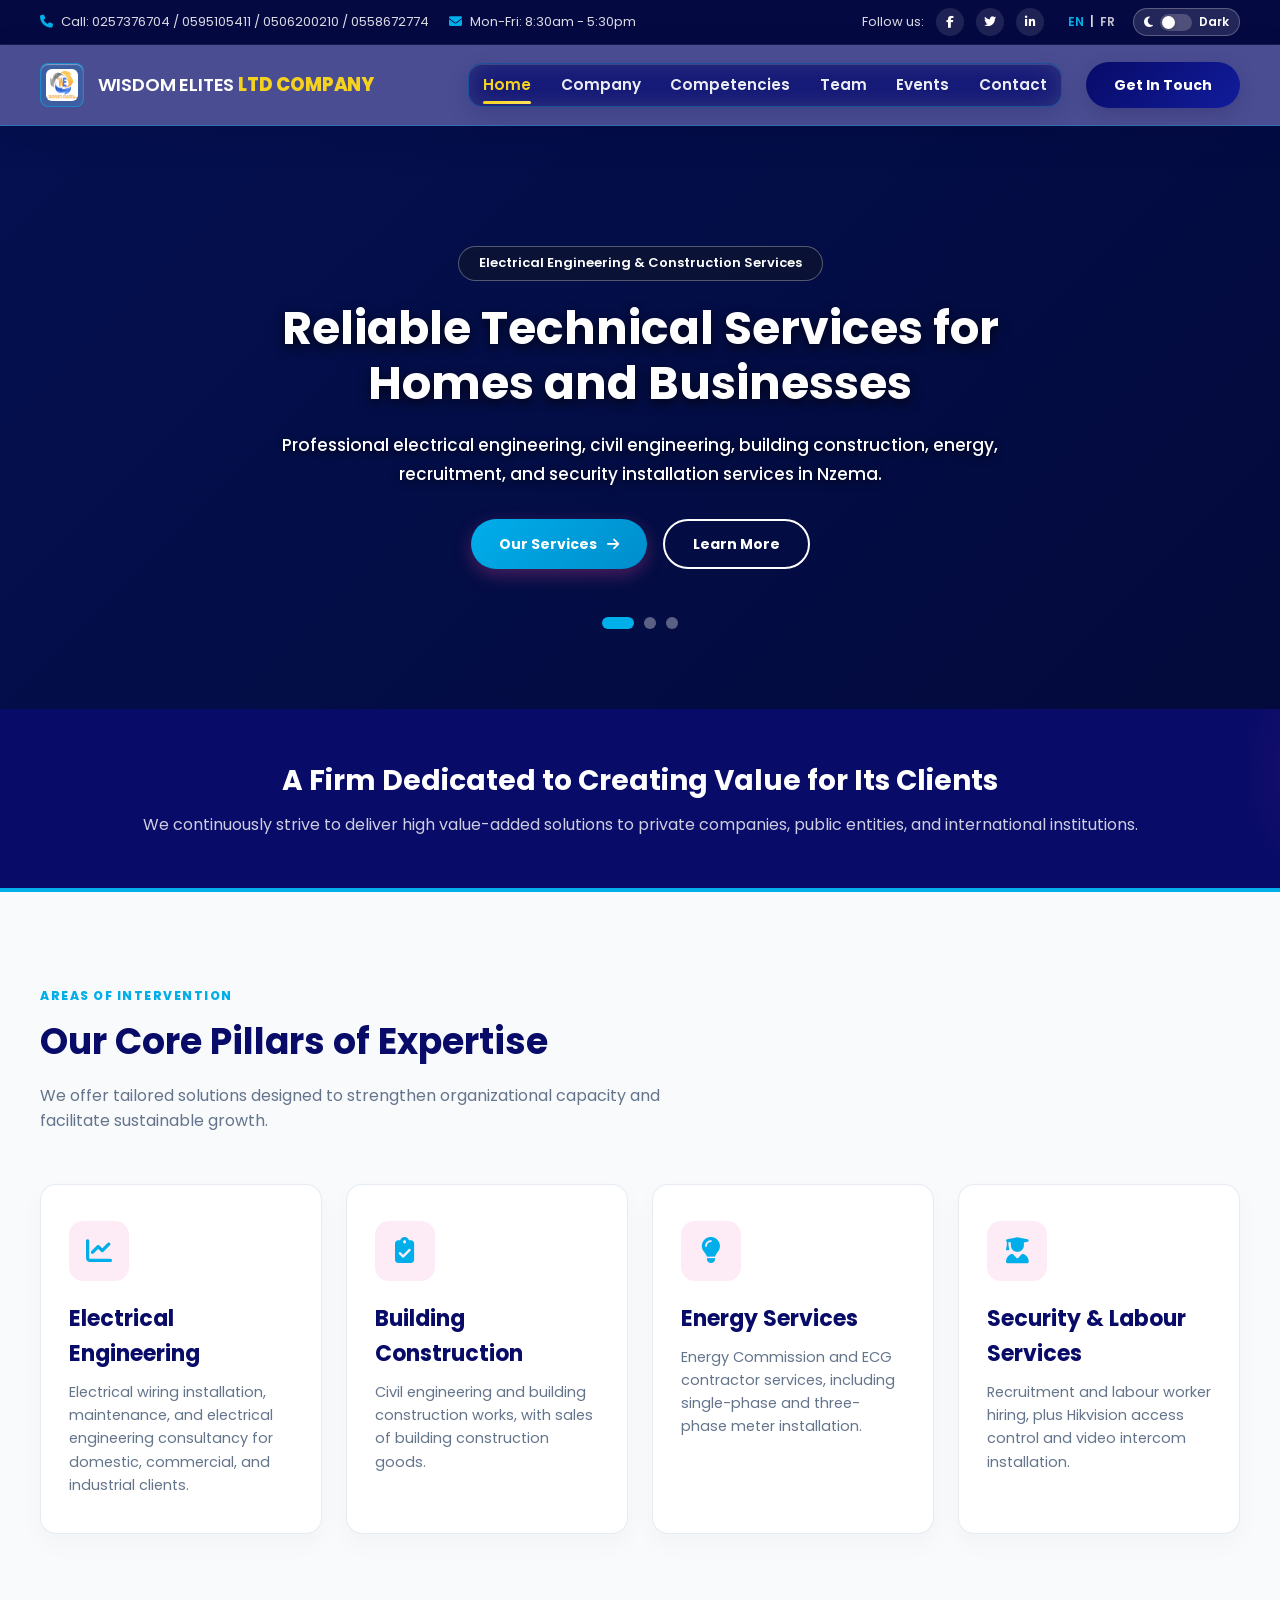
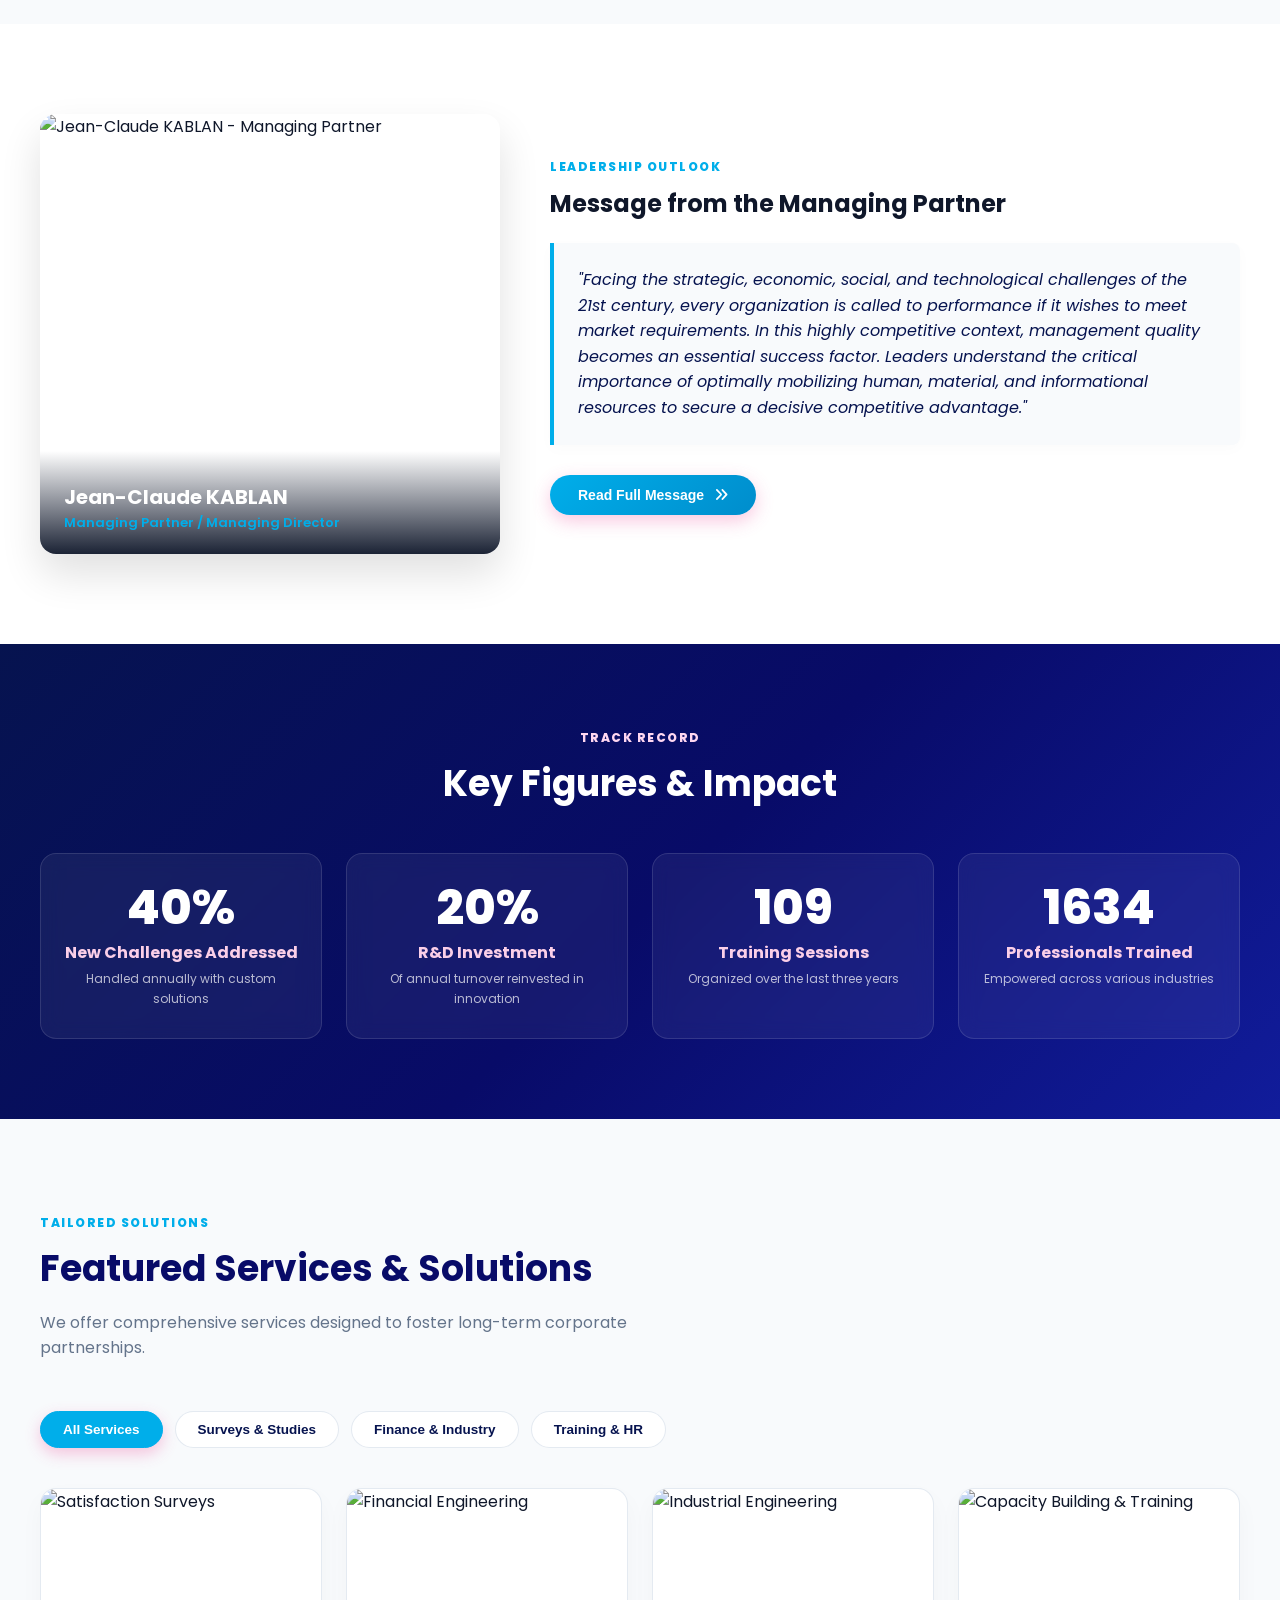
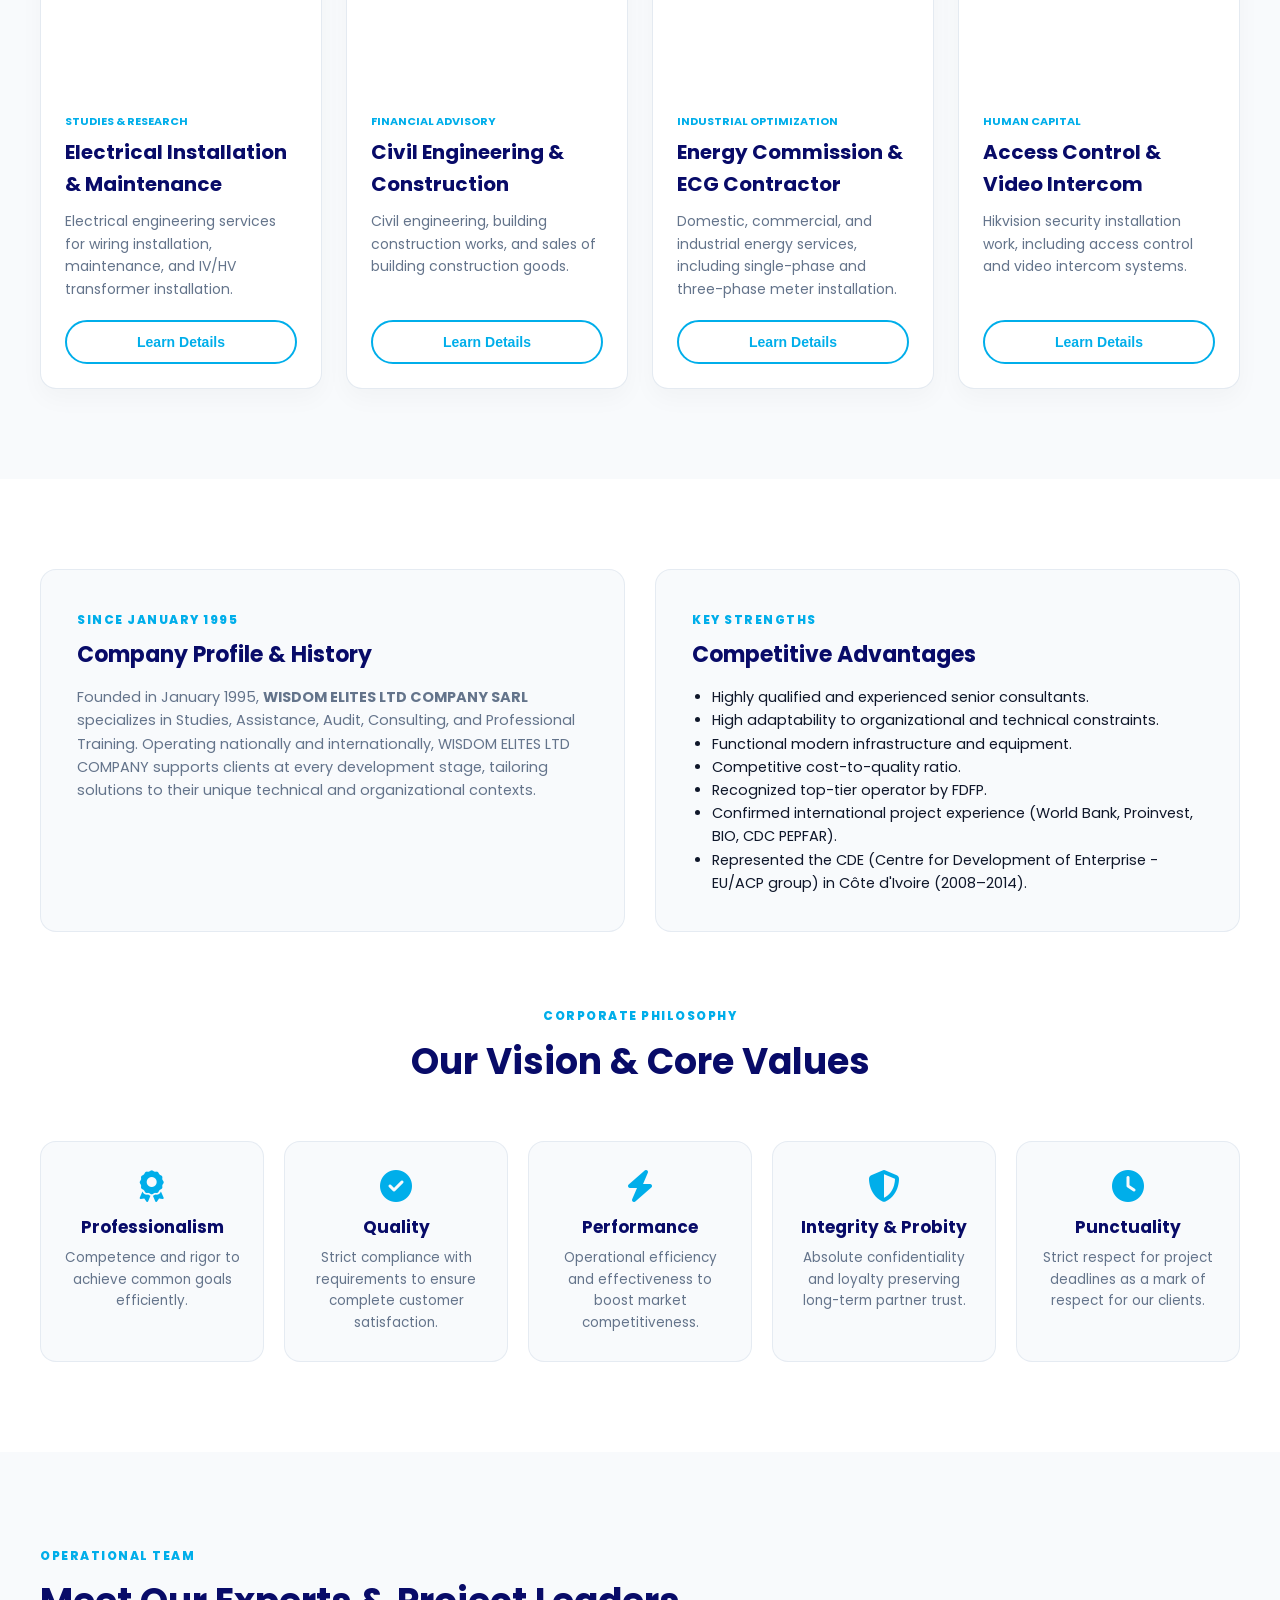
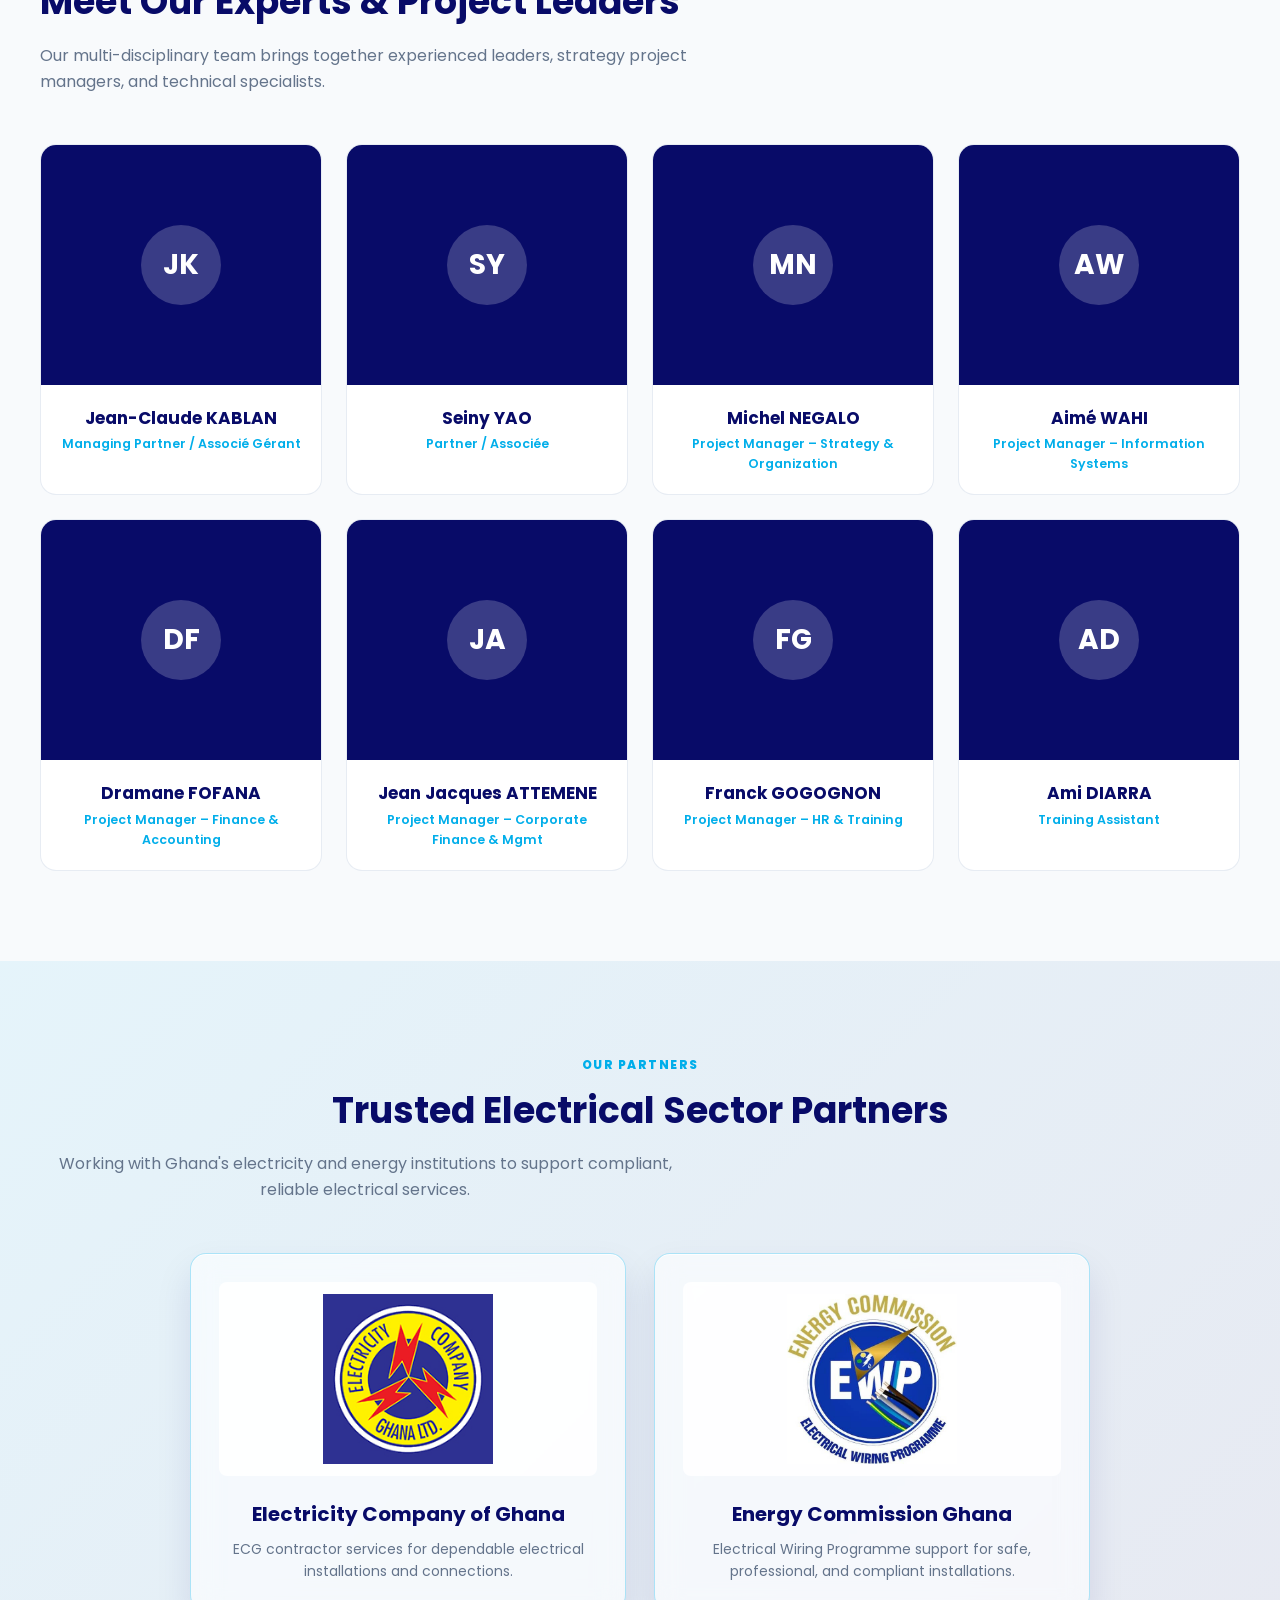
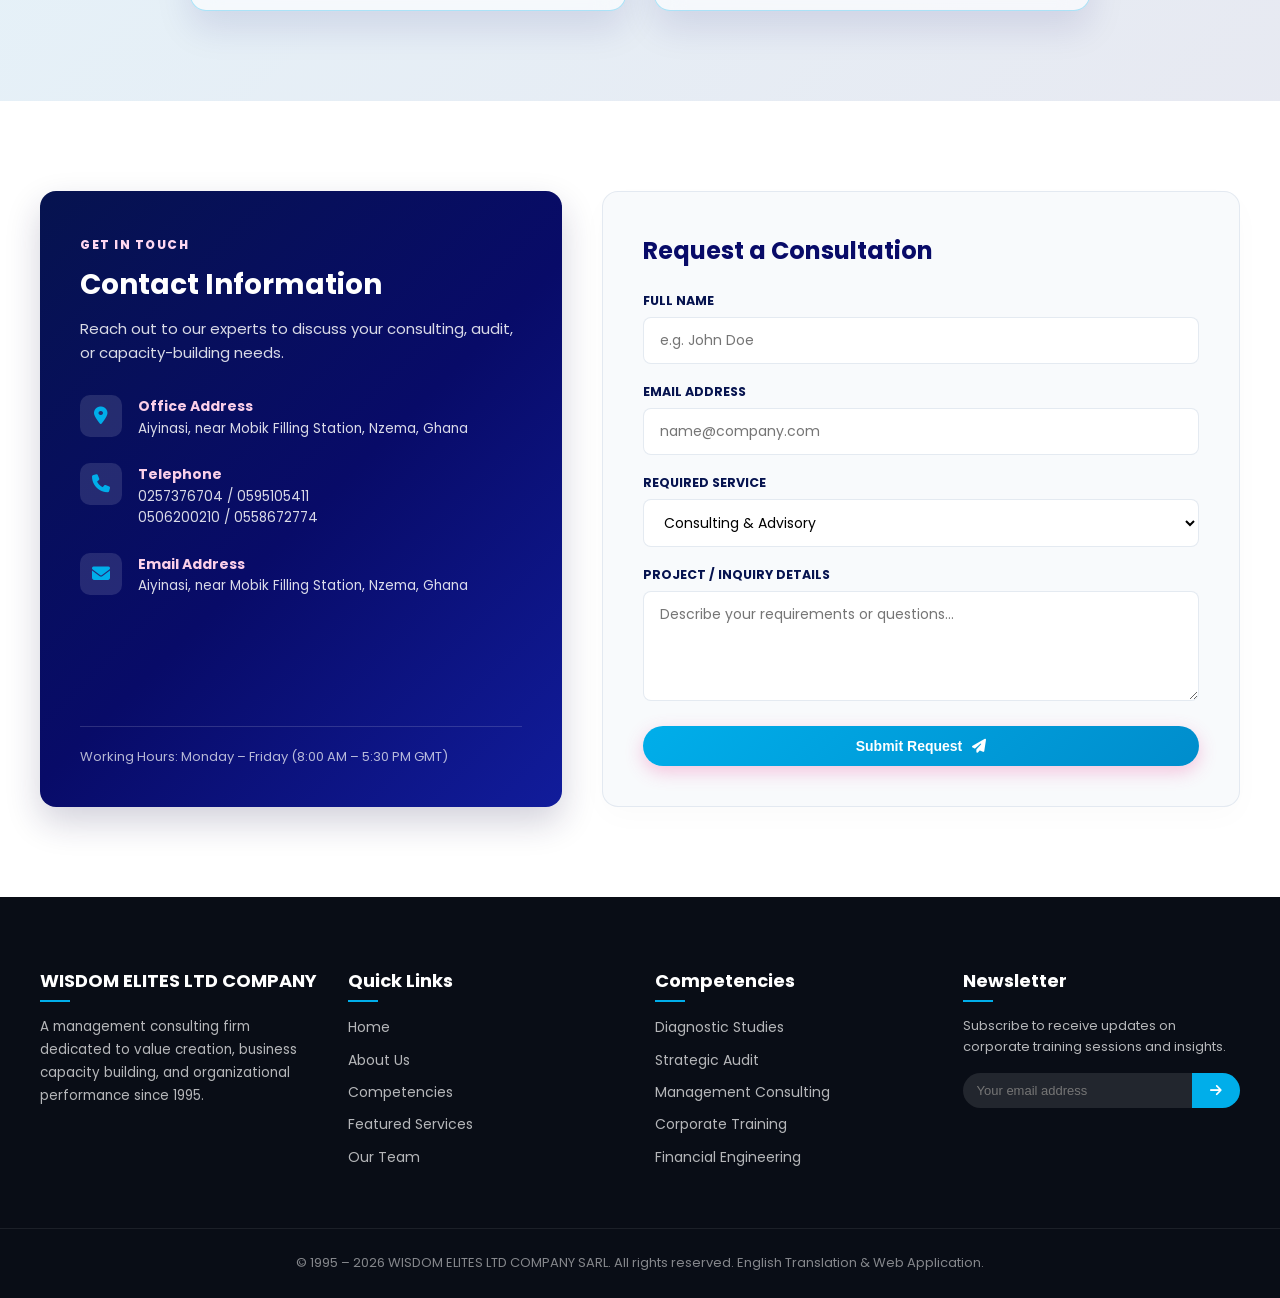
==== index.html @ c377eb65 "Updated website features" ====
﻿<!DOCTYPE html>
<html lang="en">
<head>
  <meta charset="UTF-8">
  <meta name="viewport" content="width=device-width, initial-scale=1.0">
  <title>WISDOM ELITES LTD COMPANY</title>
  <meta name="description" content="WISDOM ELITES LTD COMPANY SARL is a premier consulting, audit, studies, and training firm providing high value-added solutions across West Africa and internationally.">

  <!-- Google Fonts -->
  <link rel="preconnect" href="https://fonts.googleapis.com">
  <link rel="preconnect" href="https://fonts.gstatic.com" crossorigin>
  <link href="https://fonts.googleapis.com/css2?family=Poppins:wght@400;500;600;700;800&family=Rubik:wght@300;400;500;600;700&display=swap" rel="stylesheet">

  <!-- FontAwesome Icons -->
  <link rel="stylesheet" href="https://cdnjs.cloudflare.com/ajax/libs/font-awesome/6.4.0/css/all.min.css">

  <!-- Stylesheet -->
  <link rel="stylesheet" href="styles.css">
  <script>try{if(localStorage.getItem("wisdomTheme")==="light"){document.documentElement.style.background="#f0f4ff";}}catch(e){}</script>
</head>
<body>

  <!-- Top Info Bar -->
  <div class="top-bar">
    <div class="container">
      <div class="top-info">
        <div class="top-info-item">
          <i class="fa-solid fa-phone"></i>
          <span>Call: <a href="tel:+233257376704">0257376704</a> / <a href="tel:+233595105411">0595105411</a> / <a href="tel:+233506200210">0506200210</a> / <a href="tel:+233558672774">0558672774</a></span>
        </div>
        <div class="top-info-item">
          <i class="fa-solid fa-envelope"></i>
          <span>Mon-Fri: 8:30am - 5:30pm</span>
        </div>
      </div>
      <div class="top-social">
        <span>Follow us:</span>
        <a href="#" title="Facebook"><i class="fa-brands fa-facebook-f"></i></a>
        <a href="#" title="Twitter"><i class="fa-brands fa-twitter"></i></a>
        <a href="#" title="LinkedIn"><i class="fa-brands fa-linkedin-in"></i></a>
        <div class="lang-switch" aria-label="Choose website language">
          <button type="button" class="active" data-language="en" aria-pressed="true">EN</button>
          <span aria-hidden="true">|</span>
          <button type="button" data-language="fr" aria-pressed="false">FR</button>
        </div>
        <button class="theme-toggle" id="themeToggle" aria-label="Toggle dark/light mode" title="Toggle Dark / Light Mode">
          <i class="fa-solid fa-moon"></i>
          <span class="toggle-track"><span class="toggle-thumb"></span></span>
          <span class="theme-label">Dark</span>
        </button>
      </div>
    </div>
  </div>

  <!-- Header & Navigation -->
  <header class="header">
    <div class="container navbar">
      <a href="index.html" class="logo" aria-label="WISDOM ELITES LTD COMPANY home">
        <div class="logo-badge">
          <img src="image/Logo.jpeg" alt="WISDOM ELITES LTD COMPANY logo" class="logo-image">
        </div>
        <span class="logo-text">WISDOM ELITES <strong>LTD COMPANY</strong></span>
      </a>

      <nav id="navMenu" class="nav-menu nav visible-lg visible-md visible-sm hidden-xs">
        <div class="menu-header-menu-container">
          <ul id="menu-header-menu" class="menu rt-mega-menu-transition-default">
            <li id="menu-item-10756" class="menu-item menu-item-type-post_type menu-item-object-page menu-item-home current-menu-item page_item page-item-293 current_page_item menu-flyout rt-mega-menu-hover item-10756"><a class="nav-link" href="index.html">Home</a></li>
            <li id="menu-item-10768" class="menu-item menu-item-type-post_type menu-item-object-page menu-item-has-children menu-flyout rt-mega-menu-hover item-10768"><a class="nav-link" href="company.html">Company</a>
              <ul class="rt-sub-menu">
                <li id="menu-item-10769" class="menu-item menu-item-type-post_type menu-item-object-page rt-mega-menu-hover item-10769"><a class="nav-link" href="company.html">Overview</a></li>
                <li id="menu-item-10767" class="menu-item menu-item-type-post_type menu-item-object-page rt-mega-menu-hover item-10767"><a class="nav-link" href="managing-partner.html">Managing Partner Message</a></li>
              </ul>
            </li>
            <li id="menu-item-10770" class="menu-item menu-item-type-post_type menu-item-object-page menu-item-has-children menu-flyout rt-mega-menu-hover item-10770"><a class="nav-link" href="advisory-support.html">Competencies</a>
              <ul class="rt-sub-menu">
                <li id="menu-item-10760" class="menu-item menu-item-type-post_type menu-item-object-page rt-mega-menu-hover item-10760"><a class="nav-link" href="advisory-support.html">Advisory & Support</a></li>
                <li id="menu-item-10763" class="menu-item menu-item-type-post_type menu-item-object-page rt-mega-menu-hover item-10763"><a class="nav-link" href="studies.html">Studies</a></li>
                <li id="menu-item-10764" class="menu-item menu-item-type-post_type menu-item-object-page rt-mega-menu-hover item-10764"><a class="nav-link" href="training.html">Training</a></li>
                <li id="menu-item-10759" class="menu-item menu-item-type-post_type menu-item-object-page rt-mega-menu-hover item-10759"><a class="nav-link" href="audit.html">Audit</a></li>
              </ul>
            </li>
            <li id="menu-item-10762" class="menu-item menu-item-type-post_type menu-item-object-page menu-item-has-children menu-flyout rt-mega-menu-hover item-10762"><a class="nav-link" href="team.html">Team</a>
              <ul class="rt-sub-menu">
                <li id="menu-item-11100" class="menu-item menu-item-type-post_type menu-item-object-page rt-mega-menu-hover item-11100"><a class="nav-link" href="team.html">Our Team</a></li>
                <li id="menu-item-11776" class="menu-item menu-item-type-post_type menu-item-object-page rt-mega-menu-hover item-11776"><a class="nav-link" href="contact.html">Join Our Team</a></li>
                <li id="menu-item-11766" class="menu-item menu-item-type-post_type menu-item-object-awsm_job_openings rt-mega-menu-hover item-11766"><a class="nav-link" href="open-application.html">Open Application</a></li>
              </ul>
            </li>
            <li id="menu-item-11018" class="menu-item menu-item-type-post_type menu-item-object-page menu-flyout rt-mega-menu-hover item-11018"><a class="nav-link" href="events.html">Events</a></li>
            <li id="menu-item-10761" class="menu-item menu-item-type-post_type menu-item-object-page menu-item-has-children menu-flyout rt-mega-menu-hover item-10761"><a class="nav-link" href="contact.html">Contact</a>
              <ul class="rt-sub-menu">
                <li id="menu-item-12257" class="menu-item menu-item-type-post_type menu-item-object-page rt-mega-menu-hover item-12257"><a class="nav-link" href="technical-support.html">Technical Support</a></li>
              </ul>
            </li>
          </ul>
        </div>
      </nav>

      <a href="#contact" class="btn btn-secondary visible-desktop">Get In Touch</a>

      <div class="mobile-toggle" id="mobileToggle">
        <i class="fa-solid fa-bars"></i>
      </div>
    </div>
  </header>

 <!-- Hero Section -->
<section class="hero" id="home">
  <div class="hero-bg-overlay"></div>
  <div class="container hero-slider">

    <!-- Slide 1 -->
    <div class="hero-slide active">
      <div class="hero-slide-bg">
        <img src="https://images.unsplash.com/photo-1486406146926-c627a92ad1ab?auto=format&fit=crop&w=1920&q=80" alt="Consulting Slide 1">
      </div>
      <div class="hero-content">
        <span class="hero-subtitle">Electrical Engineering & Construction Services</span>
        <h1 class="hero-title">Reliable Technical Services for Homes and Businesses</h1>
        <p class="hero-description">Professional electrical engineering, civil engineering, building construction, energy, recruitment, and security installation services in Nzema.</p>
        <div class="hero-btns">
          <a href="#services" class="btn">Our Services <i class="fa-solid fa-arrow-right"></i></a>
          <a href="#about" class="btn btn-outline" style="border-color:#fff; color:#fff;">Learn More</a>
        </div>
      </div>
    </div>

    <!-- Slide 2 -->
    <div class="hero-slide">
      <div class="hero-slide-bg">
        <img src="https://images.unsplash.com/photo-1522071820081-009f0129c71c?auto=format&fit=crop&w=1920&q=80" alt="Consulting Slide 2">
      </div>
      <div class="hero-content">
        <span class="hero-subtitle">Value Creation Partner</span>
        <h1 class="hero-title">Empowering Businesses & Organizations</h1>
        <p class="hero-description">We provide strategic decision data, capacity building, and financial engineering designed for long-term growth and success.</p>
        <div class="hero-btns">
          <a href="#competencies" class="btn">Core Competencies <i class="fa-solid fa-arrow-right"></i></a>
          <a href="#partner-word" class="btn btn-secondary">Managing Partner Message</a>
        </div>
      </div>
    </div>

    <!-- Slide 3 -->
    <div class="hero-slide">
      <div class="hero-slide-bg">
        <img src="https://images.unsplash.com/photo-1454165804606-c3d57bc86b40?auto=format&fit=crop&w=1920&q=80" alt="Consulting Slide 3">
      </div>
      <div class="hero-content">
        <span class="hero-subtitle">Proven National & International Track Record</span>
        <h1 class="hero-title">Trusted Institutional & Corporate Partner</h1>
        <p class="hero-description">Approved by FDFP and chosen by major global institutions including World Bank, Proinvest, BIO, and CDC PEPFAR.</p>
        <div class="hero-btns">
          <a href="#contact" class="btn">Consult With Us <i class="fa-solid fa-arrow-right"></i></a>
          <a href="#about" class="btn btn-outline" style="border-color:#fff; color:#fff;">Company Profile</a>
        </div>
      </div>
    </div>

    <!-- Dots -->
    <div class="hero-dots">
      <div class="dot active"></div>
      <div class="dot"></div>
      <div class="dot"></div>
    </div>
  </div>
</section>

  <!-- Value Banner Section -->
  <section class="value-banner text-center">
    <div class="container">
      <h2>A Firm Dedicated to Creating Value for Its Clients</h2>
      <p>We continuously strive to deliver high value-added solutions to private companies, public entities, and international institutions.</p>
    </div>
  </section>

  <!-- Core Pillars / Competencies -->
  <section class="pillars" id="competencies">
    <div class="container">
      <div class="section-title-wrap">
        <span class="section-tag">Areas of Intervention</span>
        <h2 class="section-title">Our Core Pillars of Expertise</h2>
        <p class="section-desc">We offer tailored solutions designed to strengthen organizational capacity and facilitate sustainable growth.</p>
      </div>

      <div class="pillars-grid">
        <!-- Pillar 1 -->
        <div class="pillar-card">
          <div class="pillar-icon">
            <i class="fa-solid fa-chart-line"></i>
          </div>
          <h3 class="pillar-title">Electrical Engineering</h3>
            <p class="pillar-text">Electrical wiring installation, maintenance, and electrical engineering consultancy for domestic, commercial, and industrial clients.</p>
        </div>

        <!-- Pillar 2 -->
        <div class="pillar-card">
          <div class="pillar-icon">
            <i class="fa-solid fa-clipboard-check"></i>
          </div>
          <h3 class="pillar-title">Building Construction</h3>
            <p class="pillar-text">Civil engineering and building construction works, with sales of building construction goods.</p>
        </div>

        <!-- Pillar 3 -->
        <div class="pillar-card">
          <div class="pillar-icon">
            <i class="fa-solid fa-lightbulb"></i>
          </div>
          <h3 class="pillar-title">Energy Services</h3>
            <p class="pillar-text">Energy Commission and ECG contractor services, including single-phase and three-phase meter installation.</p>
        </div>

        <!-- Pillar 4 -->
        <div class="pillar-card">
          <div class="pillar-icon">
            <i class="fa-solid fa-user-graduate"></i>
          </div>
          <h3 class="pillar-title">Security & Labour Services</h3>
            <p class="pillar-text">Recruitment and labour worker hiring, plus Hikvision access control and video intercom installation.</p>
        </div>
      </div>
    </div>
  </section>

  <!-- Managing Partner Message Section -->
  <section class="partner-section" id="partner-word">
    <div class="container">
      <div class="partner-wrapper">
        <div class="partner-img-box">
          <img src="https://cabinetelites.com/wp-content/uploads/2019/10/kablan-jean-claude-1.jpg" alt="Jean-Claude KABLAN - Managing Partner">
          <div class="partner-badge">
            <h4>Jean-Claude KABLAN</h4>
            <p>Managing Partner / Managing Director</p>
          </div>
        </div>
        <div class="partner-content">
          <span class="section-tag">Leadership Outlook</span>
          <h2>Message from the Managing Partner</h2>
          <blockquote class="partner-quote">
            "Facing the strategic, economic, social, and technological challenges of the 21st century, every organization is called to performance if it wishes to meet market requirements. In this highly competitive context, management quality becomes an essential success factor. Leaders understand the critical importance of optimally mobilizing human, material, and informational resources to secure a decisive competitive advantage."
          </blockquote>
          <button class="btn" onclick="openModal('Managing Partner Message', `<p>Facing the strategic, economic, social, and technological challenges of the 21st century, every organization is called to performance if it wishes to meet market requirements.<br><br>In this highly competitive context, management quality becomes an essential success factor. Leaders understand the critical importance of optimally mobilizing human, material, and informational resources to secure a decisive competitive advantage for their organizations.<br><br>Since January 1995, <strong>WISDOM ELITES LTD COMPANY SARL</strong> has been committed to standing alongside companies, institutions, and development partners to provide tailored consulting, audit, financial engineering, and training solutions that foster sustainable progress.</p>`)">Read Full Message <i class="fa-solid fa-angles-right"></i></button>
        </div>
      </div>
    </div>
  </section>

  <!-- Key Figures Section -->
  <section class="stats-section">
    <div class="container">
      <div class="section-title-wrap text-center" style="margin-bottom: 40px;">
        <span class="section-tag" style="color: #ffd7f1;">Track Record</span>
        <h2 style="color:#fff;" class="section-title">Key Figures & Impact</h2>
      </div>

      <div class="stats-grid">
        <div class="stat-item">
          <div class="stat-number" data-target="40" data-suffix="%">0%</div>
          <div class="stat-title">New Challenges Addressed</div>
          <div class="stat-sub">Handled annually with custom solutions</div>
        </div>
        <div class="stat-item">
          <div class="stat-number" data-target="20" data-suffix="%">0%</div>
          <div class="stat-title">R&D Investment</div>
          <div class="stat-sub">Of annual turnover reinvested in innovation</div>
        </div>
        <div class="stat-item">
          <div class="stat-number" data-target="109">0</div>
          <div class="stat-title">Training Sessions</div>
          <div class="stat-sub">Organized over the last three years</div>
        </div>
        <div class="stat-item">
          <div class="stat-number" data-target="1634">0</div>
          <div class="stat-title">Professionals Trained</div>
          <div class="stat-sub">Empowered across various industries</div>
        </div>
      </div>
    </div>
  </section>

  <!-- Services Gallery Section -->
  <section class="services-section" id="services">
    <div class="container">
      <div class="section-title-wrap">
        <span class="section-tag">Tailored Solutions</span>
        <h2 class="section-title">Featured Services & Solutions</h2>
        <p class="section-desc">We offer comprehensive services designed to foster long-term corporate partnerships.</p>
      </div>

      <!-- Filter Buttons -->
      <div class="filter-tabs">
        <button class="filter-btn active" data-filter="all">All Services</button>
        <button class="filter-btn" data-filter="surveys">Surveys & Studies</button>
        <button class="filter-btn" data-filter="finance">Finance & Industry</button>
        <button class="filter-btn" data-filter="training">Training & HR</button>
      </div>

      <!-- Services Grid -->
      <div class="services-grid">
        <!-- Service 1 -->
        <div class="service-card" data-category="surveys">
          <img src="https://cabinetelites.com/wp-content/uploads/2019/05/Customer-Service.jpg" alt="Satisfaction Surveys" class="service-img">
          <div class="service-body">
            <span class="service-tag">Studies & Research</span>
            <h3 class="service-title">Electrical Installation & Maintenance</h3>
              <p class="service-desc">Electrical engineering services for wiring installation, maintenance, and IV/HV transformer installation.</p>
            <button class="btn btn-outline" onclick="openModal('Customer Satisfaction Surveys', '<p>Our satisfaction survey services help businesses evaluate customer experience across touchpoints, pinpoint operational gaps, and execute data-backed client retention strategies.</p>')">Learn Details</button>
          </div>
        </div>

        <!-- Service 2 -->
        <div class="service-card" data-category="finance">
          <img src="https://cabinetelites.com/wp-content/uploads/2019/05/Finance.jpg" alt="Financial Engineering" class="service-img">
          <div class="service-body">
            <span class="service-tag">Financial Advisory</span>
            <h3 class="service-title">Civil Engineering & Construction</h3>
              <p class="service-desc">Civil engineering, building construction works, and sales of building construction goods.</p>
            <button class="btn btn-outline" onclick="openModal('Financial Engineering', '<p>We support growth-stage companies and institutions in structuring financing proposals, assessing ROI, negotiating debt or equity instruments, and securing financial backing from international bodies.</p>')">Learn Details</button>
          </div>
        </div>

        <!-- Service 3 -->
        <div class="service-card" data-category="finance">
          <img src="https://cabinetelites.com/wp-content/uploads/2019/05/industry.jpg" alt="Industrial Engineering" class="service-img">
          <div class="service-body">
            <span class="service-tag">Industrial Optimization</span>
            <h3 class="service-title">Energy Commission & ECG Contractor</h3>
              <p class="service-desc">Domestic, commercial, and industrial energy services, including single-phase and three-phase meter installation.</p>
            <button class="btn btn-outline" onclick="openModal('Industrial Engineering', '<p>Our industrial engineering experts evaluate technical production lines, supply chain logistics, equipment utility, and quality control systems to minimize waste and boost yields.</p>')">Learn Details</button>
          </div>
        </div>

        <!-- Service 4 -->
        <div class="service-card" data-category="training">
          <img src="https://cabinetelites.com/wp-content/uploads/2019/10/formation-1.jpg" alt="Capacity Building & Training" class="service-img">
          <div class="service-body">
            <span class="service-tag">Human Capital</span>
            <h3 class="service-title">Access Control & Video Intercom</h3>
              <p class="service-desc">Hikvision security installation work, including access control and video intercom systems.</p>
            <button class="btn btn-outline" onclick="openModal('Capacity Building & Training', '<p>Recognized by the FDFP (Professional Training Development Fund), we design intra and inter-company training sessions tailored to organizational skill needs.</p>')">Learn Details</button>
          </div>
        </div>
      </div>
    </div>
  </section>

  <!-- About Us & Corporate Project Section -->
  <section class="about-section" id="about">
    <div class="container">
      <div class="about-grid">
        <div class="about-box">
          <span class="section-tag">Since January 1995</span>
          <h3>Company Profile & History</h3>
          <p>Founded in January 1995, <strong>WISDOM ELITES LTD COMPANY SARL</strong> specializes in Studies, Assistance, Audit, Consulting, and Professional Training. Operating nationally and internationally, WISDOM ELITES LTD COMPANY supports clients at every development stage, tailoring solutions to their unique technical and organizational contexts.</p>
        </div>

        <div class="about-box">
          <span class="section-tag">Key Strengths</span>
          <h3>Competitive Advantages</h3>
          <ul style="padding-left: 20px; list-style-type: disc; margin-top: 10px; font-size: 14.5px; color: var(--text-dark);">
            <li>Highly qualified and experienced senior consultants.</li>
            <li>High adaptability to organizational and technical constraints.</li>
            <li>Functional modern infrastructure and equipment.</li>
            <li>Competitive cost-to-quality ratio.</li>
            <li>Recognized top-tier operator by FDFP.</li>
            <li>Confirmed international project experience (World Bank, Proinvest, BIO, CDC PEPFAR).</li>
            <li>Represented the CDE (Centre for Development of Enterprise - EU/ACP group) in Côte d'Ivoire (2008–2014).</li>
          </ul>
        </div>
      </div>

      <!-- Vision & Values -->
      <div class="section-title-wrap text-center">
        <span class="section-tag">Corporate Philosophy</span>
        <h2 class="section-title">Our Vision & Core Values</h2>
      </div>

      <div class="values-grid">
        <div class="value-item text-center">
          <i class="fa-solid fa-award accent-text" style="font-size:32px; margin-bottom:12px;"></i>
          <h4>Professionalism</h4>
          <p>Competence and rigor to achieve common goals efficiently.</p>
        </div>

        <div class="value-item text-center">
          <i class="fa-solid fa-circle-check accent-text" style="font-size:32px; margin-bottom:12px;"></i>
          <h4>Quality</h4>
          <p>Strict compliance with requirements to ensure complete customer satisfaction.</p>
        </div>

        <div class="value-item text-center">
          <i class="fa-solid fa-bolt accent-text" style="font-size:32px; margin-bottom:12px;"></i>
          <h4>Performance</h4>
          <p>Operational efficiency and effectiveness to boost market competitiveness.</p>
        </div>

        <div class="value-item text-center">
          <i class="fa-solid fa-shield-halved accent-text" style="font-size:32px; margin-bottom:12px;"></i>
          <h4>Integrity & Probity</h4>
          <p>Absolute confidentiality and loyalty preserving long-term partner trust.</p>
        </div>

        <div class="value-item text-center">
          <i class="fa-solid fa-clock accent-text" style="font-size:32px; margin-bottom:12px;"></i>
          <h4>Punctuality</h4>
          <p>Strict respect for project deadlines as a mark of respect for our clients.</p>
        </div>
      </div>
    </div>
  </section>

  <!-- Team Directory Section -->
  <section class="team-section" id="team">
    <div class="container">
      <div class="section-title-wrap">
        <span class="section-tag">Operational Team</span>
        <h2 class="section-title">Meet Our Experts & Project Leaders</h2>
        <p class="section-desc">Our multi-disciplinary team brings together experienced leaders, strategy project managers, and technical specialists.</p>
      </div>

      <div class="team-grid">
        <!-- Jean-Claude KABLAN -->
        <div class="team-card">
          <div class="team-avatar-wrapper">
            <img src="https://cabinetelites.com/wp-content/uploads/2019/09/kablan-jean-claude.jpg" alt="Jean-Claude KABLAN" onerror="this.style.display='none'; this.nextElementSibling.style.display='flex';">
            <div class="team-avatar-fallback" style="display:none;">JK</div>
          </div>
          <div class="team-info">
            <h4 class="team-name">Jean-Claude KABLAN</h4>
            <p class="team-role">Managing Partner / Associé Gérant</p>
          </div>
        </div>

        <!-- Seiny YAO -->
        <div class="team-card">
          <div class="team-avatar-wrapper">
            <img src="https://cabinetelites.com/wp-content/uploads/2019/09/seiny-yao.jpg" alt="Seiny YAO" onerror="this.style.display='none'; this.nextElementSibling.style.display='flex';">
            <div class="team-avatar-fallback" style="display:none;">SY</div>
          </div>
          <div class="team-info">
            <h4 class="team-name">Seiny YAO</h4>
            <p class="team-role">Partner / Associée</p>
          </div>
        </div>

        <!-- Michel NEGALO -->
        <div class="team-card">
          <div class="team-avatar-wrapper">
            <img src="https://cabinetelites.com/wp-content/uploads/2019/09/negalo-michel.jpg" alt="Michel NEGALO" onerror="this.style.display='none'; this.nextElementSibling.style.display='flex';">
            <div class="team-avatar-fallback" style="display:none;">MN</div>
          </div>
          <div class="team-info">
            <h4 class="team-name">Michel NEGALO</h4>
            <p class="team-role">Project Manager – Strategy & Organization</p>
          </div>
        </div>

        <!-- Aimé WAHI -->
        <div class="team-card">
          <div class="team-avatar-wrapper">
            <img src="https://cabinetelites.com/wp-content/uploads/2019/09/wahi-aime.jpg" alt="Aimé WAHI" onerror="this.style.display='none'; this.nextElementSibling.style.display='flex';">
            <div class="team-avatar-fallback" style="display:none;">AW</div>
          </div>
          <div class="team-info">
            <h4 class="team-name">Aimé WAHI</h4>
            <p class="team-role">Project Manager – Information Systems</p>
          </div>
        </div>

        <!-- Dramane FOFANA -->
        <div class="team-card">
          <div class="team-avatar-wrapper">
            <img src="https://cabinetelites.com/wp-content/uploads/2019/09/fofana-dramane.jpg" alt="Dramane FOFANA" onerror="this.style.display='none'; this.nextElementSibling.style.display='flex';">
            <div class="team-avatar-fallback" style="display:none;">DF</div>
          </div>
          <div class="team-info">
            <h4 class="team-name">Dramane FOFANA</h4>
            <p class="team-role">Project Manager – Finance & Accounting</p>
          </div>
        </div>

        <!-- Jean Jacques ATTEMENE -->
        <div class="team-card">
          <div class="team-avatar-wrapper">
            <img src="https://cabinetelites.com/wp-content/uploads/2019/09/zattri-jean-jacques.jpg" alt="Jean Jacques ATTEMENE" onerror="this.style.display='none'; this.nextElementSibling.style.display='flex';">
            <div class="team-avatar-fallback" style="display:none;">JA</div>
          </div>
          <div class="team-info">
            <h4 class="team-name">Jean Jacques ATTEMENE</h4>
            <p class="team-role">Project Manager – Corporate Finance & Mgmt</p>
          </div>
        </div>

        <!-- Franck GOGOGNON -->
        <div class="team-card">
          <div class="team-avatar-wrapper">
            <img src="https://cabinetelites.com/wp-content/uploads/2020/11/gogognon-franck-noir.jpg" alt="Franck GOGOGNON" onerror="this.style.display='none'; this.nextElementSibling.style.display='flex';">
            <div class="team-avatar-fallback" style="display:none;">FG</div>
          </div>
          <div class="team-info">
            <h4 class="team-name">Franck GOGOGNON</h4>
            <p class="team-role">Project Manager – HR & Training</p>
          </div>
        </div>

        <!-- Ami DIARRA -->
        <div class="team-card">
          <div class="team-avatar-wrapper">
            <img src="https://cabinetelites.com/wp-content/uploads/2019/09/diarra-ami.jpg" alt="Ami DIARRA" onerror="this.style.display='none'; this.nextElementSibling.style.display='flex';">
            <div class="team-avatar-fallback" style="display:none;">AD</div>
          </div>
          <div class="team-info">
            <h4 class="team-name">Ami DIARRA</h4>
            <p class="team-role">Training Assistant</p>
          </div>
        </div>
      </div>
    </div>
  </section>

  <!-- Partners Section -->
  <section class="partners-section" id="partners">
    <div class="container">
      <div class="section-title-wrap text-center">
        <span class="section-tag">Our Partners</span>
        <h2 class="section-title">Trusted Electrical Sector Partners</h2>
        <p class="section-desc">Working with Ghana's electricity and energy institutions to support compliant, reliable electrical services.</p>
      </div>

      <div class="partners-grid">
        <div class="partner-logo-card">
          <div class="partner-logo-frame">
            <img src="image/ECG.png" alt="Electricity Company of Ghana logo">
          </div>
          <h3>Electricity Company of Ghana</h3>
          <p>ECG contractor services for dependable electrical installations and connections.</p>
        </div>

        <div class="partner-logo-card">
          <div class="partner-logo-frame">
            <img src="image/ECOMMISSION.jpeg" alt="Energy Commission Ghana Electrical Wiring Programme logo">
          </div>
          <h3>Energy Commission Ghana</h3>
          <p>Electrical Wiring Programme support for safe, professional, and compliant installations.</p>
        </div>
      </div>
    </div>
  </section>

  <!-- Contact & Request Consultation Section -->
  <section class="contact-section" id="contact">
    <div class="container">
      <div class="contact-wrapper">
        <!-- Info Card -->
        <div class="contact-info-card">
          <div>
            <span class="section-tag" style="color:#ffd7f1;">Get In Touch</span>
            <h3>Contact Information</h3>
            <p style="color:rgba(255,255,255,0.85); font-size:15px;">Reach out to our experts to discuss your consulting, audit, or capacity-building needs.</p>

            <div class="contact-info-list">
              <div class="contact-item">
                <div class="contact-item-icon">
                  <i class="fa-solid fa-location-dot"></i>
                </div>
                <div class="contact-item-text">
                  <h5>Office Address</h5>
                  <p>Aiyinasi, near Mobik Filling Station, Nzema, Ghana</p>
                </div>
              </div>

              <div class="contact-item">
                <div class="contact-item-icon">
                  <i class="fa-solid fa-phone"></i>
                </div>
                <div class="contact-item-text">
                  <h5>Telephone</h5>
                  <p><a href="tel:+233257376704">0257376704</a> / <a href="tel:+233595105411">0595105411</a><br><a href="tel:+233506200210">0506200210</a> / <a href="tel:+233558672774">0558672774</a></p>
                </div>
              </div>

              <div class="contact-item">
                <div class="contact-item-icon">
                  <i class="fa-solid fa-envelope"></i>
                </div>
                <div class="contact-item-text">
                  <h5>Email Address</h5>
                  <p>Aiyinasi, near Mobik Filling Station, Nzema, Ghana</p>
                </div>
              </div>
            </div>
          </div>

          <div style="border-top:1px solid rgba(255,255,255,0.15); padding-top:20px;">
            <p style="font-size:13px; color:rgba(255,255,255,0.7);">Working Hours: Monday – Friday (8:00 AM – 5:30 PM GMT)</p>
          </div>
        </div>

        <!-- Form Card -->
        <div class="contact-form-card">
          <h3>Request a Consultation</h3>
          <form id="contactForm">
            <div class="form-group">
              <label for="fullName">Full Name</label>
              <input type="text" id="fullName" class="form-control" placeholder="e.g. John Doe" required>
            </div>

            <div class="form-group">
              <label for="emailAddr">Email Address</label>
              <input type="email" id="emailAddr" class="form-control" placeholder="name@company.com" required>
            </div>

            <div class="form-group">
              <label for="serviceType">Required Service</label>
              <select id="serviceType" class="form-control">
                <option value="consulting">Consulting & Advisory</option>
                <option value="audit">Organizational Audit</option>
                <option value="studies">Diagnostic Studies & Surveys</option>
                <option value="training">Training & Human Resources</option>
                <option value="engineering">Financial & Industrial Engineering</option>
              </select>
            </div>

            <div class="form-group">
              <label for="msgContent">Project / Inquiry Details</label>
              <textarea id="msgContent" class="form-control" placeholder="Describe your requirements or questions..." required></textarea>
            </div>

            <button type="submit" class="btn" style="width:100%;">Submit Request <i class="fa-solid fa-paper-plane"></i></button>
          </form>
        </div>
      </div>
    </div>
  </section>

  <!-- Footer -->
  <footer class="footer">
    <div class="container">
      <div class="footer-grid">
        <div class="footer-col">
          <h4>WISDOM ELITES LTD COMPANY</h4>
          <p style="font-size:13.5px; line-height:1.7;">A management consulting firm dedicated to value creation, business capacity building, and organizational performance since 1995.</p>
        </div>

        <div class="footer-col">
          <h4>Quick Links</h4>
          <ul class="footer-links">
            <li><a href="index.html">Home</a></li>
            <li><a href="company.html">About Us</a></li>
            <li><a href="advisory-support.html">Competencies</a></li>
            <li><a href="studies.html">Featured Services</a></li>
            <li><a href="team.html">Our Team</a></li>
          </ul>
        </div>

        <div class="footer-col">
          <h4>Competencies</h4>
          <ul class="footer-links">
            <li><a href="studies.html">Diagnostic Studies</a></li>
            <li><a href="audit.html">Strategic Audit</a></li>
            <li><a href="advisory-support.html">Management Consulting</a></li>
            <li><a href="training.html">Corporate Training</a></li>
            <li><a href="advisory-support.html">Financial Engineering</a></li>
          </ul>
        </div>

        <div class="footer-col">
          <h4>Newsletter</h4>
          <p style="font-size:13px;">Subscribe to receive updates on corporate training sessions and insights.</p>
          <form id="newsletterForm" class="newsletter-box">
            <input type="email" placeholder="Your email address" required>
            <button type="submit"><i class="fa-solid fa-arrow-right"></i></button>
          </form>
        </div>
      </div>
    </div>

    <div class="footer-bottom">
      <div class="container">
        <p>© 1995 – 2026 WISDOM ELITES LTD COMPANY SARL. All rights reserved. English Translation & Web Application.</p>
      </div>
    </div>
  </footer>

  <!-- Modal Popup Component -->
  <div class="modal-overlay" id="modalOverlay">
    <div class="modal-card">
      <div class="modal-close" id="modalClose">&times;</div>
      <h3 id="modalTitle" style="color:var(--primary); margin-bottom:15px;">Modal Title</h3>
      <div id="modalBody" style="font-size:15px; line-height:1.7; color:var(--text-dark);">
        Modal content goes here...
      </div>
    </div>
  </div>

  <!-- Toast Notification -->
  <div class="toast" id="toast">Notification Message</div>

  <!-- JavaScript -->
  <script src="script.js"></script>
</body>
</html>
---- styles.css ----
/* ==========================================================================
   WISDOM ELITES LTD COMPANY - Modern Animated Stylesheet (styles.css)
   ========================================================================== */

/* --------------------------------------------------------------------------
   1. Root Variables & Reset
   -------------------------------------------------------------------------- */
:root {
  --primary: #080b68;       /* Flyer navy */
  --primary-light: #111c9b; /* Flyer royal blue */
  --secondary: #06134f;     /* Deep flyer blue */
  --accent-pink: #00aeea;   /* Flyer cyan */
  --accent-magenta: #008dcc;/* Flyer bright blue */
  --accent-purple: #111c9b; /* Flyer royal blue compatibility */
  --accent-yellow: #f5d21f; /* Flyer yellow */
  --accent-gold: #ffe45c;
  --white: #ffffff;
  --font-main: 'Poppins', 'Rubik', sans-serif;
  
  --bg-gradient: linear-gradient(135deg, #06134f 0%, #080b68 52%, #111c9b 100%);
  --bg-light: #f8fafc;
  --bg-white: #ffffff;
  
  --text-dark: #0f172a;
  --text-muted: #64748b;
  --text-light: #f8fafc;

  --radius-sm: 8px;
  --radius-md: 16px;
  --radius-full: 9999px;
  
  --transition: all 0.35s cubic-bezier(0.16, 1, 0.3, 1);
}

/* --------------------------------------------------------------------------
   Light Mode Overrides
   -------------------------------------------------------------------------- */
body.light-mode {
  --bg-light: #f0f4ff;
  --bg-white: #ffffff;
  --text-dark: #0f172a;
  --text-muted: #475569;
  --text-light: #0f172a;
  background-color: #f0f4ff;
  color: #0f172a;
}

body.light-mode .top-bar {
  background: #dde5ff;
  color: #0f172a;
  border-bottom-color: rgba(8, 11, 104, 0.15);
}

body.light-mode .top-bar a { color: #080b68; }
body.light-mode .top-info-item i { color: var(--primary); }

body.light-mode .top-social a {
  background: rgba(8, 11, 104, 0.1);
  color: #080b68;
}
body.light-mode .top-social a:hover {
  background: var(--primary);
  color: #fff;
}

body.light-mode .header {
  background: rgba(255, 255, 255, 0.88);
  border-bottom-color: rgba(8, 11, 104, 0.2);
  box-shadow: 0 8px 24px rgba(8, 11, 104, 0.12);
}

body.light-mode .logo-text { color: var(--primary); }
body.light-mode .logo-badge {
  background: rgba(8, 11, 104, 0.1);
  border-color: rgba(8, 11, 104, 0.3);
}

body.light-mode .nav-menu {
  background: rgba(240, 244, 255, 0.9);
  border-color: rgba(8, 11, 104, 0.2);
}

body.light-mode #navMenu a,
body.light-mode .nav-menu .menu a,
body.light-mode .nav-link {
  color: #0f172a;
}

body.light-mode #navMenu a:hover,
body.light-mode #navMenu a.active,
body.light-mode .nav-menu .menu a:hover,
body.light-mode .nav-menu .menu .current-menu-item > a,
body.light-mode .nav-link:hover,
body.light-mode .nav-link.active {
  color: var(--primary);
}

body.light-mode #navMenu .rt-sub-menu,
body.light-mode #nav-menu .rt-sub-menu {
  background: rgba(240, 244, 255, 0.97);
  border-color: rgba(8, 11, 104, 0.2);
}

body.light-mode .rt-sub-menu a { color: #0f172a; }
body.light-mode .rt-sub-menu a:hover {
  color: var(--primary);
  background: rgba(8, 11, 104, 0.08);
}

body.light-mode .mobile-toggle {
  color: var(--primary);
  border-color: rgba(8, 11, 104, 0.3);
  background: rgba(240, 244, 255, 0.7);
}

body.light-mode .section-bg,
body.light-mode section:not(.hero):not(.stats-section):not(.cta-section):not(.partners-section) {
  background-color: #f0f4ff;
}

body.light-mode .card,
body.light-mode .service-card,
body.light-mode .team-card,
body.light-mode .event-card,
body.light-mode .contact-card,
body.light-mode .about-card,
body.light-mode .value-card,
body.light-mode .advantage-card,
body.light-mode .audit-card,
body.light-mode .partner-logo-card {
  background: #ffffff;
  border-color: rgba(8, 11, 104, 0.1);
  color: #0f172a;
}

body.light-mode .section-label { color: var(--primary); }
body.light-mode .section-title { color: #0f172a; }
body.light-mode .text-muted,
body.light-mode p { color: #475569; }

body.light-mode .footer {
  background: #0a0f5e;
  color: rgba(255, 255, 255, 0.85);
}

/* --------------------------------------------------------------------------
   Theme Toggle Button
   -------------------------------------------------------------------------- */
.theme-toggle {
  display: flex;
  align-items: center;
  gap: 7px;
  background: rgba(255, 255, 255, 0.12);
  border: 1px solid rgba(255, 255, 255, 0.25);
  border-radius: 30px;
  padding: 4px 10px;
  cursor: pointer;
  color: #fff;
  font-size: 12px;
  font-weight: 600;
  font-family: var(--font-main);
  transition: var(--transition);
  white-space: nowrap;
  margin-left: 4px;
}

.theme-toggle:hover {
  background: rgba(255, 255, 255, 0.22);
  transform: translateY(-2px);
}

.theme-toggle .toggle-track {
  width: 32px;
  height: 17px;
  background: rgba(255, 255, 255, 0.2);
  border-radius: 30px;
  position: relative;
  transition: background 0.3s ease;
  flex-shrink: 0;
}

.theme-toggle .toggle-thumb {
  width: 13px;
  height: 13px;
  background: #fff;
  border-radius: 50%;
  position: absolute;
  top: 2px;
  left: 2px;
  transition: left 0.3s ease;
  box-shadow: 0 1px 4px rgba(0,0,0,0.25);
}

.theme-toggle.is-light .toggle-track {
  background: var(--accent-yellow);
}

.theme-toggle.is-light .toggle-thumb {
  left: 17px;
}

body.light-mode .theme-toggle {
  background: rgba(8, 11, 104, 0.1);
  border-color: rgba(8, 11, 104, 0.25);
  color: #0f172a;
}

body.light-mode .theme-toggle .toggle-thumb {
  background: #080b68;
}

/* --------------------------------------------------------------------------
   Active Nav Link Highlight (current page)
   -------------------------------------------------------------------------- */
.nav-link.page-active {
  color: var(--accent-yellow) !important;
}

.nav-link.page-active::after {
  width: 100% !important;
}

body.light-mode .nav-link.page-active {
  color: var(--primary) !important;
}

* {
  margin: 0;
  padding: 0;
  box-sizing: border-box;
}

html {
  scroll-behavior: smooth;
  font-family: 'Poppins', 'Rubik', sans-serif;
  color: var(--text-dark);
  background-color: var(--bg-light);
}

body {
  line-height: 1.6;
  overflow-x: hidden;
}

a {
  text-decoration: none;
  color: inherit;
  transition: var(--transition);
}

ul {
  list-style: none;
}

img {
  max-width: 100%;
  height: auto;
  display: block;
}

.container {
  width: 100%;
  max-width: 1240px;
  margin: 0 auto;
  padding: 0 20px;
}

.text-center { text-align: center; }
.accent-text { color: var(--accent-pink); }

/* --------------------------------------------------------------------------
   2. Keyframe Animations
   -------------------------------------------------------------------------- */
@keyframes fadeIn {
  from { opacity: 0; transform: translateY(12px); }
  to { opacity: 1; transform: translateY(0); }
}

@keyframes slideInUp {
  from { opacity: 0; transform: translateY(30px); }
  to { opacity: 1; transform: translateY(0); }
}

@keyframes floatAnim {
  0% { transform: translateY(0px); }
  50% { transform: translateY(-8px); }
  100% { transform: translateY(0px); }
}

@keyframes pulseGlow {
  0% { box-shadow: 0 0 0 0 rgba(236, 72, 153, 0.4); }
  70% { box-shadow: 0 0 0 15px rgba(236, 72, 153, 0); }
  100% { box-shadow: 0 0 0 0 rgba(236, 72, 153, 0); }
}

@keyframes gradientShift {
  0% { background-position: 0% 50%; }
  50% { background-position: 100% 50%; }
  100% { background-position: 0% 50%; }
}

/* --------------------------------------------------------------------------
   3. Top Info Bar
   -------------------------------------------------------------------------- */
.top-bar {
  background: #050942;
  color: rgba(255, 255, 255, 0.85);
  font-size: 13px;
  padding: 8px 0;
  border-bottom: 1px solid rgba(255, 255, 255, 0.08);
}

.top-bar .container {
  display: flex;
  justify-content: space-between;
  align-items: center;
  flex-wrap: wrap;
  gap: 12px;
}

.top-info {
  display: flex;
  align-items: center;
  gap: 20px;
}

.top-info-item {
  display: flex;
  align-items: center;
  gap: 8px;
}

.top-info-item i { 
  color: var(--accent-pink); 
  transition: transform 0.3s ease;
}

.top-info-item:hover i {
  transform: scale(1.2);
}

.top-social {
  display: flex;
  align-items: center;
  gap: 12px;
}

.top-social a {
  width: 28px;
  height: 28px;
  border-radius: 50%;
  background: rgba(255, 255, 255, 0.1);
  display: flex;
  align-items: center;
  justify-content: center;
  font-size: 12px;
  color: #fff;
  transition: var(--transition);
}

.top-social a:hover {
  background: var(--accent-pink);
  transform: translateY(-3px) rotate(8deg);
  box-shadow: 0 4px 12px rgba(236, 72, 153, 0.4);
}

.lang-switch {
  margin-left: 10px;
  font-weight: 600;
  font-size: 12px;
  display: flex;
  align-items: center;
  gap: 4px;
  color: rgba(255, 255, 255, 0.85);
}

.lang-switch span {
  cursor: pointer;
  transition: var(--transition);
}

.lang-switch button {
  background: none;
  border: none;
  cursor: pointer;
  font-weight: 600;
  font-size: 12px;
  font-family: var(--font-main);
  color: rgba(255, 255, 255, 0.75);
  padding: 0 2px;
  transition: var(--transition);
}

.lang-switch span.active,
.lang-switch span:hover,
.lang-switch button.active,
.lang-switch button:hover {
  color: var(--accent-pink);
}

body.light-mode .lang-switch { color: #0f172a; }
body.light-mode .lang-switch button { color: #475569; }
body.light-mode .lang-switch button.active,
body.light-mode .lang-switch button:hover { color: var(--primary); }
body.light-mode .lang-switch span { color: #475569; }

/* --------------------------------------------------------------------------
   4. Header & Navigation
   -------------------------------------------------------------------------- */
.header {
  position: sticky;
  top: 0;
  z-index: 1000;
  background: rgba(8, 11, 104, 0.72);
  border-bottom: 1px solid rgba(0, 174, 234, 0.35);
  box-shadow: 0 12px 30px rgba(5, 9, 66, 0.28);
  -webkit-backdrop-filter: blur(18px) saturate(140%);
  backdrop-filter: blur(18px) saturate(140%);
  transition: var(--transition);
}

.navbar {
  display: flex;
  justify-content: space-between;
  align-items: center;
  gap: 24px;
  min-height: 80px;
  width: 100%;
}

.logo {
  display: flex;
  align-items: center;
  gap: 0.85rem;
  text-decoration: none;
  min-width: 0;
  line-height: 1;
  flex-shrink: 0;
}

.logo-badge {
  width: 44px;
  height: 44px;
  border-radius: var(--radius-sm);
  background: rgba(0, 174, 234, 0.18);
  border: 1px solid rgba(0, 174, 234, 0.55);
  display: flex;
  align-items: center;
  justify-content: center;
  box-shadow: inset 0 1px 1px rgba(255, 255, 255, 0.4);
  transition: transform 0.3s ease, background 0.3s ease;
}

.logo:hover .logo-badge {
  transform: scale(1.06) rotate(-3deg);
  background: rgba(255, 215, 0, 0.25);
  border-color: var(--accent-yellow);
}

.logo-image {
  width: 32px;
  height: 32px;
  border-radius: 6px;
  object-fit: cover;
  display: block;
}

.logo-text {
  font-family: var(--font-main);
  font-size: 1.15rem;
  color: var(--white);
  font-weight: 600;
  letter-spacing: -0.01em;
  text-transform: none;
  white-space: nowrap;
}

.logo-text strong {
  color: var(--accent-yellow);
  font-weight: 800;
}

.nav-menu {
  display: flex;
  align-items: center;
  justify-content: flex-end;
  margin-left: auto;
  flex: 0 1 auto;
  padding: 8px 14px;
  border: 1px solid rgba(0, 174, 234, 0.3);
  border-radius: 14px;
  background: rgba(5, 9, 66, 0.26);
  box-shadow: inset 0 1px 0 rgba(255, 255, 255, 0.12), 0 8px 22px rgba(5, 9, 66, 0.16);
  -webkit-backdrop-filter: blur(14px) saturate(135%);
  backdrop-filter: blur(14px) saturate(135%);
}

.menu-header-menu-container {
  position: relative;
  width: auto;
}

#navMenu ul,
#nav-menu ul,
.nav-menu .menu {
  display: flex;
  align-items: center;
  gap: 1.85rem;
  list-style: none;
  margin: 0;
  padding: 0;
  flex-wrap: nowrap;
}

#navMenu li,
#nav-menu li,
.nav-menu .menu > li {
  position: relative;
  margin: 0;
}

#navMenu a,
.nav-menu .menu a,
.nav-link {
  color: rgba(255, 255, 255, 0.92);
  font-weight: 600;
  font-size: 0.95rem;
  text-decoration: none;
  position: relative;
  padding: 0.4rem 0;
  transition: color 0.25s ease;
  white-space: nowrap;
}

.nav-link::after,
#navMenu a::after,
.nav-menu .menu a::after {
  content: '';
  position: absolute;
  bottom: -2px;
  left: 0;
  width: 0;
  height: 2.5px;
  background: linear-gradient(90deg, var(--accent-yellow), var(--accent-gold));
  border-radius: 2px;
  transition: width 0.3s cubic-bezier(0.16, 1, 0.3, 1);
}

#navMenu a:hover,
#navMenu a.active,
.nav-menu .menu a:hover,
.nav-menu .menu .current-menu-item > a,
.nav-link:hover,
.nav-link.active {
  color: var(--accent-yellow);
}

#navMenu a:hover::after,
#navMenu a.active::after,
.nav-menu .menu a:hover::after,
.nav-menu .menu .current-menu-item > a::after,
.nav-link:hover::after,
.nav-link.active::after {
  width: 100%;
}

.mobile-nav-header {
  display: none;
}

@media (max-width: 768px) {
  .logo {
    gap: 0.65rem;
  }

  .logo-badge {
    width: 38px;
    height: 38px;
  }

  .logo-image {
    width: 28px;
    height: 28px;
  }

  .logo-text {
    font-size: 0.9rem;
  }
}

.nav-menu .menu-item-has-children > a::after {
  content: '▼';
  font-size: 10px;
  margin-left: 8px;
  display: inline-block;
  transform: translateY(1px);
}

#navMenu .rt-sub-menu,
#nav-menu .rt-sub-menu {
  position: absolute;
  top: 100%;
  left: 0;
  min-width: 220px;
  background: rgba(8, 11, 104, 0.9);
  border-radius: 14px;
  border: 1px solid rgba(0, 174, 234, 0.42);
  box-shadow: 0 18px 40px rgba(5, 9, 66, 0.3);
  -webkit-backdrop-filter: blur(18px) saturate(140%);
  backdrop-filter: blur(18px) saturate(140%);
  padding: 10px 0;
  display: none;
  flex-direction: column;
  gap: 0;
  z-index: 1000;
}

.menu-item-has-children:hover > .rt-sub-menu {
  display: flex;
}

.rt-sub-menu li {
  margin: 0;
}

.rt-sub-menu a {
  display: block;
  padding: 10px 18px;
  color: rgba(255, 255, 255, 0.92);
  white-space: nowrap;
}

.rt-sub-menu a:hover {
  color: var(--accent-yellow);
  background: rgba(0, 174, 234, 0.16);
}

/* Interactive Buttons */
.btn {
  display: inline-flex;
  align-items: center;
  justify-content: center;
  gap: 10px;
  padding: 12px 28px;
  border-radius: var(--radius-full);
  font-weight: 700;
  font-size: 14px;
  border: none;
  cursor: pointer;
  background: linear-gradient(135deg, var(--accent-pink) 0%, var(--accent-magenta) 100%);
  color: #ffffff;
  box-shadow: 0 6px 18px rgba(236, 72, 153, 0.3);
  transition: var(--transition);
  position: relative;
  overflow: hidden;
  flex-shrink: 0;
}

.btn::before {
  content: '';
  position: absolute;
  top: 0;
  left: -100%;
  width: 100%;
  height: 100%;
  background: linear-gradient(90deg, transparent, rgba(255,255,255,0.25), transparent);
  transition: left 0.6s ease;
}

.btn:hover::before {
  left: 100%;
}

.btn:hover {
  transform: translateY(-3px);
  box-shadow: 0 12px 24px rgba(236, 72, 153, 0.45);
}

.btn i {
  transition: transform 0.3s ease;
}

.btn:hover i {
  transform: translateX(4px);
}

.btn-secondary {
  background: linear-gradient(135deg, var(--primary) 0%, var(--primary-light) 100%);
  box-shadow: 0 6px 18px rgba(30, 27, 75, 0.25);
}

.btn-secondary:hover {
  box-shadow: 0 12px 24px rgba(30, 27, 75, 0.4);
}

.btn-outline {
  background: transparent;
  border: 2px solid var(--accent-pink);
  color: var(--accent-pink);
  box-shadow: none;
}

.btn-outline:hover {
  background: var(--accent-pink);
  color: #fff;
}

.mobile-toggle {
  display: none;
  font-size: 22px;
  color: var(--accent-yellow);
  width: 44px;
  height: 44px;
  align-items: center;
  justify-content: center;
  border: 1px solid rgba(0, 174, 234, 0.45);
  border-radius: 12px;
  background: rgba(5, 9, 66, 0.36);
  -webkit-backdrop-filter: blur(14px);
  backdrop-filter: blur(14px);
  cursor: pointer;
  transition: transform 0.3s ease;
}

.mobile-toggle:hover {
  transform: scale(1.1);
}

/* --------------------------------------------------------------------------
   5. Hero Section & Animated Slider (with Blurred Backgrounds)
   -------------------------------------------------------------------------- */
.hero {
  position: relative;
  background: var(--primary);
  color: #fff;
  padding: 120px 0 140px;
  min-height: 560px;
  display: flex;
  align-items: center;
  justify-content: center;
  overflow: hidden; /* Prevents blurred image edges from overflowing */
  text-align: center;
}

/* Global Overlay to darken the blurred image for high contrast */
.hero-bg-overlay {
  position: absolute;
  top: 0;
  left: 0;
  width: 100%;
  height: 100%;
  /* Darker background gradient (65% to 70% opacity) */
  background: linear-gradient(135deg, rgba(0, 20, 60, 0.55) 0%, rgba(0, 10, 30, 0.6) 100%);
  z-index: 2;
  pointer-events: none;
}

.hero-slider {
  position: relative;
  width: 100%;
  z-index: 3; /* Keeps text content crisp and on top */
}

.hero-slide {
  display: none;
  opacity: 0;
  transform: translateY(20px);
  transition: opacity 0.8s ease-in-out, transform 0.8s ease-in-out;
}

.hero-slide.active {
  display: block;
  opacity: 1;
  transform: translateY(0);
}

/* Background image styling with Blur */
.hero-slide-bg {
  position: absolute;
  top: 50%;
  left: 50%;
  width: 100vw;
  height: 100vh;
  transform: translate(-50%, -50%);
  z-index: 1;
  overflow: hidden;
}

.hero-slide-bg img {
  width: 100%;
  height: 100%;
  object-fit: cover;
  object-position: center;
  /* Blurred effect + slight scale up to hide soft white edges from the blur filter */
  filter: blur(8px);
  transform: scale(1.1);
  transition: transform 6s ease-out, filter 0.8s ease;
}

.hero-slide.active .hero-slide-bg img {
  transform: scale(1.15); /* Subtle smooth zoom while blurred */
}

/* Slide Content Animations */
.hero-slide.active .hero-title {
  animation: slideInUp 0.6s cubic-bezier(0.16, 1, 0.3, 1) forwards;
}

.hero-slide.active .hero-description {
  animation: slideInUp 0.8s cubic-bezier(0.16, 1, 0.3, 1) forwards;
}

.hero-slide.active .hero-btns {
  animation: slideInUp 1s cubic-bezier(0.16, 1, 0.3, 1) forwards;
}

.hero-content {
  max-width: 760px;
  margin: 0 auto;
  position: relative;
  z-index: 4;
}

.hero-subtitle {
  display: inline-block;
  /* Darker transparent background */
  background: rgba(15, 23, 42, 0.6); 
  backdrop-filter: blur(10px);
  -webkit-backdrop-filter: blur(10px);
  border: 1px solid rgba(255, 255, 255, 0.3);
  padding: 6px 20px;
  border-radius: var(--radius-full);
  font-size: 13px;
  font-weight: 600;
  color: #ffffff; /* Changed from light pink to pure white for better visibility */
  margin-bottom: 20px;
  animation: floatAnim 4s ease-in-out infinite;
}

.hero-title {
  font-size: 46px;
  line-height: 1.2;
  margin-bottom: 20px;
  /* Dark drop shadow for contrast */
  text-shadow: 0 4px 12px rgba(0, 0, 0, 0.7); 
}

.hero-description {
  font-size: 17px;
  color: #ffffff; /* Pure white text */
  margin-bottom: 30px;
  line-height: 1.7;
  /* Dark drop shadow for contrast */
  text-shadow: 0 2px 8px rgba(0, 0, 0, 0.8); 
  font-weight: 500; /* Slightly bolder for improved readability */
}

.hero-btns {
  display: flex;
  justify-content: center;
  gap: 16px;
  flex-wrap: wrap;
}

.hero-dots {
  position: absolute;
  bottom: -60px;
  left: 50%;
  transform: translateX(-50%);
  display: flex;
  gap: 10px;
  z-index: 4;
}

.dot {
  width: 12px;
  height: 12px;
  border-radius: 50%;
  background: rgba(255, 255, 255, 0.35);
  cursor: pointer;
  transition: var(--transition);
}

.dot:hover {
  background: rgba(255, 255, 255, 0.7);
}

.dot.active {
  width: 32px;
  border-radius: 10px;
  background: var(--accent-pink);
}

/* --------------------------------------------------------------------------
   6. Value Banner
   -------------------------------------------------------------------------- */
.value-banner {
  background: var(--primary);
  color: #fff;
  padding: 50px 0;
  border-bottom: 4px solid var(--accent-pink);
  position: relative;
  overflow: hidden;
}

.value-banner::after {
  content: '';
  position: absolute;
  top: -50%;
  right: -20%;
  width: 300px;
  height: 300px;
  border-radius: 50%;
  background: radial-gradient(circle, rgba(236,72,153,0.15) 0%, transparent 70%);
  pointer-events: none;
}

.value-banner h2 {
  font-size: 28px;
  margin-bottom: 8px;
}

.value-banner p {
  color: rgba(255, 255, 255, 0.8);
  font-size: 16px;
}

.section-title-wrap {
  margin-bottom: 50px;
}

.section-tag {
  display: inline-block;
  color: var(--accent-pink);
  font-size: 12px;
  font-weight: 800;
  text-transform: uppercase;
  letter-spacing: 1.5px;
  margin-bottom: 8px;
}

.section-title {
  font-size: 36px;
  color: var(--primary);
  margin-bottom: 12px;
}

.section-desc {
  color: var(--text-muted);
  font-size: 16px;
  max-width: 650px;
}

/* --------------------------------------------------------------------------
   7. Core Pillars / Competencies
   -------------------------------------------------------------------------- */
.pillars {
  padding: 90px 0;
}

.pillars-grid {
  display: grid;
  grid-template-columns: repeat(auto-fit, minmax(250px, 1fr));
  gap: 24px;
}

.pillar-card {
  background: var(--bg-white);
  border-radius: var(--radius-md);
  padding: 36px 28px;
  border: 1px solid rgba(226, 232, 240, 0.8);
  box-shadow: 0 10px 25px rgba(0, 0, 0, 0.03);
  transition: var(--transition);
  position: relative;
  overflow: hidden;
}

.pillar-card::before {
  content: '';
  position: absolute;
  top: 0;
  left: 0;
  width: 100%;
  height: 4px;
  background: linear-gradient(90deg, var(--accent-pink), var(--accent-purple));
  opacity: 0;
  transition: opacity 0.3s ease;
}

.pillar-card:hover {
  transform: translateY(-8px);
  box-shadow: 0 20px 40px rgba(30, 27, 75, 0.12);
  border-color: rgba(236, 72, 153, 0.3);
}

.pillar-card:hover::before {
  opacity: 1;
}

.pillar-icon {
  width: 60px;
  height: 60px;
  border-radius: 14px;
  background: rgba(236, 72, 153, 0.1);
  color: var(--accent-pink);
  display: flex;
  align-items: center;
  justify-content: center;
  font-size: 26px;
  margin-bottom: 20px;
  transition: var(--transition);
}

.pillar-card:hover .pillar-icon {
  background: var(--accent-pink);
  color: #fff;
  transform: scale(1.1) rotate(-5deg);
}

.pillar-title {
  font-size: 22px;
  color: var(--primary);
  margin-bottom: 10px;
}

.pillar-text {
  color: var(--text-muted);
  font-size: 14.5px;
}

/* --------------------------------------------------------------------------
   8. Managing Partner Message
   -------------------------------------------------------------------------- */
.partner-section {
  padding: 90px 0;
  background: var(--bg-white);
}

.partner-wrapper {
  display: grid;
  grid-template-columns: 0.8fr 1.2fr;
  gap: 50px;
  align-items: center;
}

.partner-img-box {
  position: relative;
  border-radius: var(--radius-md);
  overflow: hidden;
  box-shadow: 0 20px 40px rgba(0,0,0,0.12);
  transition: var(--transition);
}

.partner-img-box:hover {
  transform: scale(1.02);
  box-shadow: 0 25px 50px rgba(0,0,0,0.18);
}

.partner-img-box img {
  width: 100%;
  height: 440px;
  object-fit: cover;
  transition: transform 0.6s ease;
}

.partner-img-box:hover img {
  transform: scale(1.05);
}

.partner-badge {
  position: absolute;
  bottom: 0;
  left: 0;
  width: 100%;
  background: linear-gradient(to top, rgba(15, 23, 42, 0.95), transparent);
  padding: 30px 24px 20px;
  color: #fff;
}

.partner-badge h4 {
  font-size: 20px;
}

.partner-badge p {
  font-size: 13px;
  color: var(--accent-pink);
  font-weight: 600;
}

.partner-quote {
  font-size: 16px;
  font-style: italic;
  color: var(--secondary);
  background: var(--bg-light);
  padding: 24px;
  border-left: 4px solid var(--accent-pink);
  border-radius: 0 var(--radius-sm) var(--radius-sm) 0;
  margin: 20px 0 30px;
  box-shadow: 0 4px 15px rgba(0,0,0,0.02);
}

/* --------------------------------------------------------------------------
   9. Key Figures Section (Stats)
   -------------------------------------------------------------------------- */
.stats-section {
  background: var(--bg-gradient);
  color: #fff;
  padding: 80px 0;
}

.stats-grid {
  display: grid;
  grid-template-columns: repeat(auto-fit, minmax(200px, 1fr));
  gap: 24px;
}

.stat-item {
  background: rgba(255, 255, 255, 0.06);
  backdrop-filter: blur(10px);
  border: 1px solid rgba(255, 255, 255, 0.12);
  padding: 30px 20px;
  border-radius: var(--radius-md);
  text-align: center;
  transition: var(--transition);
}

.stat-item:hover {
  transform: translateY(-6px);
  background: rgba(255, 255, 255, 0.12);
  border-color: rgba(236, 72, 153, 0.4);
}

.stat-number {
  font-size: 48px;
  font-weight: 800;
  color: #fff;
  line-height: 1;
  margin-bottom: 8px;
}

.stat-title {
  font-size: 16px;
  font-weight: 700;
  color: #fbcfe8;
}

.stat-sub {
  font-size: 12px;
  color: rgba(255, 255, 255, 0.7);
  margin-top: 4px;
}

/* --------------------------------------------------------------------------
   10. Services Gallery Section
   -------------------------------------------------------------------------- */
.services-section {
  padding: 90px 0;
}

.filter-tabs {
  display: flex;
  gap: 12px;
  flex-wrap: wrap;
  margin-bottom: 40px;
}

.filter-btn {
  padding: 10px 22px;
  border-radius: var(--radius-full);
  background: var(--bg-white);
  border: 1px solid rgba(226, 232, 240, 0.9);
  color: var(--secondary);
  font-weight: 600;
  font-size: 13.5px;
  cursor: pointer;
  transition: var(--transition);
}

.filter-btn.active,
.filter-btn:hover {
  background: var(--accent-pink);
  color: #fff;
  border-color: var(--accent-pink);
  box-shadow: 0 6px 15px rgba(236, 72, 153, 0.3);
}

.services-grid {
  display: grid;
  grid-template-columns: repeat(auto-fit, minmax(280px, 1fr));
  gap: 24px;
}

.service-card {
  background: var(--bg-white);
  border-radius: var(--radius-md);
  overflow: hidden;
  border: 1px solid rgba(226, 232, 240, 0.9);
  box-shadow: 0 10px 25px rgba(0, 0, 0, 0.03);
  display: flex;
  flex-direction: column;
  transition: var(--transition);
}

.service-card:hover {
  transform: translateY(-8px);
  box-shadow: 0 20px 40px rgba(0, 0, 0, 0.08);
}

.service-img {
  height: 200px;
  width: 100%;
  object-fit: cover;
  transition: transform 0.5s ease;
}

.service-card:hover .service-img {
  transform: scale(1.06);
}

.service-body {
  padding: 24px;
  display: flex;
  flex-direction: column;
  flex-grow: 1;
}

.service-tag {
  font-size: 11px;
  font-weight: 700;
  text-transform: uppercase;
  color: var(--accent-pink);
  margin-bottom: 6px;
}

.service-title {
  font-size: 20px;
  color: var(--primary);
  margin-bottom: 10px;
}

.service-desc {
  font-size: 14px;
  color: var(--text-muted);
  margin-bottom: 20px;
  flex-grow: 1;
}

/* --------------------------------------------------------------------------
   11. About Us & Values Grid
   -------------------------------------------------------------------------- */
.about-section {
  padding: 90px 0;
  background: var(--bg-white);
}

.about-grid {
  display: grid;
  grid-template-columns: repeat(auto-fit, minmax(320px, 1fr));
  gap: 30px;
  margin-bottom: 70px;
}

.about-box {
  background: var(--bg-light);
  padding: 36px;
  border-radius: var(--radius-md);
  border: 1px solid rgba(226, 232, 240, 0.8);
  transition: var(--transition);
}

.about-box:hover {
  transform: translateY(-4px);
  box-shadow: 0 15px 30px rgba(0,0,0,0.04);
}

.about-box h3 {
  font-size: 22px;
  color: var(--primary);
  margin-bottom: 14px;
}

.about-box p {
  color: var(--text-muted);
  font-size: 14.5px;
}

.values-grid {
  display: grid;
  grid-template-columns: repeat(auto-fit, minmax(200px, 1fr));
  gap: 20px;
  margin-top: 40px;
}

.value-item {
  background: var(--bg-light);
  padding: 28px 20px;
  border-radius: var(--radius-md);
  border: 1px solid rgba(226, 232, 240, 0.8);
  transition: var(--transition);
}

.value-item:hover {
  transform: translateY(-6px);
  background: #fff;
  border-color: rgba(236, 72, 153, 0.3);
  box-shadow: 0 12px 24px rgba(0,0,0,0.05);
}

.value-item i {
  transition: transform 0.3s ease;
}

.value-item:hover i {
  transform: scale(1.2);
}

.value-item h4 {
  font-size: 17px;
  color: var(--primary);
  margin-bottom: 6px;
}

.value-item p {
  font-size: 13.5px;
  color: var(--text-muted);
}

/* --------------------------------------------------------------------------
   12. Team Section
   -------------------------------------------------------------------------- */
.team-section {
  padding: 90px 0;
}

.team-grid {
  display: grid;
  grid-template-columns: repeat(auto-fill, minmax(240px, 1fr));
  gap: 24px;
}

.team-card {
  background: var(--bg-white);
  border-radius: var(--radius-md);
  overflow: hidden;
  border: 1px solid rgba(226, 232, 240, 0.8);
  transition: var(--transition);
  text-align: center;
}

.team-card:hover {
  transform: translateY(-8px);
  box-shadow: 0 20px 35px rgba(0, 0, 0, 0.08);
}

.team-avatar-wrapper {
  height: 240px;
  background: var(--primary);
  display: flex;
  align-items: center;
  justify-content: center;
  overflow: hidden;
}

.team-avatar-wrapper img {
  width: 100%;
  height: 100%;
  object-fit: cover;
  transition: transform 0.5s ease;
}

.team-card:hover .team-avatar-wrapper img {
  transform: scale(1.08);
}

.team-avatar-fallback {
  width: 80px;
  height: 80px;
  border-radius: 50%;
  background: rgba(255, 255, 255, 0.2);
  color: #fff;
  display: flex;
  align-items: center;
  justify-content: center;
  font-size: 28px;
  font-weight: 700;
}

.team-info {
  padding: 20px 14px;
}

.team-name {
  font-size: 17px;
  color: var(--primary);
  margin-bottom: 2px;
}

.team-role {
  font-size: 12.5px;
  color: var(--accent-pink);
  font-weight: 600;
}

/* --------------------------------------------------------------------------
   13. Partners Section
   -------------------------------------------------------------------------- */
.partners-section {
  padding: 90px 0;
  background: linear-gradient(135deg, rgba(0, 174, 234, 0.08), rgba(8, 11, 104, 0.07));
}

.partners-grid {
  display: grid;
  grid-template-columns: repeat(2, minmax(0, 1fr));
  gap: 28px;
  max-width: 900px;
  margin: 0 auto;
}

.partner-logo-card {
  padding: 28px;
  text-align: center;
  border: 1px solid rgba(0, 174, 234, 0.3);
  border-radius: var(--radius-md);
  background: rgba(255, 255, 255, 0.62);
  box-shadow: 0 18px 36px rgba(8, 11, 104, 0.1), inset 0 1px 0 rgba(255, 255, 255, 0.8);
  -webkit-backdrop-filter: blur(14px) saturate(125%);
  backdrop-filter: blur(14px) saturate(125%);
  transition: var(--transition);
}

.partner-logo-card:hover {
  transform: translateY(-6px);
  border-color: var(--accent-pink);
  box-shadow: 0 22px 42px rgba(8, 11, 104, 0.16), 0 0 0 3px rgba(0, 174, 234, 0.08);
}

.partner-logo-frame {
  min-height: 190px;
  display: flex;
  align-items: center;
  justify-content: center;
  margin-bottom: 22px;
  padding: 12px;
  border-radius: var(--radius-sm);
  background: rgba(255, 255, 255, 0.86);
}

.partner-logo-frame img {
  width: min(100%, 190px);
  height: 170px;
  object-fit: contain;
}

.partner-logo-card h3 {
  color: var(--primary);
  font-size: 20px;
  margin-bottom: 8px;
}

.partner-logo-card p {
  color: var(--text-muted);
  font-size: 14px;
}

/* --------------------------------------------------------------------------
   14. Contact Section
   -------------------------------------------------------------------------- */
.contact-section {
  padding: 90px 0;
  background: var(--bg-white);
}

.contact-wrapper {
  display: grid;
  grid-template-columns: 0.9fr 1.1fr;
  gap: 40px;
}

.contact-info-card {
  background: var(--bg-gradient);
  color: #fff;
  border-radius: var(--radius-md);
  padding: 40px;
  display: flex;
  flex-direction: column;
  justify-content: space-between;
  box-shadow: 0 15px 35px rgba(30,27,75,0.2);
}

.contact-info-card h3 {
  font-size: 28px;
  margin-bottom: 10px;
}

.contact-info-list {
  display: flex;
  flex-direction: column;
  gap: 24px;
  margin: 30px 0;
}

.contact-item {
  display: flex;
  gap: 16px;
  align-items: flex-start;
}

.contact-item-icon {
  width: 42px;
  height: 42px;
  border-radius: 10px;
  background: rgba(255, 255, 255, 0.12);
  color: var(--accent-pink);
  display: flex;
  align-items: center;
  justify-content: center;
  font-size: 18px;
  flex-shrink: 0;
  transition: var(--transition);
}

.contact-item:hover .contact-item-icon {
  background: var(--accent-pink);
  color: #fff;
  transform: scale(1.1);
}

.contact-item-text h5 {
  color: #fbcfe8;
  font-size: 14px;
}

.contact-item-text p {
  font-size: 13.5px;
  color: rgba(255, 255, 255, 0.85);
}

.contact-form-card {
  background: var(--bg-light);
  border-radius: var(--radius-md);
  padding: 40px;
  border: 1px solid rgba(226, 232, 240, 0.9);
  box-shadow: 0 10px 30px rgba(0,0,0,0.02);
}

.contact-form-card h3 {
  font-size: 24px;
  color: var(--primary);
  margin-bottom: 20px;
}

.form-group {
  margin-bottom: 18px;
}

.form-group label {
  display: block;
  font-size: 12.5px;
  font-weight: 700;
  text-transform: uppercase;
  margin-bottom: 6px;
  color: var(--secondary);
}

.form-control {
  width: 100%;
  padding: 12px 16px;
  border-radius: var(--radius-sm);
  border: 1px solid rgba(226, 232, 240, 0.9);
  font-family: inherit;
  font-size: 14px;
  background: #fff;
  transition: var(--transition);
}

.form-control:focus {
  outline: none;
  border-color: var(--accent-pink);
  box-shadow: 0 0 0 4px rgba(236, 72, 153, 0.15);
}

textarea.form-control {
  min-height: 110px;
  resize: vertical;
}

/* --------------------------------------------------------------------------
   14. Footer
   -------------------------------------------------------------------------- */
.footer {
  background: #090d16;
  color: rgba(255, 255, 255, 0.7);
  padding-top: 70px;
}

.footer-grid {
  display: grid;
  grid-template-columns: repeat(auto-fit, minmax(200px, 1fr));
  gap: 30px;
  margin-bottom: 50px;
}

.footer-col h4 {
  color: #fff;
  font-size: 18px;
  margin-bottom: 20px;
  position: relative;
  display: inline-block;
}

.footer-col h4::after {
  content: '';
  position: absolute;
  bottom: -6px;
  left: 0;
  width: 30px;
  height: 2px;
  background: var(--accent-pink);
}

.footer-links li {
  margin-bottom: 10px;
  font-size: 14px;
}

.footer-links a {
  transition: var(--transition);
}

.footer-links a:hover {
  color: var(--accent-pink);
  padding-left: 5px;
}

.newsletter-box {
  display: flex;
  margin-top: 15px;
}

.newsletter-box input {
  padding: 10px 14px;
  border-radius: var(--radius-full) 0 0 var(--radius-full);
  border: none;
  font-size: 13px;
  flex-grow: 1;
  outline: none;
  background: rgba(255, 255, 255, 0.1);
  color: #fff;
}

.newsletter-box button {
  background: var(--accent-pink);
  color: #fff;
  border: none;
  padding: 0 18px;
  border-radius: 0 var(--radius-full) var(--radius-full) 0;
  cursor: pointer;
  transition: var(--transition);
}

.newsletter-box button:hover {
  background: var(--accent-magenta);
}

.footer-bottom {
  border-top: 1px solid rgba(255, 255, 255, 0.08);
  padding: 24px 0;
  text-align: center;
  font-size: 13px;
  color: rgba(255, 255, 255, 0.5);
}

/* --------------------------------------------------------------------------
   15. Modal Popup & Toast Notifications
   -------------------------------------------------------------------------- */
.modal-overlay {
  position: fixed;
  top: 0;
  left: 0;
  width: 100%;
  height: 100%;
  background: rgba(15, 23, 42, 0.75);
  backdrop-filter: blur(6px);
  -webkit-backdrop-filter: blur(6px);
  z-index: 2000;
  display: flex;
  align-items: center;
  justify-content: center;
  opacity: 0;
  pointer-events: none;
  transition: var(--transition);
  padding: 20px;
}

.modal-overlay.active {
  opacity: 1;
  pointer-events: auto;
}

.modal-card {
  background: #fff;
  border-radius: var(--radius-md);
  max-width: 600px;
  width: 100%;
  padding: 36px;
  position: relative;
  box-shadow: 0 25px 50px rgba(0,0,0,0.25);
  transform: translateY(30px) scale(0.95);
  transition: var(--transition);
}

.modal-overlay.active .modal-card {
  transform: translateY(0) scale(1);
}

.modal-close {
  position: absolute;
  top: 16px;
  right: 20px;
  font-size: 24px;
  color: var(--text-muted);
  cursor: pointer;
  transition: var(--transition);
}

.modal-close:hover {
  color: var(--accent-pink);
  transform: rotate(90deg);
}

.toast {
  position: fixed;
  bottom: 30px;
  right: 30px;
  background: var(--primary);
  color: #fff;
  padding: 14px 24px;
  border-radius: var(--radius-sm);
  box-shadow: 0 15px 30px rgba(0,0,0,0.2);
  border-left: 4px solid var(--accent-pink);
  z-index: 3000;
  transform: translateY(100px);
  opacity: 0;
  transition: var(--transition);
}

.toast.show {
  transform: translateY(0);
  opacity: 1;
  animation: pulseGlow 2s infinite;
}

/* --------------------------------------------------------------------------
   16. Responsive Styles
   -------------------------------------------------------------------------- */
@media (max-width: 992px) {
  .partner-wrapper,
  .contact-wrapper {
    grid-template-columns: 1fr;
  }

  .nav-menu {
    position: fixed;
    top: 88px;
    left: 16px;
    width: calc(100% - 32px);
    height: calc(100vh - 80px);
    max-height: calc(100vh - 104px);
    background: rgba(8, 11, 104, 0.9);
    flex-direction: column;
    align-items: stretch;
    padding: 24px 20px 30px;
    border: 1px solid rgba(0, 174, 234, 0.42);
    border-radius: 18px;
    box-shadow: 0 22px 55px rgba(5, 9, 66, 0.42);
    -webkit-backdrop-filter: blur(22px) saturate(145%);
    backdrop-filter: blur(22px) saturate(145%);
    transition: var(--transition);
    overflow-y: auto;
    opacity: 0;
    visibility: hidden;
  }

  .nav-menu.active {
    left: 16px;
    opacity: 1;
    visibility: visible;
  }

  .nav-menu .menu {
    flex-direction: column;
    gap: 0;
  }

  .nav-menu .menu > li {
    width: 100%;
  }

  .nav-menu .menu a {
    width: 100%;
    padding: 14px 0;
    border-bottom: 1px solid rgba(0, 174, 234, 0.22);
  }

  .nav-menu .menu-item-has-children > a::after {
    content: '▸';
    float: right;
    transform: translateY(2px);
    transition: transform 0.3s ease;
  }

  .menu-item-has-children.open > a::after {
    transform: translateY(2px) rotate(90deg);
  }

  #navMenu .rt-sub-menu,
  #nav-menu .rt-sub-menu {
    position: static;
    background: transparent;
    border: none;
    box-shadow: none;
    padding: 0;
    display: block;
    flex-direction: column;
    gap: 0;
    max-height: 0;
    overflow: hidden;
    transition: max-height 0.3s ease;
  }

  .menu-item-has-children:hover > .rt-sub-menu,
  .menu-item-has-children.open > .rt-sub-menu {
    max-height: 1000px;
  }

  .rt-sub-menu a {
    padding-left: 24px;
    border-bottom: 1px solid rgba(0, 174, 234, 0.16);
    background: rgba(5, 9, 66, 0.28);
  }

  .visible-desktop {
    display: none;
  }

  .mobile-toggle {
    display: flex;
  }
}

@media (max-width: 576px) {
  .hero-title { font-size: 32px; }
  .section-title { font-size: 28px; }
  .top-info { flex-direction: column; gap: 4px; align-items: flex-start; }

  .partners-section {
    padding: 64px 0;
  }

  .partners-grid {
    grid-template-columns: 1fr;
    gap: 20px;
  }

  .partner-logo-card {
    padding: 22px 18px;
  }

  .partner-logo-frame {
    min-height: 165px;
  }

  .partner-logo-frame img {
    height: 145px;
  }
}
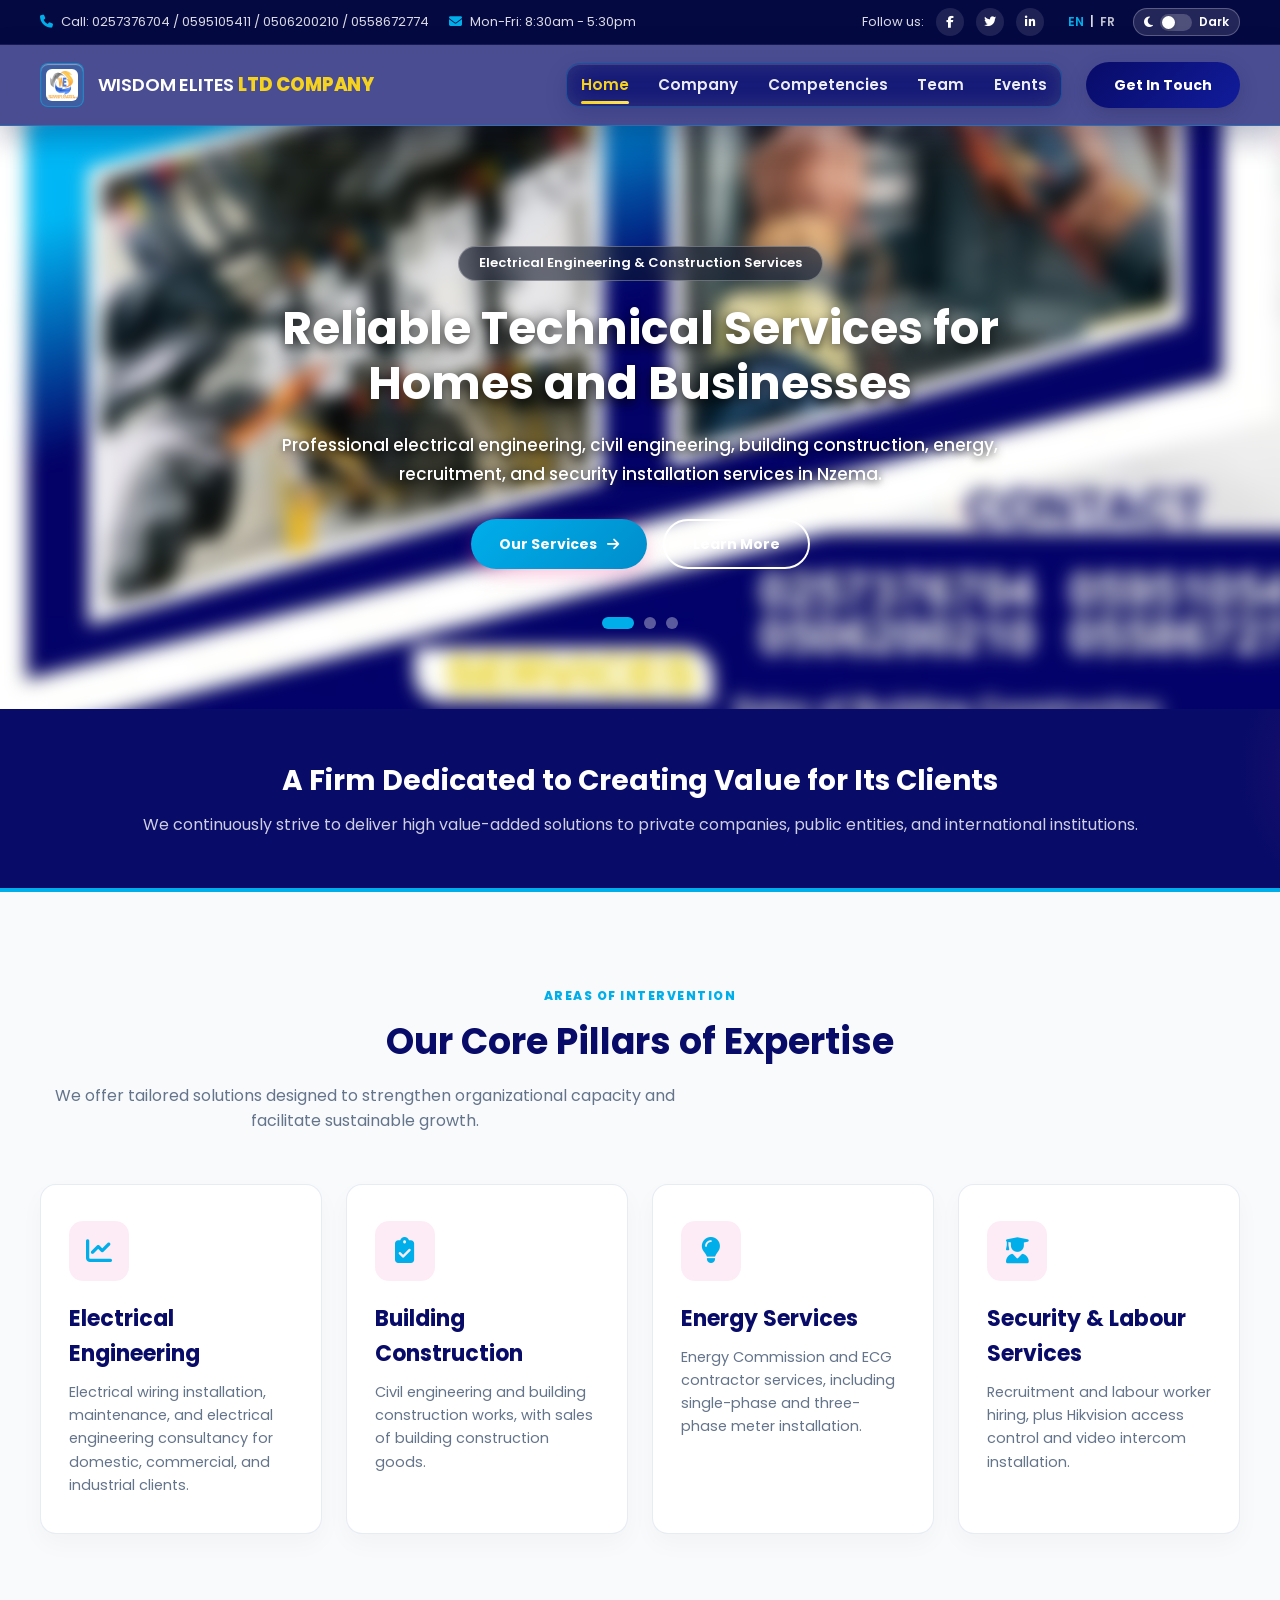
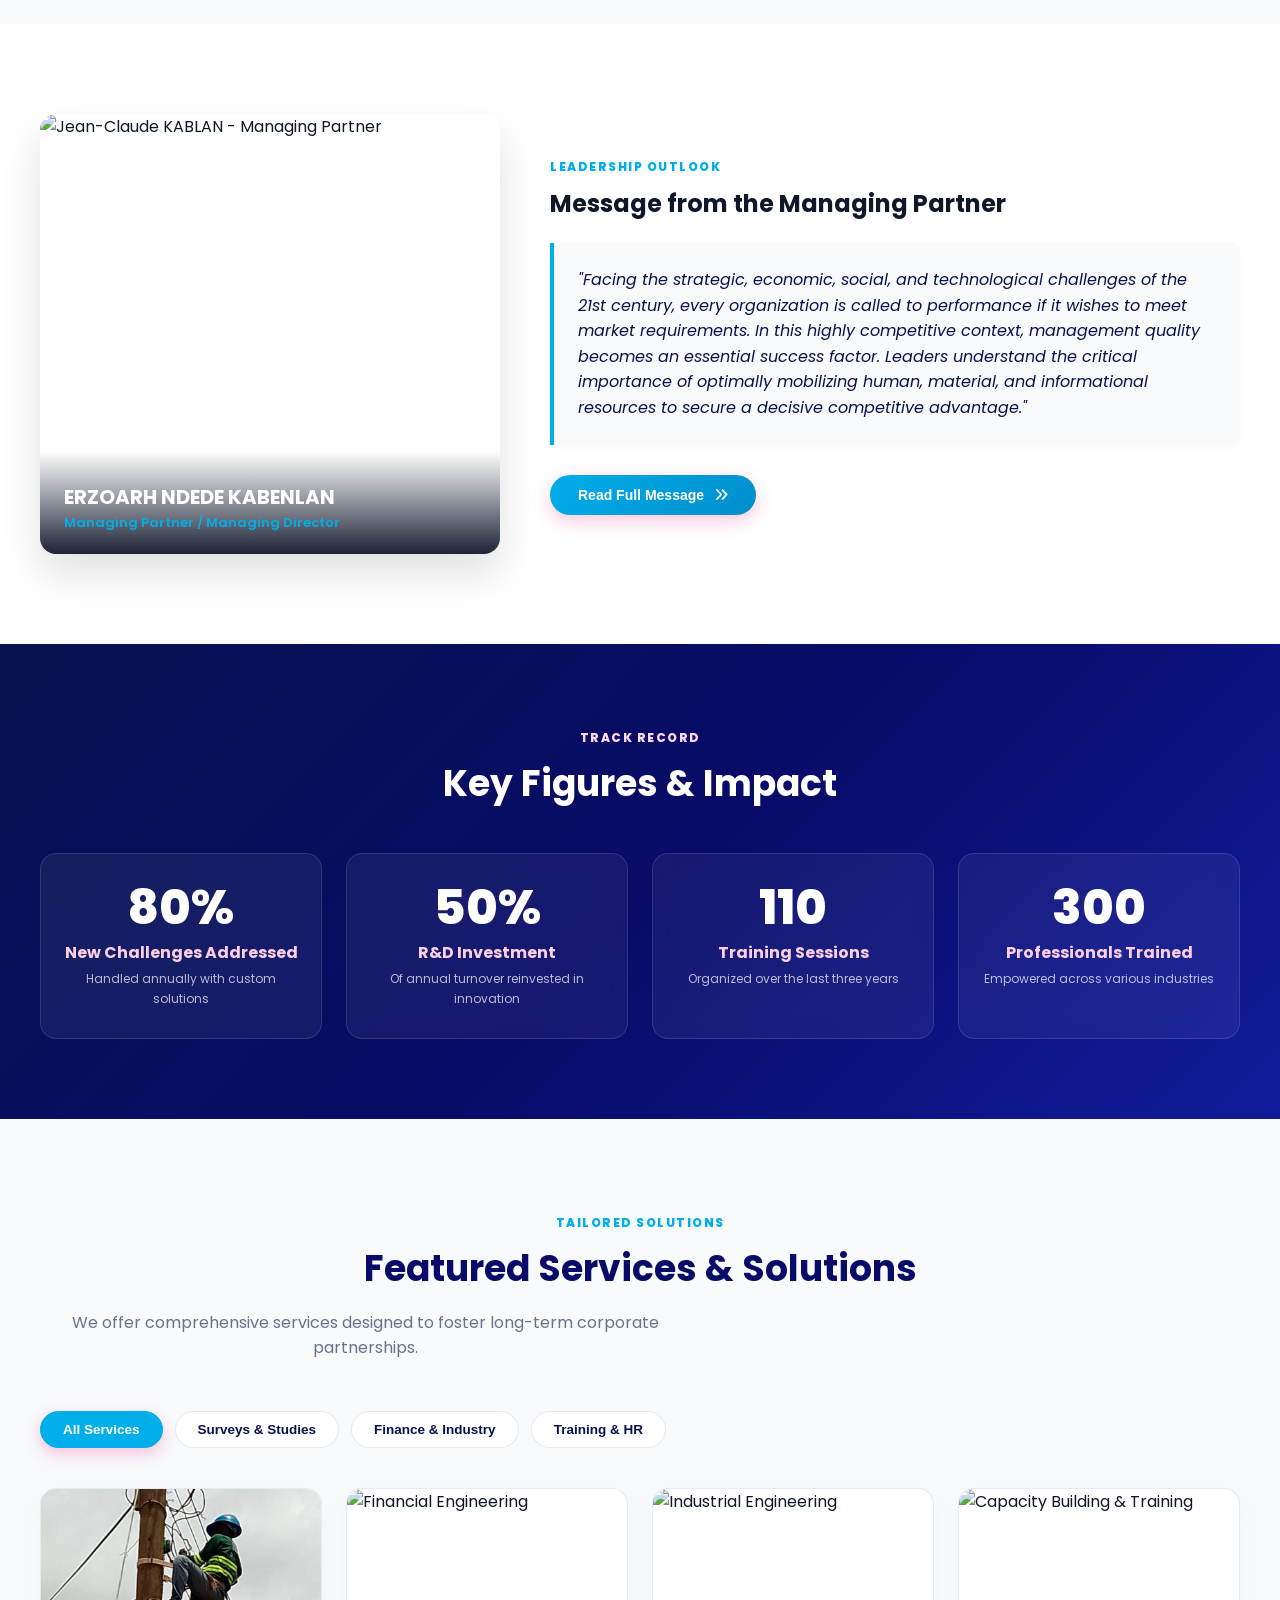
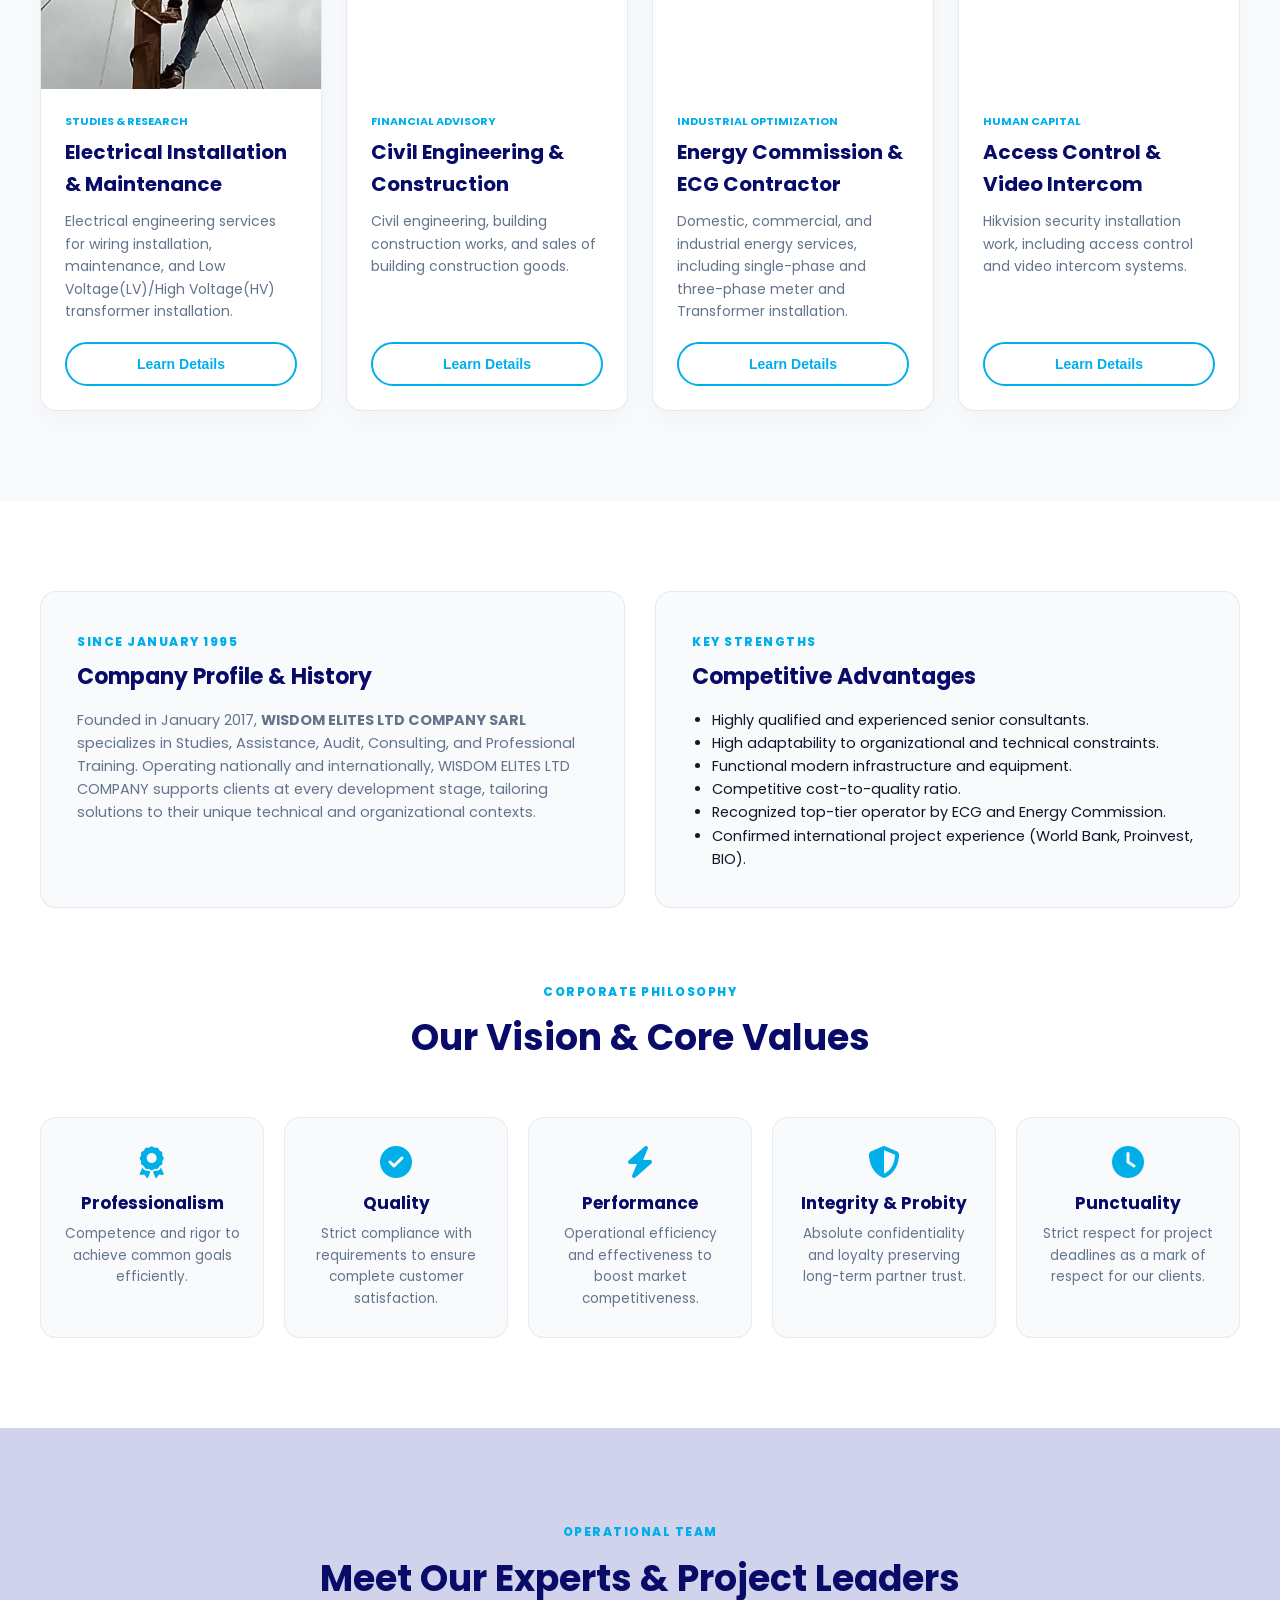
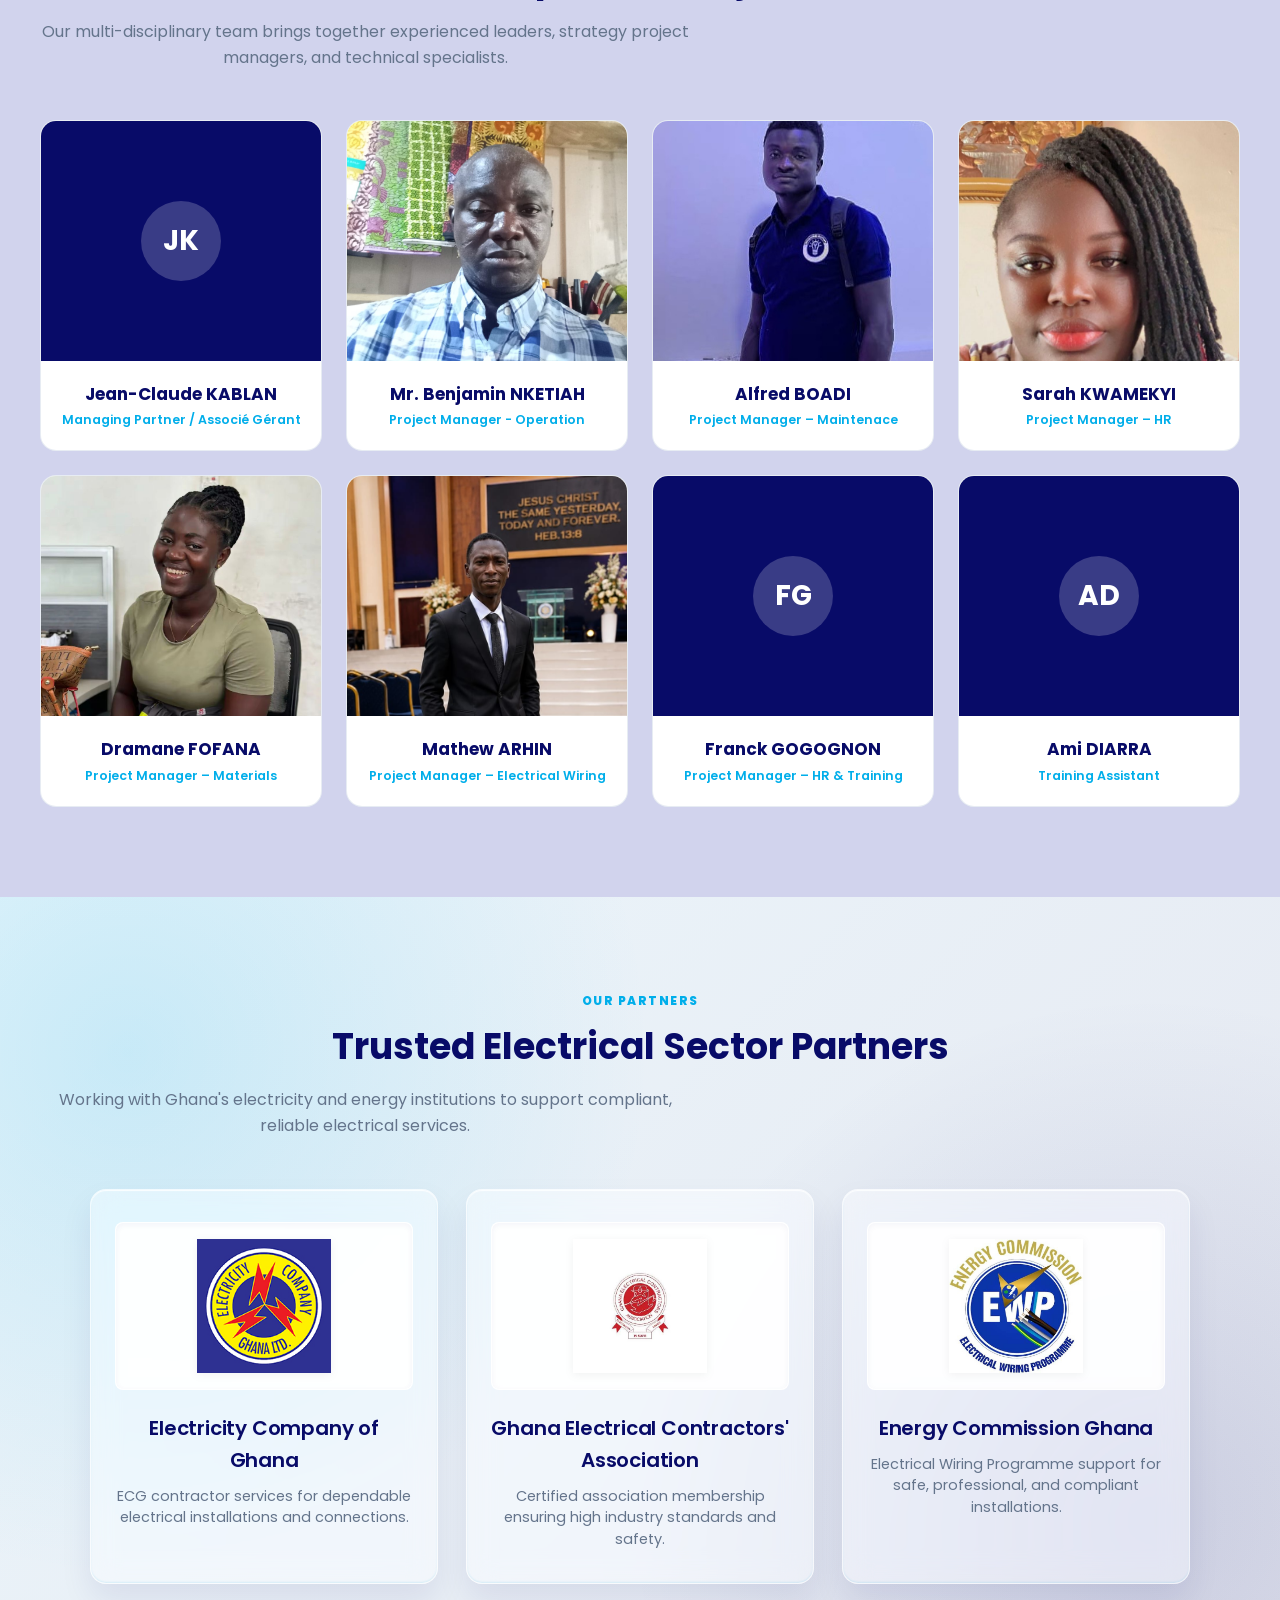
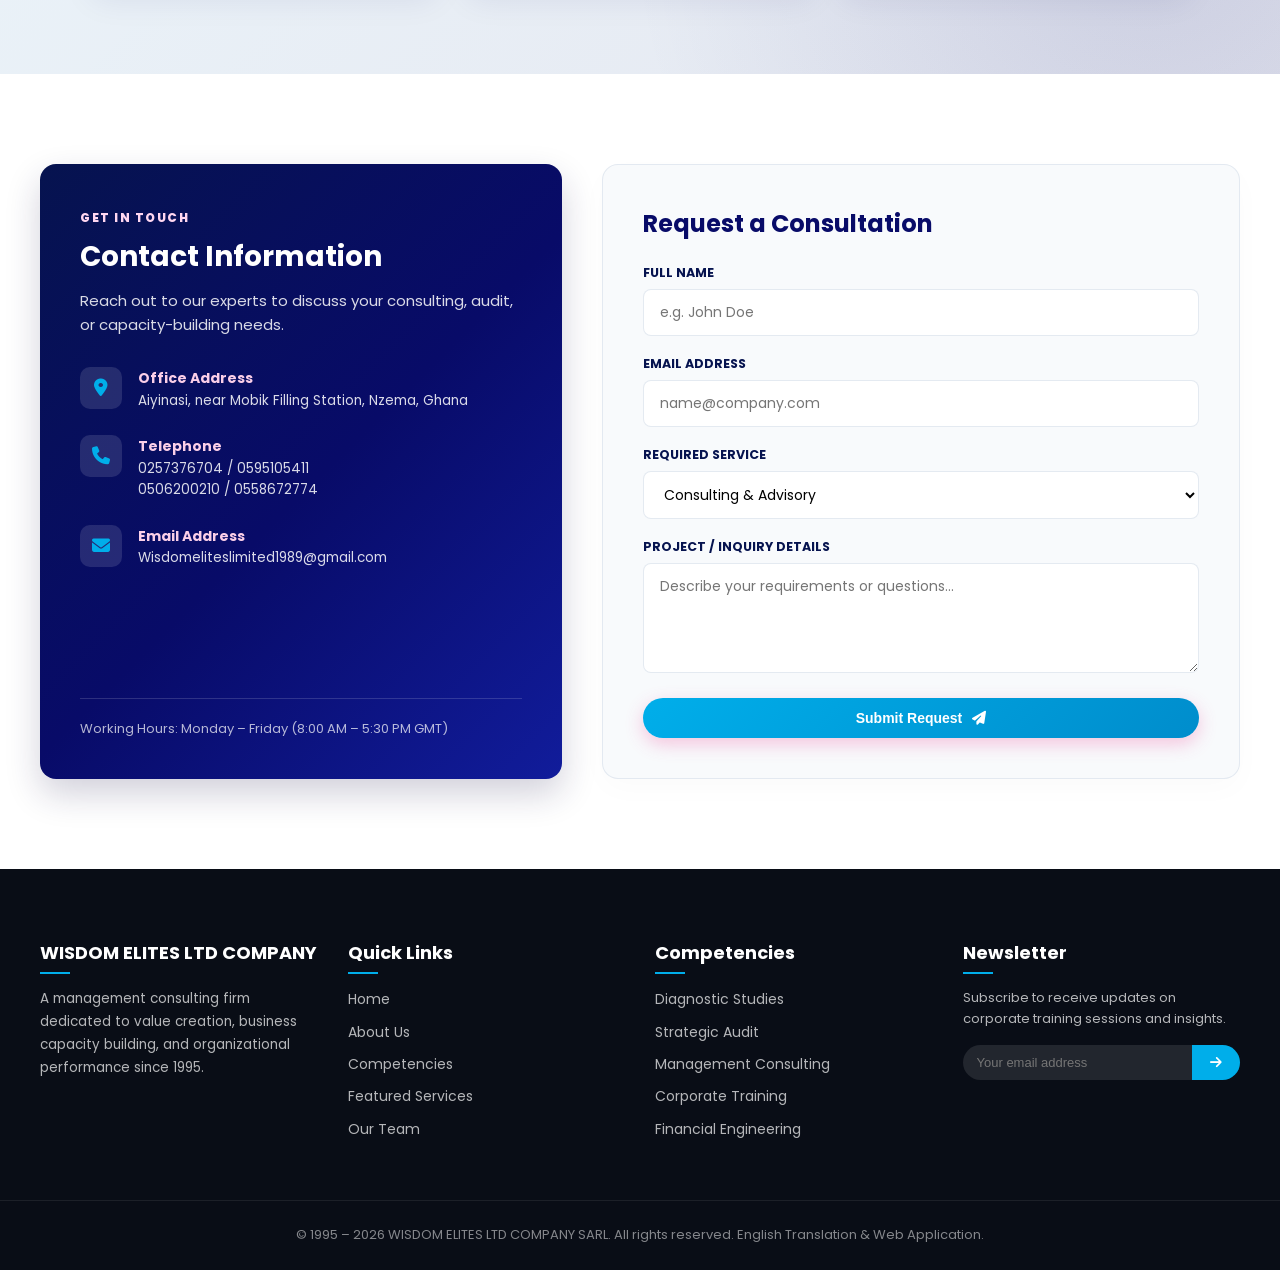
==== commit c65c75f8: "Updated website features" ====
--- a/index.html
+++ b/index.html
@@ -88,7 +88,6 @@
               </ul>
             </li>
             <li id="menu-item-11018" class="menu-item menu-item-type-post_type menu-item-object-page menu-flyout rt-mega-menu-hover item-11018"><a class="nav-link" href="events.html">Events</a></li>
-            <li id="menu-item-10761" class="menu-item menu-item-type-post_type menu-item-object-page menu-item-has-children menu-flyout rt-mega-menu-hover item-10761"><a class="nav-link" href="contact.html">Contact</a>
               <ul class="rt-sub-menu">
                 <li id="menu-item-12257" class="menu-item menu-item-type-post_type menu-item-object-page rt-mega-menu-hover item-12257"><a class="nav-link" href="technical-support.html">Technical Support</a></li>
               </ul>
@@ -113,7 +112,7 @@
     <!-- Slide 1 -->
     <div class="hero-slide active">
       <div class="hero-slide-bg">
-        <img src="https://images.unsplash.com/photo-1486406146926-c627a92ad1ab?auto=format&fit=crop&w=1920&q=80" alt="Consulting Slide 1">
+        <img src="image/Wisdom LTD.jpeg" alt="Consulting Slide 1">
       </div>
       <div class="hero-content">
         <span class="hero-subtitle">Electrical Engineering & Construction Services</span>
@@ -129,7 +128,7 @@
     <!-- Slide 2 -->
     <div class="hero-slide">
       <div class="hero-slide-bg">
-        <img src="https://images.unsplash.com/photo-1522071820081-009f0129c71c?auto=format&fit=crop&w=1920&q=80" alt="Consulting Slide 2">
+        <img src="image/image 1.jpeg" alt="Consulting Slide 2">
       </div>
       <div class="hero-content">
         <span class="hero-subtitle">Value Creation Partner</span>
@@ -145,7 +144,7 @@
     <!-- Slide 3 -->
     <div class="hero-slide">
       <div class="hero-slide-bg">
-        <img src="https://images.unsplash.com/photo-1454165804606-c3d57bc86b40?auto=format&fit=crop&w=1920&q=80" alt="Consulting Slide 3">
+        <img src="image/image 2.jpeg" alt="Consulting Slide 3">
       </div>
       <div class="hero-content">
         <span class="hero-subtitle">Proven National & International Track Record</span>
@@ -231,7 +230,7 @@
         <div class="partner-img-box">
           <img src="https://cabinetelites.com/wp-content/uploads/2019/10/kablan-jean-claude-1.jpg" alt="Jean-Claude KABLAN - Managing Partner">
           <div class="partner-badge">
-            <h4>Jean-Claude KABLAN</h4>
+            <h4>ERZOARH NDEDE KABENLAN</h4>
             <p>Managing Partner / Managing Director</p>
           </div>
         </div>
@@ -239,9 +238,11 @@
           <span class="section-tag">Leadership Outlook</span>
           <h2>Message from the Managing Partner</h2>
           <blockquote class="partner-quote">
-            "Facing the strategic, economic, social, and technological challenges of the 21st century, every organization is called to performance if it wishes to meet market requirements. In this highly competitive context, management quality becomes an essential success factor. Leaders understand the critical importance of optimally mobilizing human, material, and informational resources to secure a decisive competitive advantage."
+            "Facing the strategic, economic, social, and technological challenges of the 21st century, every organization is called to performance if it wishes to meet market requirements. In this highly competitive context, 
+            management quality becomes an essential success factor. Leaders understand the critical importance of optimally mobilizing human, material, and informational resources to secure a decisive competitive advantage."
           </blockquote>
-          <button class="btn" onclick="openModal('Managing Partner Message', `<p>Facing the strategic, economic, social, and technological challenges of the 21st century, every organization is called to performance if it wishes to meet market requirements.<br><br>In this highly competitive context, management quality becomes an essential success factor. Leaders understand the critical importance of optimally mobilizing human, material, and informational resources to secure a decisive competitive advantage for their organizations.<br><br>Since January 1995, <strong>WISDOM ELITES LTD COMPANY SARL</strong> has been committed to standing alongside companies, institutions, and development partners to provide tailored consulting, audit, financial engineering, and training solutions that foster sustainable progress.</p>`)">Read Full Message <i class="fa-solid fa-angles-right"></i></button>
+          <button class="btn" onclick="openModal('Managing Partner Message', `<p>Facing the strategic, economic, social, and technological challenges of the 21st century, every organization is called to performance if it wishes to meet market requirements.<br><br>In this highly competitive context, 
+            management quality becomes an essential success factor. Leaders understand the critical importance of optimally mobilizing human, material, and informational resources to secure a decisive competitive advantage for their organizations.<br><br>Since January 2017, <strong>WISDOM ELITES LTD COMPANY SARL</strong> has been committed to standing alongside companies, institutions, and development partners to provide tailored consulting, audit, financial engineering, and training solutions that foster sustainable progress.</p>`)">Read Full Message <i class="fa-solid fa-angles-right"></i></button>
         </div>
       </div>
     </div>
@@ -257,22 +258,22 @@
 
       <div class="stats-grid">
         <div class="stat-item">
-          <div class="stat-number" data-target="40" data-suffix="%">0%</div>
+          <div class="stat-number" data-target="80" data-suffix="%">0%</div>
           <div class="stat-title">New Challenges Addressed</div>
           <div class="stat-sub">Handled annually with custom solutions</div>
         </div>
         <div class="stat-item">
-          <div class="stat-number" data-target="20" data-suffix="%">0%</div>
+          <div class="stat-number" data-target="50" data-suffix="%">0%</div>
           <div class="stat-title">R&D Investment</div>
           <div class="stat-sub">Of annual turnover reinvested in innovation</div>
         </div>
         <div class="stat-item">
-          <div class="stat-number" data-target="109">0</div>
+          <div class="stat-number" data-target="110">0</div>
           <div class="stat-title">Training Sessions</div>
           <div class="stat-sub">Organized over the last three years</div>
         </div>
         <div class="stat-item">
-          <div class="stat-number" data-target="1634">0</div>
+          <div class="stat-number" data-target="300+">0</div>
           <div class="stat-title">Professionals Trained</div>
           <div class="stat-sub">Empowered across various industries</div>
         </div>
@@ -301,11 +302,11 @@
       <div class="services-grid">
         <!-- Service 1 -->
         <div class="service-card" data-category="surveys">
-          <img src="https://cabinetelites.com/wp-content/uploads/2019/05/Customer-Service.jpg" alt="Satisfaction Surveys" class="service-img">
+          <img src="image/image 2.jpeg" alt="Satisfaction Surveys" class="service-img">
           <div class="service-body">
             <span class="service-tag">Studies & Research</span>
             <h3 class="service-title">Electrical Installation & Maintenance</h3>
-              <p class="service-desc">Electrical engineering services for wiring installation, maintenance, and IV/HV transformer installation.</p>
+              <p class="service-desc">Electrical engineering services for wiring installation, maintenance, and Low Voltage(LV)/High Voltage(HV) transformer installation.</p>
             <button class="btn btn-outline" onclick="openModal('Customer Satisfaction Surveys', '<p>Our satisfaction survey services help businesses evaluate customer experience across touchpoints, pinpoint operational gaps, and execute data-backed client retention strategies.</p>')">Learn Details</button>
           </div>
         </div>
@@ -327,7 +328,7 @@
           <div class="service-body">
             <span class="service-tag">Industrial Optimization</span>
             <h3 class="service-title">Energy Commission & ECG Contractor</h3>
-              <p class="service-desc">Domestic, commercial, and industrial energy services, including single-phase and three-phase meter installation.</p>
+              <p class="service-desc">Domestic, commercial, and industrial energy services, including single-phase and three-phase meter and Transformer installation.</p>
             <button class="btn btn-outline" onclick="openModal('Industrial Engineering', '<p>Our industrial engineering experts evaluate technical production lines, supply chain logistics, equipment utility, and quality control systems to minimize waste and boost yields.</p>')">Learn Details</button>
           </div>
         </div>
@@ -353,7 +354,7 @@
         <div class="about-box">
           <span class="section-tag">Since January 1995</span>
           <h3>Company Profile & History</h3>
-          <p>Founded in January 1995, <strong>WISDOM ELITES LTD COMPANY SARL</strong> specializes in Studies, Assistance, Audit, Consulting, and Professional Training. Operating nationally and internationally, WISDOM ELITES LTD COMPANY supports clients at every development stage, tailoring solutions to their unique technical and organizational contexts.</p>
+          <p>Founded in January 2017, <strong>WISDOM ELITES LTD COMPANY SARL</strong> specializes in Studies, Assistance, Audit, Consulting, and Professional Training. Operating nationally and internationally, WISDOM ELITES LTD COMPANY supports clients at every development stage, tailoring solutions to their unique technical and organizational contexts.</p>
         </div>
 
         <div class="about-box">
@@ -364,9 +365,8 @@
             <li>High adaptability to organizational and technical constraints.</li>
             <li>Functional modern infrastructure and equipment.</li>
             <li>Competitive cost-to-quality ratio.</li>
-            <li>Recognized top-tier operator by FDFP.</li>
-            <li>Confirmed international project experience (World Bank, Proinvest, BIO, CDC PEPFAR).</li>
-            <li>Represented the CDE (Centre for Development of Enterprise - EU/ACP group) in Côte d'Ivoire (2008–2014).</li>
+            <li>Recognized top-tier operator by ECG and Energy Commission.</li>
+            <li>Confirmed international project experience (World Bank, Proinvest, BIO).</li>
           </ul>
         </div>
       </div>
@@ -436,60 +436,60 @@
         <!-- Seiny YAO -->
         <div class="team-card">
           <div class="team-avatar-wrapper">
-            <img src="https://cabinetelites.com/wp-content/uploads/2019/09/seiny-yao.jpg" alt="Seiny YAO" onerror="this.style.display='none'; this.nextElementSibling.style.display='flex';">
+            <img src="image/Benjamin Nketiah.jpeg" alt="Seiny YAO" onerror="this.style.display='none'; this.nextElementSibling.style.display='flex';">
             <div class="team-avatar-fallback" style="display:none;">SY</div>
           </div>
           <div class="team-info">
-            <h4 class="team-name">Seiny YAO</h4>
-            <p class="team-role">Partner / Associée</p>
+            <h4 class="team-name">Mr. Benjamin NKETIAH</h4>
+            <p class="team-role">Project Manager - Operation </p>
           </div>
         </div>
 
         <!-- Michel NEGALO -->
         <div class="team-card">
           <div class="team-avatar-wrapper">
-            <img src="https://cabinetelites.com/wp-content/uploads/2019/09/negalo-michel.jpg" alt="Michel NEGALO" onerror="this.style.display='none'; this.nextElementSibling.style.display='flex';">
+            <img src="image/Alfred BOADI.jpeg" alt="Michel NEGALO" onerror="this.style.display='none'; this.nextElementSibling.style.display='flex';">
             <div class="team-avatar-fallback" style="display:none;">MN</div>
           </div>
           <div class="team-info">
-            <h4 class="team-name">Michel NEGALO</h4>
-            <p class="team-role">Project Manager – Strategy & Organization</p>
+            <h4 class="team-name">Alfred BOADI</h4>
+            <p class="team-role">Project Manager – Maintenace</p>
           </div>
         </div>
 
         <!-- Aimé WAHI -->
         <div class="team-card">
           <div class="team-avatar-wrapper">
-            <img src="https://cabinetelites.com/wp-content/uploads/2019/09/wahi-aime.jpg" alt="Aimé WAHI" onerror="this.style.display='none'; this.nextElementSibling.style.display='flex';">
+            <img src="image/Sarah Kwamekyi.jpeg" alt="Aimé WAHI" onerror="this.style.display='none'; this.nextElementSibling.style.display='flex';">
             <div class="team-avatar-fallback" style="display:none;">AW</div>
           </div>
           <div class="team-info">
-            <h4 class="team-name">Aimé WAHI</h4>
-            <p class="team-role">Project Manager – Information Systems</p>
+            <h4 class="team-name">Sarah KWAMEKYI</h4>
+            <p class="team-role">Project Manager – HR</p>
           </div>
         </div>
 
         <!-- Dramane FOFANA -->
         <div class="team-card">
           <div class="team-avatar-wrapper">
-            <img src="https://cabinetelites.com/wp-content/uploads/2019/09/fofana-dramane.jpg" alt="Dramane FOFANA" onerror="this.style.display='none'; this.nextElementSibling.style.display='flex';">
+            <img src="image/WhatsApp Image 2026-08-29 at 6.35.25 PM.jpeg" alt="Dramane FOFANA" onerror="this.style.display='none'; this.nextElementSibling.style.display='flex';">
             <div class="team-avatar-fallback" style="display:none;">DF</div>
           </div>
           <div class="team-info">
             <h4 class="team-name">Dramane FOFANA</h4>
-            <p class="team-role">Project Manager – Finance & Accounting</p>
+            <p class="team-role">Project Manager – Materials</p>
           </div>
         </div>
 
         <!-- Jean Jacques ATTEMENE -->
         <div class="team-card">
           <div class="team-avatar-wrapper">
-            <img src="https://cabinetelites.com/wp-content/uploads/2019/09/zattri-jean-jacques.jpg" alt="Jean Jacques ATTEMENE" onerror="this.style.display='none'; this.nextElementSibling.style.display='flex';">
+            <img src="image/Mathew Arhin 1.jpg" alt="Jean Jacques ATTEMENE" onerror="this.style.display='none'; this.nextElementSibling.style.display='flex';">
             <div class="team-avatar-fallback" style="display:none;">JA</div>
           </div>
           <div class="team-info">
-            <h4 class="team-name">Jean Jacques ATTEMENE</h4>
-            <p class="team-role">Project Manager – Corporate Finance & Mgmt</p>
+            <h4 class="team-name">Mathew ARHIN</h4>
+            <p class="team-role">Project Manager – Electrical Wiring</p>
           </div>
         </div>
 
@@ -521,33 +521,44 @@
   </section>
 
   <!-- Partners Section -->
-  <section class="partners-section" id="partners">
-    <div class="container">
-      <div class="section-title-wrap text-center">
-        <span class="section-tag">Our Partners</span>
-        <h2 class="section-title">Trusted Electrical Sector Partners</h2>
-        <p class="section-desc">Working with Ghana's electricity and energy institutions to support compliant, reliable electrical services.</p>
-      </div>
-
-      <div class="partners-grid">
-        <div class="partner-logo-card">
-          <div class="partner-logo-frame">
-            <img src="image/ECG.png" alt="Electricity Company of Ghana logo">
-          </div>
-          <h3>Electricity Company of Ghana</h3>
-          <p>ECG contractor services for dependable electrical installations and connections.</p>
-        </div>
-
-        <div class="partner-logo-card">
-          <div class="partner-logo-frame">
-            <img src="image/ECOMMISSION.jpeg" alt="Energy Commission Ghana Electrical Wiring Programme logo">
-          </div>
-          <h3>Energy Commission Ghana</h3>
-          <p>Electrical Wiring Programme support for safe, professional, and compliant installations.</p>
-        </div>
-      </div>
-    </div>
-  </section>
+<section class="partners-section" id="partners">
+  <div class="container">
+    <div class="section-title-wrap text-center">
+      <span class="section-tag">Our Partners</span>
+      <h2 class="section-title">Trusted Electrical Sector Partners</h2>
+      <p class="section-desc">Working with Ghana's electricity and energy institutions to support compliant, reliable electrical services.</p>
+    </div>
+      
+    <div class="partners-grid">
+      <!-- Card 1 -->
+      <div class="partner-logo-card">
+        <div class="partner-logo-frame">
+          <img src="image/ECG.png" alt="Electricity Company of Ghana logo">
+        </div>
+        <h3>Electricity Company of Ghana</h3>
+        <p>ECG contractor services for dependable electrical installations and connections.</p>
+      </div>
+
+      <!-- Card 2 -->
+      <div class="partner-logo-card">
+        <div class="partner-logo-frame">
+          <img src="image/GECA.png" alt="Ghana Electrical Contractors' Association logo">
+        </div>
+        <h3>Ghana Electrical Contractors' Association</h3>
+        <p>Certified association membership ensuring high industry standards and safety.</p>
+      </div>
+
+      <!-- Card 3 -->
+      <div class="partner-logo-card">
+        <div class="partner-logo-frame">
+          <img src="image/ECOMMISSION.jpeg" alt="Energy Commission Ghana Electrical Wiring Programme logo">
+        </div>
+        <h3>Energy Commission Ghana</h3>
+        <p>Electrical Wiring Programme support for safe, professional, and compliant installations.</p>
+      </div>
+    </div>
+  </div>
+</section>
 
   <!-- Contact & Request Consultation Section -->
   <section class="contact-section" id="contact">
@@ -587,7 +598,7 @@
                 </div>
                 <div class="contact-item-text">
                   <h5>Email Address</h5>
-                  <p>Aiyinasi, near Mobik Filling Station, Nzema, Ghana</p>
+                  <p>Wisdomeliteslimited1989@gmail.com</p>
                 </div>
               </div>
             </div>
--- a/styles.css
+++ b/styles.css
@@ -1330,6 +1330,12 @@
    -------------------------------------------------------------------------- */
 .team-section {
   padding: 90px 0;
+  background-color: #d1d3ed;
+}
+
+.section-title-wrap {
+  margin-bottom: 50px;
+  text-align: center;
 }
 
 .team-grid {
@@ -1402,65 +1408,119 @@
 }
 
 /* --------------------------------------------------------------------------
-   13. Partners Section
+   13. Partners Section (Glassmorphism Overhaul)
    -------------------------------------------------------------------------- */
 .partners-section {
+  position: relative;
   padding: 90px 0;
-  background: linear-gradient(135deg, rgba(0, 174, 234, 0.08), rgba(8, 11, 104, 0.07));
+  /* Ambient vibrant background to give the glass blur depth */
+  background: 
+    radial-gradient(circle at 10% 20%, rgba(0, 174, 234, 0.15) 0%, transparent 40%),
+    radial-gradient(circle at 90% 80%, rgba(8, 11, 104, 0.12) 0%, transparent 40%),
+    linear-gradient(135deg, rgba(0, 174, 234, 0.05), rgba(8, 11, 104, 0.08));
+  overflow: hidden;
 }
 
 .partners-grid {
   display: grid;
-  grid-template-columns: repeat(2, minmax(0, 1fr));
+  grid-template-columns: repeat(auto-fit, minmax(280px, 1fr));
   gap: 28px;
-  max-width: 900px;
+  max-width: 1100px;
   margin: 0 auto;
 }
 
+/* Glassmorphic Partner Card */
 .partner-logo-card {
-  padding: 28px;
+  padding: 32px 24px;
   text-align: center;
-  border: 1px solid rgba(0, 174, 234, 0.3);
-  border-radius: var(--radius-md);
-  background: rgba(255, 255, 255, 0.62);
-  box-shadow: 0 18px 36px rgba(8, 11, 104, 0.1), inset 0 1px 0 rgba(255, 255, 255, 0.8);
-  -webkit-backdrop-filter: blur(14px) saturate(125%);
-  backdrop-filter: blur(14px) saturate(125%);
-  transition: var(--transition);
-}
-
+  border-radius: var(--radius-md, 16px);
+  
+  /* Translucent Glass Fill & Border */
+  background: rgba(255, 255, 255, 0.45);
+  border: 1px solid rgba(255, 255, 255, 0.5);
+  
+  /* Multi-layered Specular Shadows for Depth */
+  box-shadow: 
+    0 16px 32px rgba(8, 11, 104, 0.08),
+    inset 0 1px 1px rgba(255, 255, 255, 0.9),
+    inset 0 -1px 2px rgba(0, 174, 234, 0.12);
+  
+  /* Frosted Glass Filters */
+  -webkit-backdrop-filter: blur(14px) saturate(140%);
+  backdrop-filter: blur(14px) saturate(140%);
+  
+  /* GPU Acceleration & Performance */
+  transform: translateZ(0);
+  will-change: transform, box-shadow, background;
+  transition: all 0.35s cubic-bezier(0.16, 1, 0.3, 1);
+}
+
+/* Hover Dynamics */
 .partner-logo-card:hover {
-  transform: translateY(-6px);
-  border-color: var(--accent-pink);
-  box-shadow: 0 22px 42px rgba(8, 11, 104, 0.16), 0 0 0 3px rgba(0, 174, 234, 0.08);
-}
-
+  transform: translateY(-8px) scale(1.01);
+  background: rgba(255, 255, 255, 0.65);
+  border-color: rgba(0, 174, 234, 0.5);
+  box-shadow: 
+    0 24px 48px rgba(8, 11, 104, 0.15),
+    0 0 24px rgba(0, 174, 234, 0.2),
+    inset 0 1px 1px rgba(255, 255, 255, 1);
+}
+
+/* Frosted Inner Frame for Logos */
 .partner-logo-frame {
-  min-height: 190px;
+  width: 100%;
+  aspect-ratio: 16 / 9;
+  min-height: 140px;
   display: flex;
   align-items: center;
   justify-content: center;
   margin-bottom: 22px;
-  padding: 12px;
-  border-radius: var(--radius-sm);
-  background: rgba(255, 255, 255, 0.86);
+  padding: 16px;
+  border-radius: var(--radius-sm, 10px);
+  
+  /* Soft Semi-opaque Glass Fill */
+  background: rgba(255, 255, 255, 0.85);
+  border: 1px solid rgba(255, 255, 255, 0.6);
+  box-shadow: inset 0 2px 6px rgba(8, 11, 104, 0.04);
+  
+  -webkit-backdrop-filter: blur(6px);
+  backdrop-filter: blur(6px);
 }
 
 .partner-logo-frame img {
-  width: min(100%, 190px);
-  height: 170px;
+  max-width: 100%;
+  max-height: 100%;
+  width: auto;
+  height: auto;
   object-fit: contain;
-}
-
+  filter: drop-shadow(0 2px 4px rgba(0, 0, 0, 0.05));
+  transition: transform 0.3s ease;
+}
+
+.partner-logo-card:hover .partner-logo-frame img {
+  transform: scale(1.04);
+}
+
+/* Typography Adjustments */
 .partner-logo-card h3 {
-  color: var(--primary);
+  color: var(--primary, #080b68);
   font-size: 20px;
-  margin-bottom: 8px;
+  font-weight: 600;
+  margin-bottom: 10px;
+  letter-spacing: -0.01em;
 }
 
 .partner-logo-card p {
-  color: var(--text-muted);
-  font-size: 14px;
+  color: var(--text-muted, #556070);
+  font-size: 14.5px;
+  line-height: 1.5;
+}
+
+/* Fallback for Browsers Without Backdrop Support */
+@supports not (backdrop-filter: blur(1px)) {
+  .partner-logo-card {
+    background: rgba(255, 255, 255, 0.95);
+  }
 }
 
 /* --------------------------------------------------------------------------
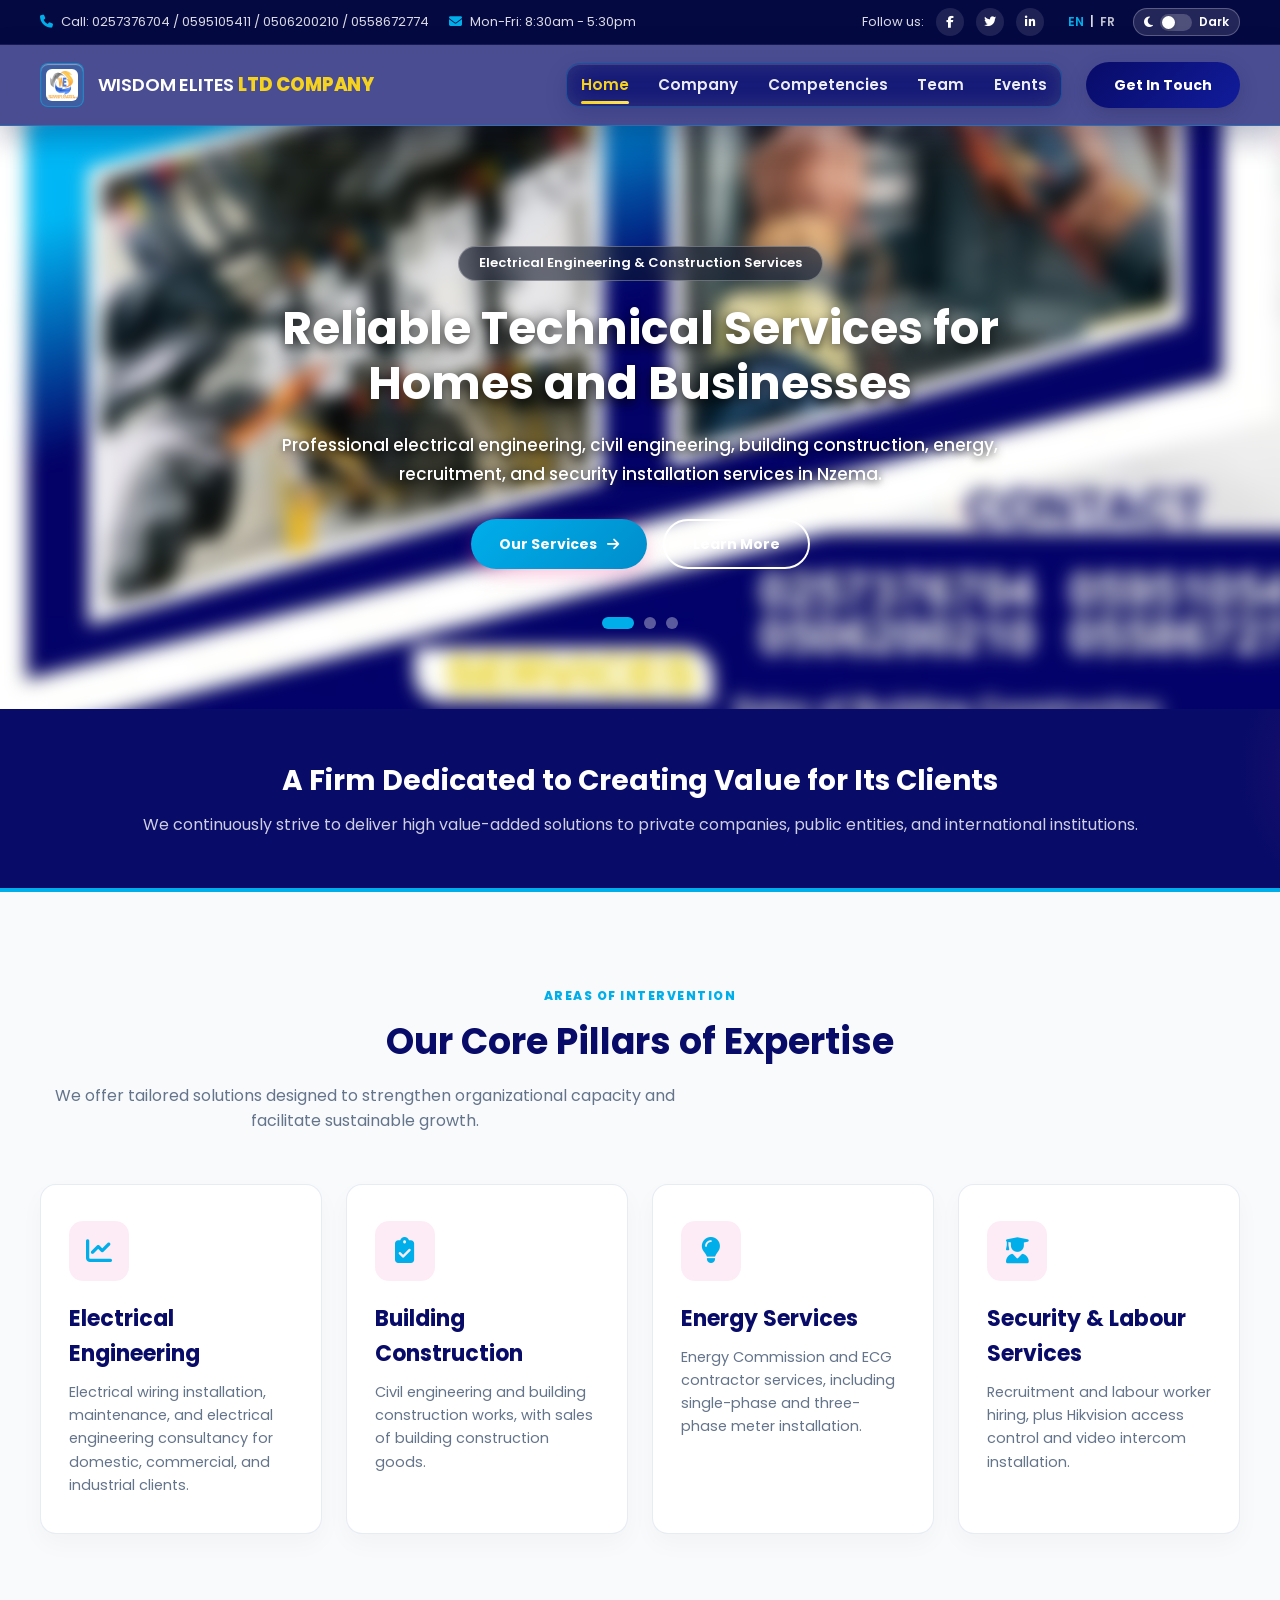
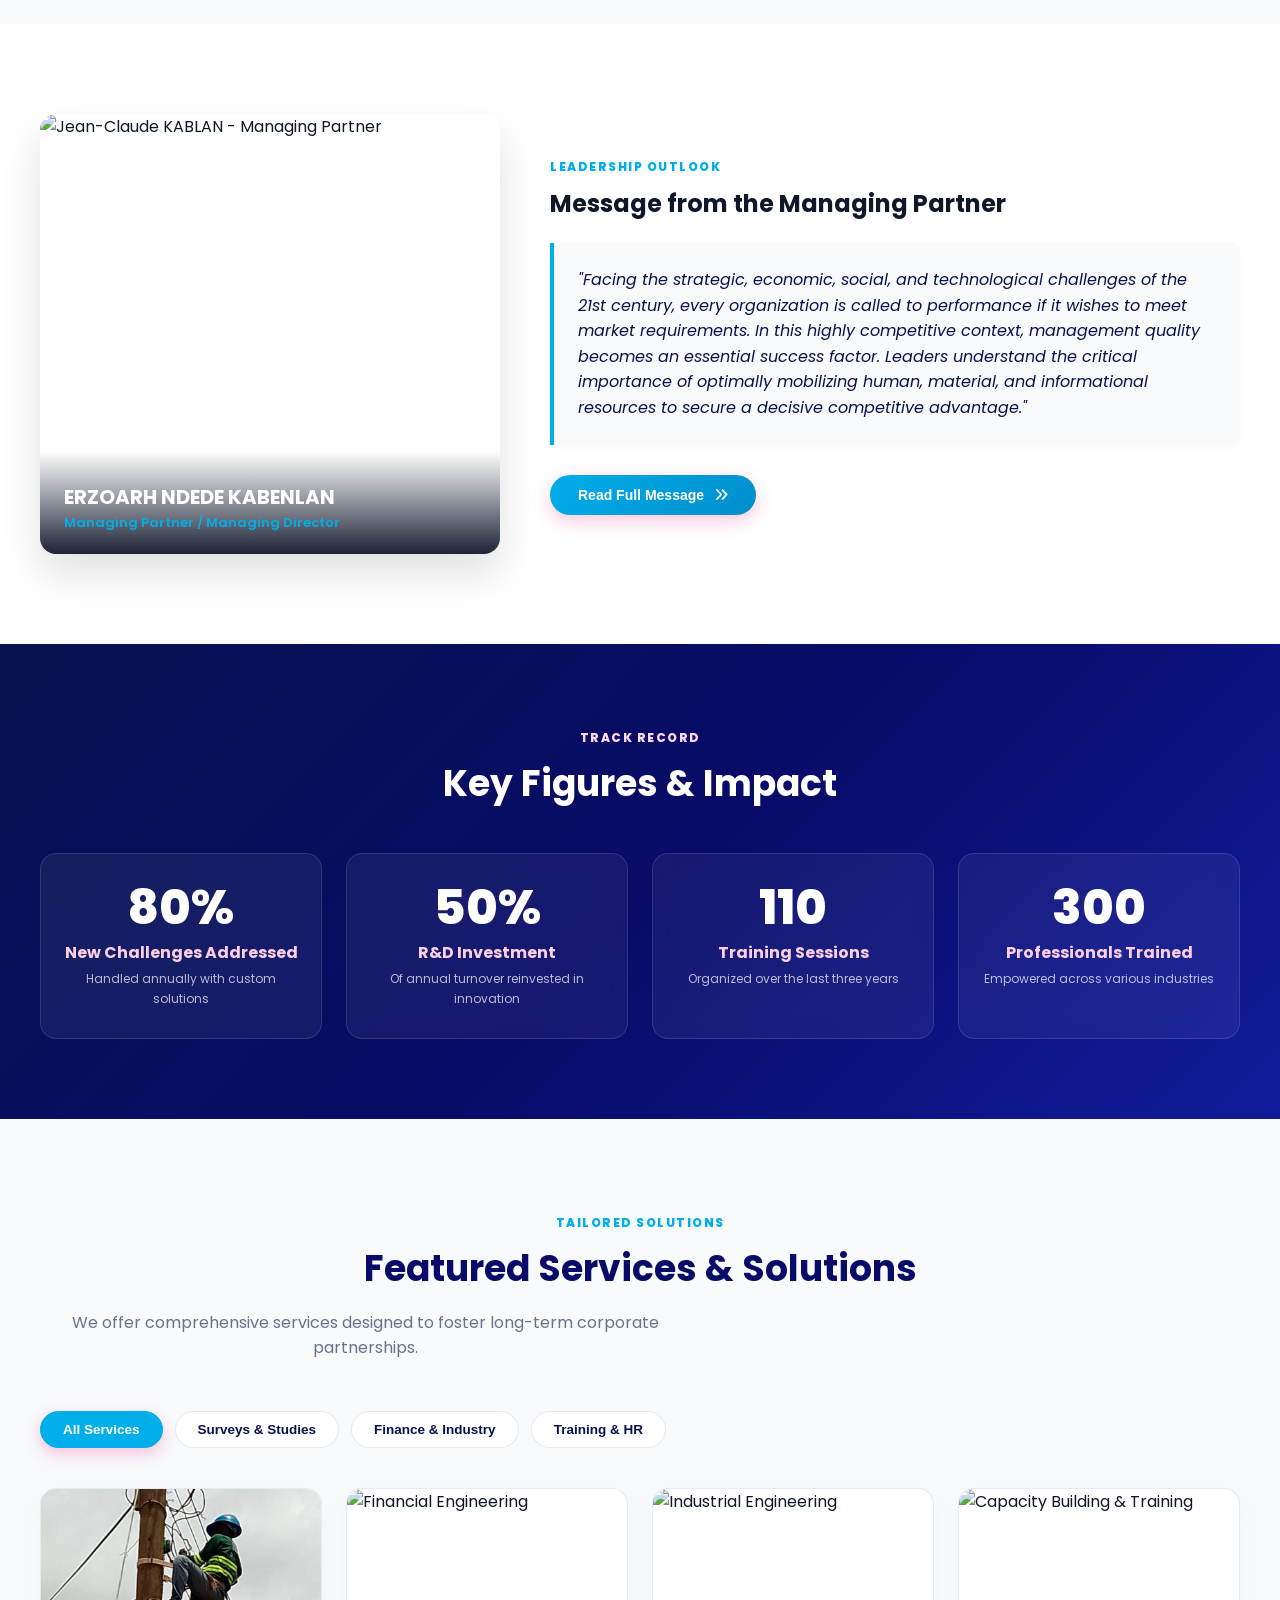
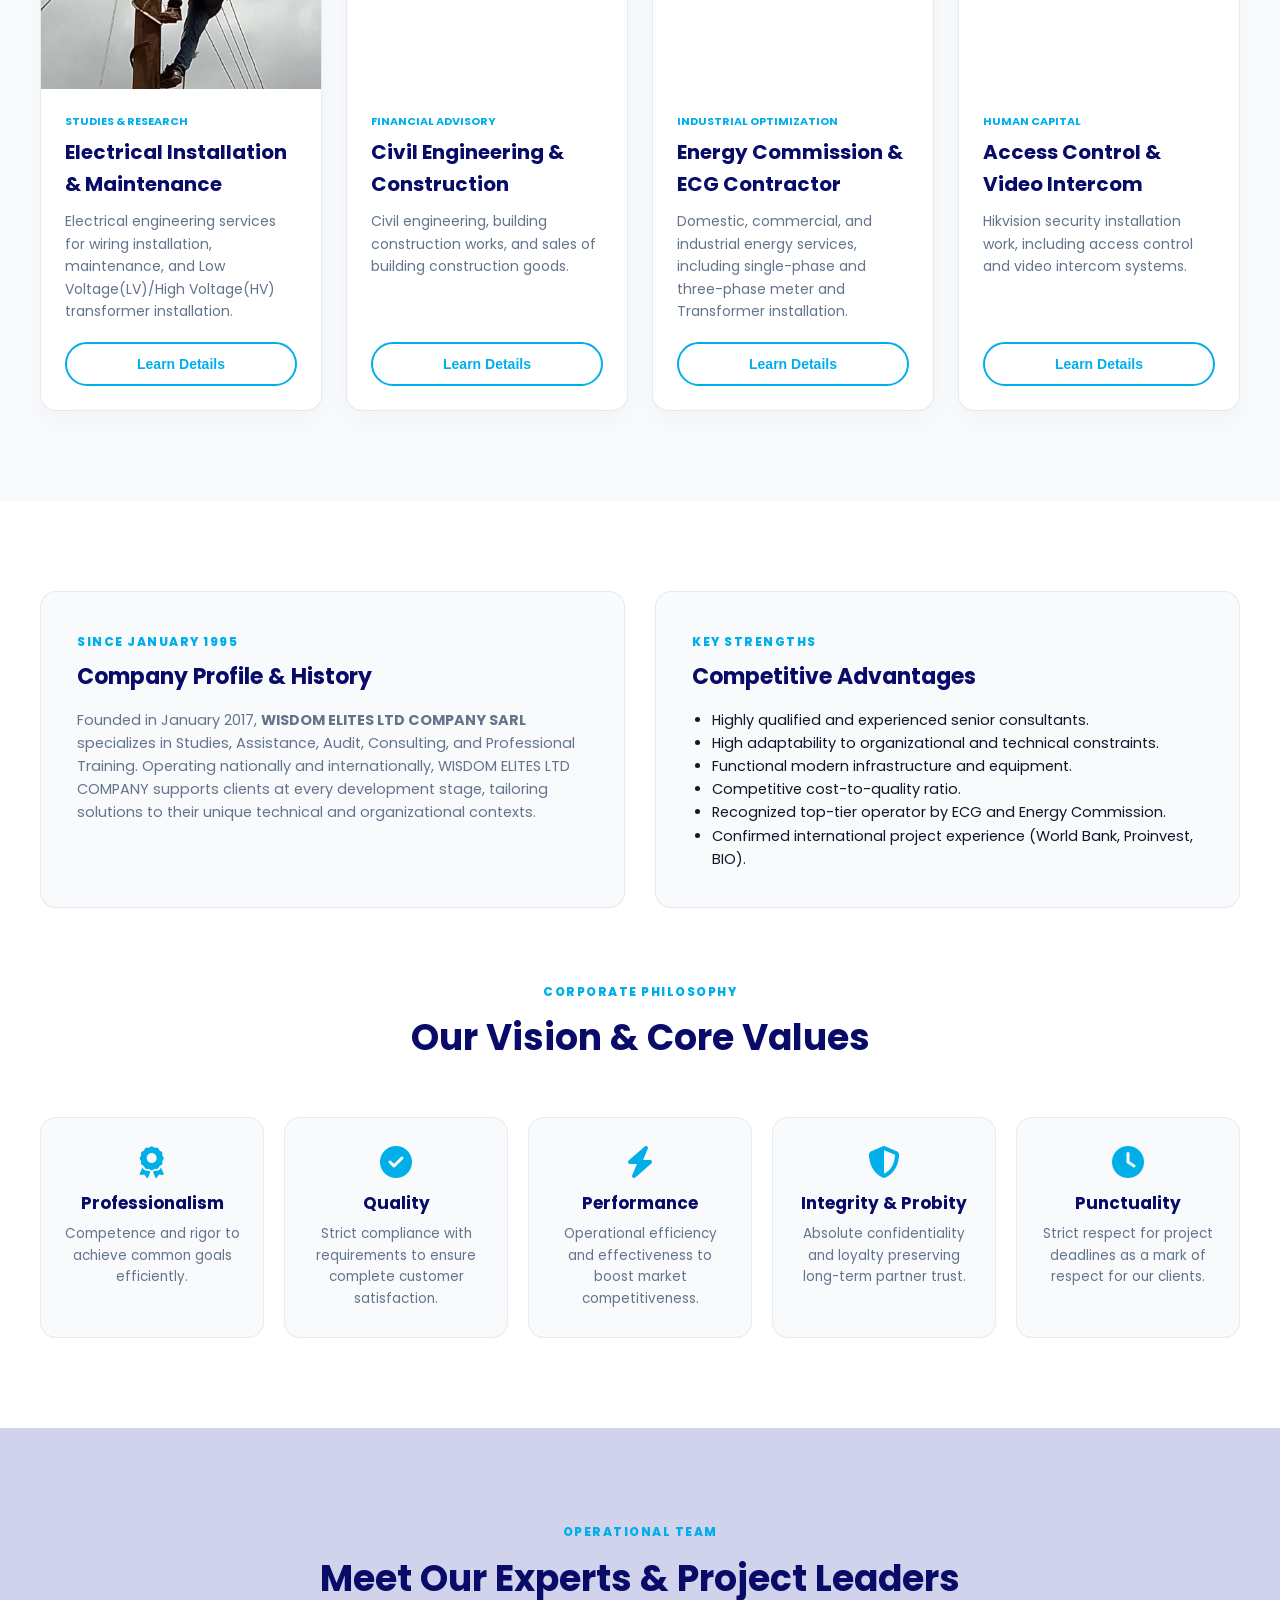
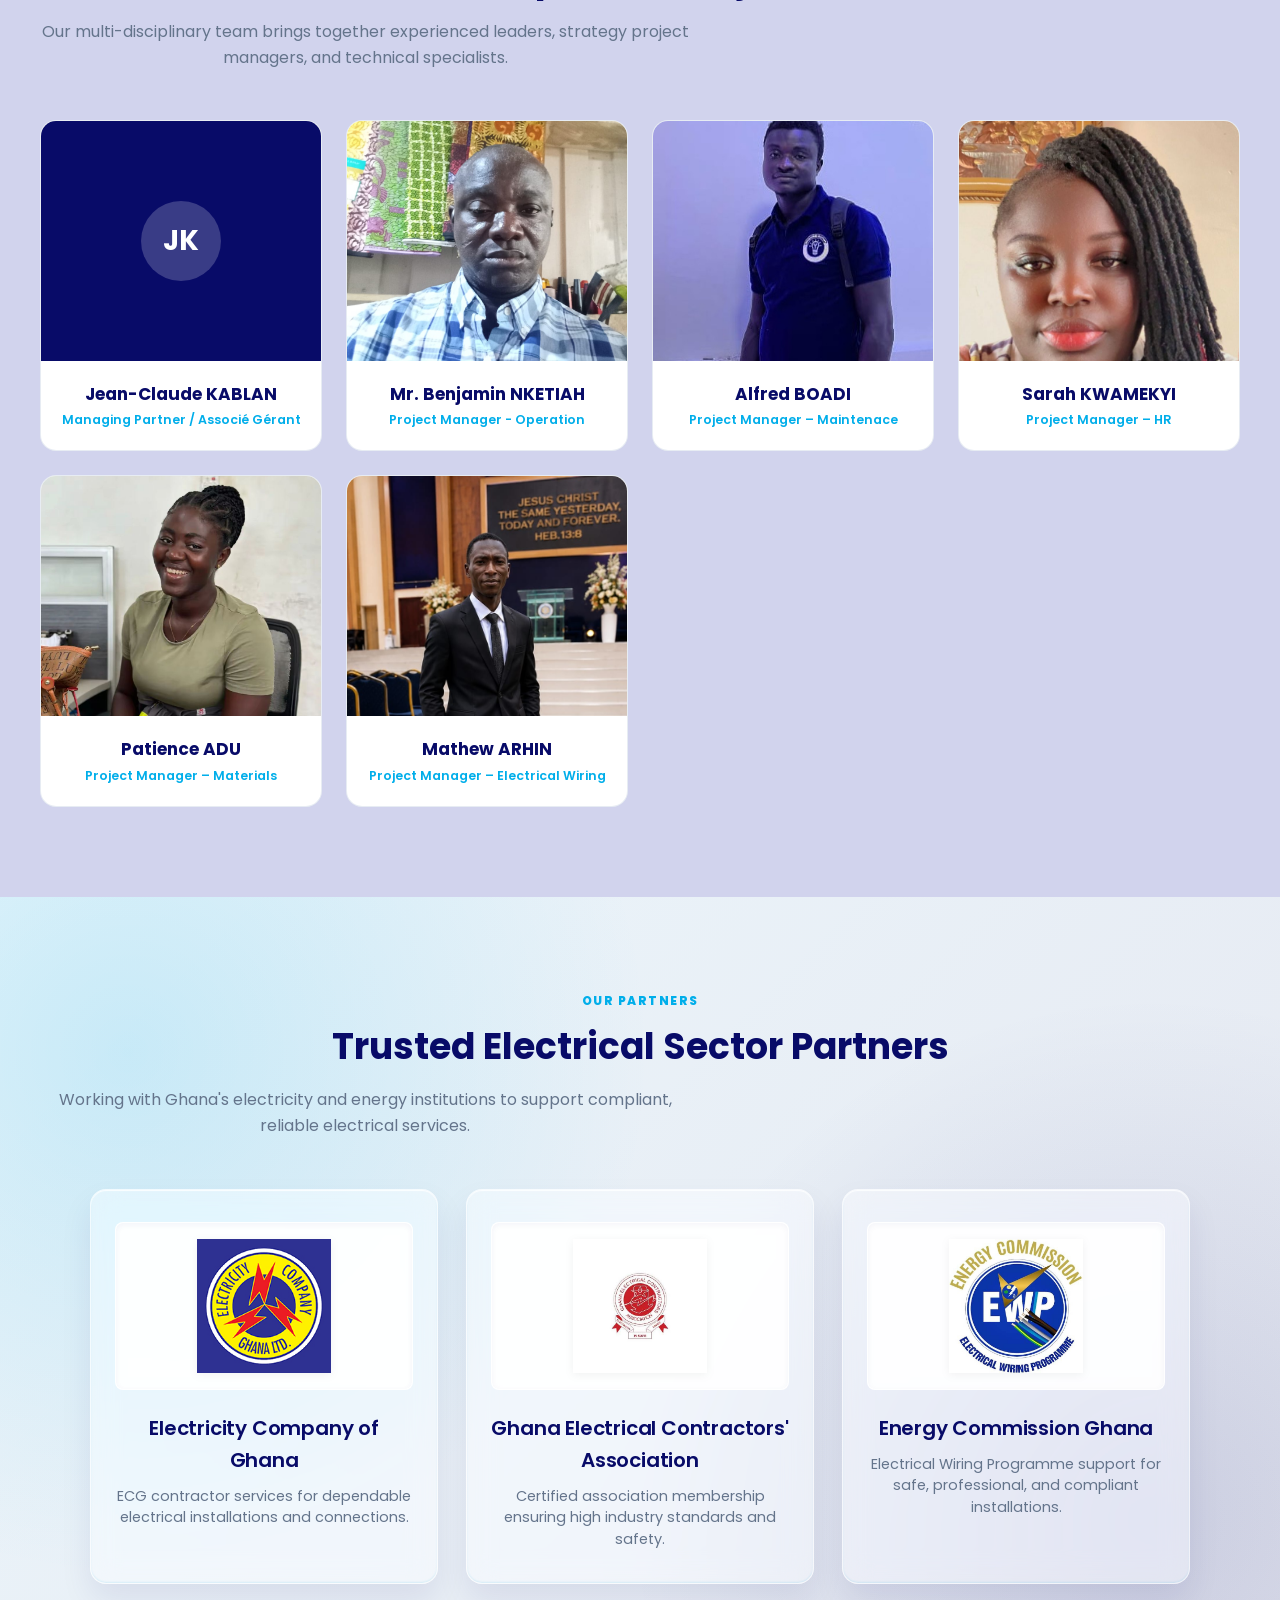
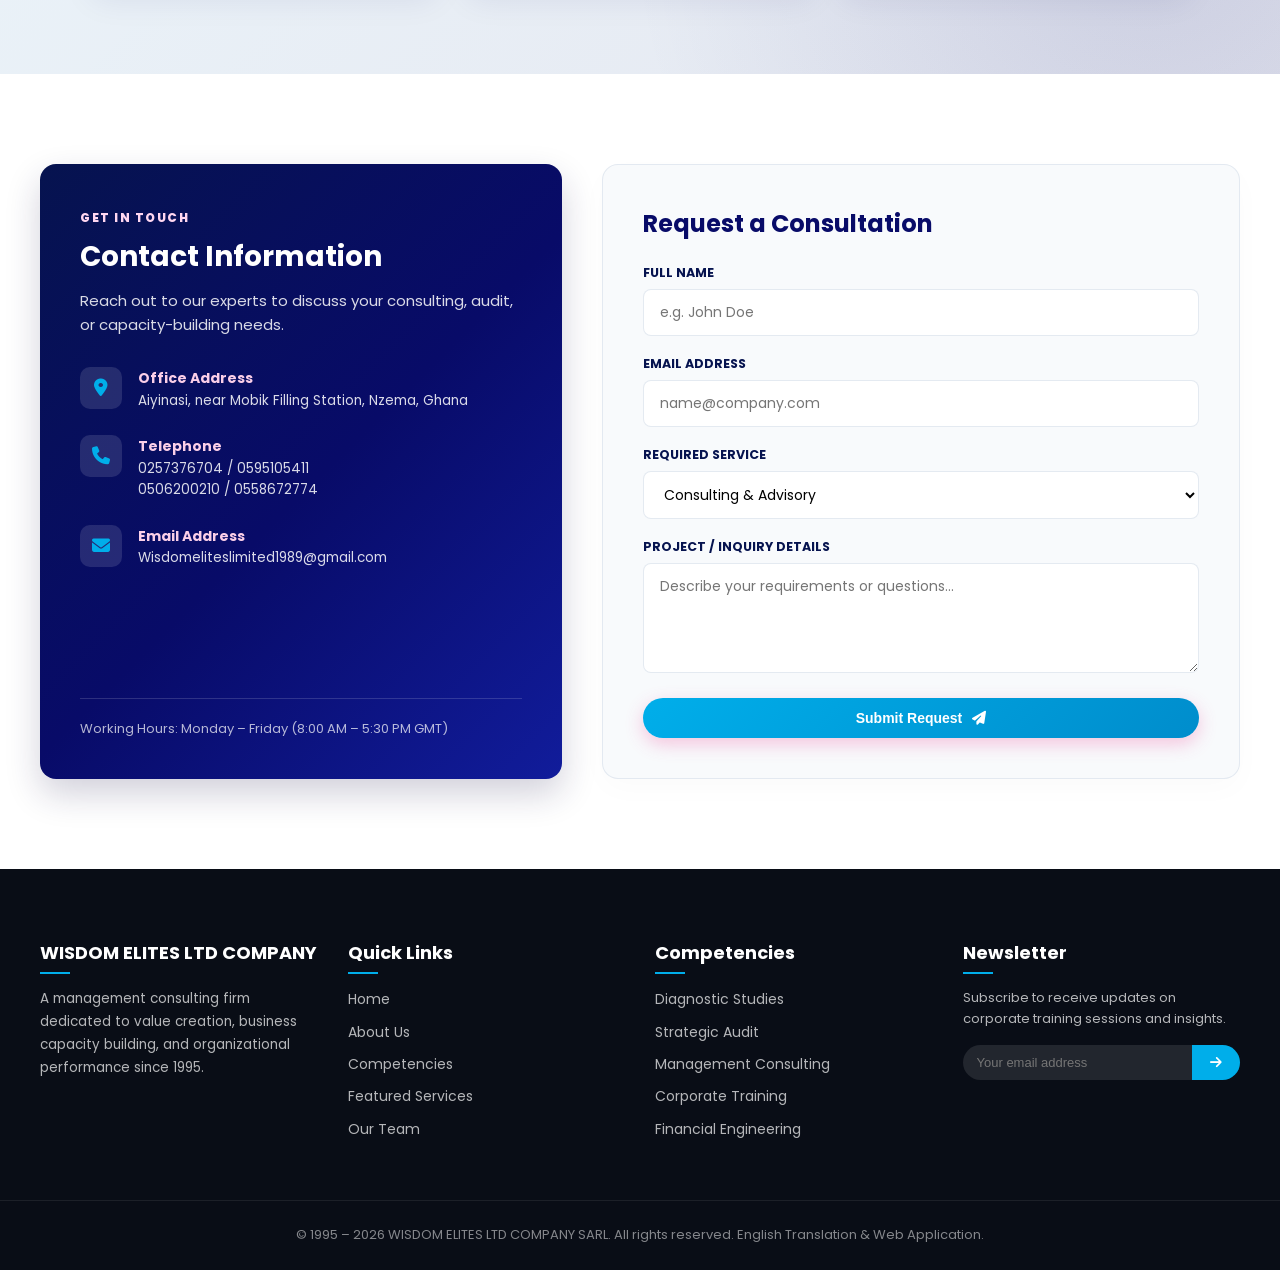
==== commit dd62c278: "updated website features" ====
--- a/index.html
+++ b/index.html
@@ -307,7 +307,7 @@
             <span class="service-tag">Studies & Research</span>
             <h3 class="service-title">Electrical Installation & Maintenance</h3>
               <p class="service-desc">Electrical engineering services for wiring installation, maintenance, and Low Voltage(LV)/High Voltage(HV) transformer installation.</p>
-            <button class="btn btn-outline" onclick="openModal('Customer Satisfaction Surveys', '<p>Our satisfaction survey services help businesses evaluate customer experience across touchpoints, pinpoint operational gaps, and execute data-backed client retention strategies.</p>')">Learn Details</button>
+            <button class="btn btn-outline" onclick="openModal('Electrical Installation & Maintenance', '<p>Our electrical engineering team delivers dependable power installation and maintenance for homes, businesses, and industrial facilities.</p><h4>What we provide</h4><ul><li>Wiring installation for new and existing buildings</li><li>Low Voltage and High Voltage systems</li><li>Transformer installation and maintenance</li><li>Electrical inspection, fault finding, and repairs</li></ul><p>Each project is planned around safety, reliable performance, and the specific demands of your site.</p>')">Learn Details</button>
           </div>
         </div>
 
@@ -318,7 +318,7 @@
             <span class="service-tag">Financial Advisory</span>
             <h3 class="service-title">Civil Engineering & Construction</h3>
               <p class="service-desc">Civil engineering, building construction works, and sales of building construction goods.</p>
-            <button class="btn btn-outline" onclick="openModal('Financial Engineering', '<p>We support growth-stage companies and institutions in structuring financing proposals, assessing ROI, negotiating debt or equity instruments, and securing financial backing from international bodies.</p>')">Learn Details</button>
+            <button class="btn btn-outline" onclick="openModal('Civil Engineering & Construction', '<p>We support building and infrastructure projects from early planning through construction, helping clients deliver practical, durable results.</p><h4>What we provide</h4><ul><li>Civil engineering and building construction works</li><li>Project planning and site coordination</li><li>Construction supervision and quality checks</li><li>Sales of building construction goods</li></ul><p>Our approach combines technical guidance, careful resource planning, and close attention to project timelines.</p>')">Learn Details</button>
           </div>
         </div>
 
@@ -329,7 +329,7 @@
             <span class="service-tag">Industrial Optimization</span>
             <h3 class="service-title">Energy Commission & ECG Contractor</h3>
               <p class="service-desc">Domestic, commercial, and industrial energy services, including single-phase and three-phase meter and Transformer installation.</p>
-            <button class="btn btn-outline" onclick="openModal('Industrial Engineering', '<p>Our industrial engineering experts evaluate technical production lines, supply chain logistics, equipment utility, and quality control systems to minimize waste and boost yields.</p>')">Learn Details</button>
+            <button class="btn btn-outline" onclick="openModal('Energy Commission & ECG Contractor', '<p>We provide compliant electrical and energy services for domestic, commercial, and industrial customers.</p><h4>What we provide</h4><ul><li>Single-phase and three-phase meter installation</li><li>Transformer installation and servicing</li><li>Power distribution and connection support</li><li>Electrical systems for homes, offices, and industrial sites</li></ul><p>Our work is focused on safe installations, dependable supply, and solutions suited to the capacity of each customer.</p>')">Learn Details</button>
           </div>
         </div>
 
@@ -340,7 +340,7 @@
             <span class="service-tag">Human Capital</span>
             <h3 class="service-title">Access Control & Video Intercom</h3>
               <p class="service-desc">Hikvision security installation work, including access control and video intercom systems.</p>
-            <button class="btn btn-outline" onclick="openModal('Capacity Building & Training', '<p>Recognized by the FDFP (Professional Training Development Fund), we design intra and inter-company training sessions tailored to organizational skill needs.</p>')">Learn Details</button>
+            <button class="btn btn-outline" onclick="openModal('Access Control & Video Intercom', '<p>We install Hikvision security systems that help organizations control access and monitor communication at their premises.</p><h4>What we provide</h4><ul><li>Access control system installation</li><li>Video intercom installation and configuration</li><li>Equipment setup and system testing</li><li>Guidance for users and site administrators</li></ul><p>Every installation is configured for the layout, security requirements, and daily workflow of your property.</p>')">Learn Details</button>
           </div>
         </div>
       </div>
@@ -433,11 +433,11 @@
           </div>
         </div>
 
-        <!-- Seiny YAO -->
+        <!-- Mr. Benjamin NKETIAH -->
         <div class="team-card">
           <div class="team-avatar-wrapper">
-            <img src="image/Benjamin Nketiah.jpeg" alt="Seiny YAO" onerror="this.style.display='none'; this.nextElementSibling.style.display='flex';">
-            <div class="team-avatar-fallback" style="display:none;">SY</div>
+            <img src="image/Benjamin Nketiah.jpeg" alt="Mr. Benjamin NKETIAH" onerror="this.style.display='none'; this.nextElementSibling.style.display='flex';">
+            <div class="team-avatar-fallback" style="display:none;">BN</div>
           </div>
           <div class="team-info">
             <h4 class="team-name">Mr. Benjamin NKETIAH</h4>
@@ -445,11 +445,11 @@
           </div>
         </div>
 
-        <!-- Michel NEGALO -->
+        <!-- Alfred BOADI -->
         <div class="team-card">
           <div class="team-avatar-wrapper">
-            <img src="image/Alfred BOADI.jpeg" alt="Michel NEGALO" onerror="this.style.display='none'; this.nextElementSibling.style.display='flex';">
-            <div class="team-avatar-fallback" style="display:none;">MN</div>
+            <img src="image/Alfred BOADI.jpeg" alt="Alfred BOADI" onerror="this.style.display='none'; this.nextElementSibling.style.display='flex';">
+            <div class="team-avatar-fallback" style="display:none;">AB</div>
           </div>
           <div class="team-info">
             <h4 class="team-name">Alfred BOADI</h4>
@@ -457,11 +457,11 @@
           </div>
         </div>
 
-        <!-- Aimé WAHI -->
+        <!-- Sarah KWAMEKYI -->
         <div class="team-card">
           <div class="team-avatar-wrapper">
-            <img src="image/Sarah Kwamekyi.jpeg" alt="Aimé WAHI" onerror="this.style.display='none'; this.nextElementSibling.style.display='flex';">
-            <div class="team-avatar-fallback" style="display:none;">AW</div>
+            <img src="image/Sarah Kwamekyi.jpeg" alt="Sarah KWAMEKYI" onerror="this.style.display='none'; this.nextElementSibling.style.display='flex';">
+            <div class="team-avatar-fallback" style="display:none;">SK</div>
           </div>
           <div class="team-info">
             <h4 class="team-name">Sarah KWAMEKYI</h4>
@@ -469,51 +469,27 @@
           </div>
         </div>
 
-        <!-- Dramane FOFANA -->
+        <!-- Patience ADU -->
         <div class="team-card">
           <div class="team-avatar-wrapper">
-            <img src="image/WhatsApp Image 2026-08-29 at 6.35.25 PM.jpeg" alt="Dramane FOFANA" onerror="this.style.display='none'; this.nextElementSibling.style.display='flex';">
-            <div class="team-avatar-fallback" style="display:none;">DF</div>
+            <img src="image/WhatsApp Image 2026-08-29 at 6.35.25 PM.jpeg" alt="Patience ADU" onerror="this.style.display='none'; this.nextElementSibling.style.display='flex';">
+            <div class="team-avatar-fallback" style="display:none;">PA</div>
           </div>
           <div class="team-info">
-            <h4 class="team-name">Dramane FOFANA</h4>
+            <h4 class="team-name">Patience ADU</h4>
             <p class="team-role">Project Manager – Materials</p>
           </div>
         </div>
 
-        <!-- Jean Jacques ATTEMENE -->
+        <!-- Mathew ARHIN -->
         <div class="team-card">
           <div class="team-avatar-wrapper">
-            <img src="image/Mathew Arhin 1.jpg" alt="Jean Jacques ATTEMENE" onerror="this.style.display='none'; this.nextElementSibling.style.display='flex';">
-            <div class="team-avatar-fallback" style="display:none;">JA</div>
+            <img src="image/Mathew Arhin 1.jpg" alt="Mathew ARHIN" onerror="this.style.display='none'; this.nextElementSibling.style.display='flex';">
+            <div class="team-avatar-fallback" style="display:none;">MA</div>
           </div>
           <div class="team-info">
             <h4 class="team-name">Mathew ARHIN</h4>
             <p class="team-role">Project Manager – Electrical Wiring</p>
-          </div>
-        </div>
-
-        <!-- Franck GOGOGNON -->
-        <div class="team-card">
-          <div class="team-avatar-wrapper">
-            <img src="https://cabinetelites.com/wp-content/uploads/2020/11/gogognon-franck-noir.jpg" alt="Franck GOGOGNON" onerror="this.style.display='none'; this.nextElementSibling.style.display='flex';">
-            <div class="team-avatar-fallback" style="display:none;">FG</div>
-          </div>
-          <div class="team-info">
-            <h4 class="team-name">Franck GOGOGNON</h4>
-            <p class="team-role">Project Manager – HR & Training</p>
-          </div>
-        </div>
-
-        <!-- Ami DIARRA -->
-        <div class="team-card">
-          <div class="team-avatar-wrapper">
-            <img src="https://cabinetelites.com/wp-content/uploads/2019/09/diarra-ami.jpg" alt="Ami DIARRA" onerror="this.style.display='none'; this.nextElementSibling.style.display='flex';">
-            <div class="team-avatar-fallback" style="display:none;">AD</div>
-          </div>
-          <div class="team-info">
-            <h4 class="team-name">Ami DIARRA</h4>
-            <p class="team-role">Training Assistant</p>
           </div>
         </div>
       </div>
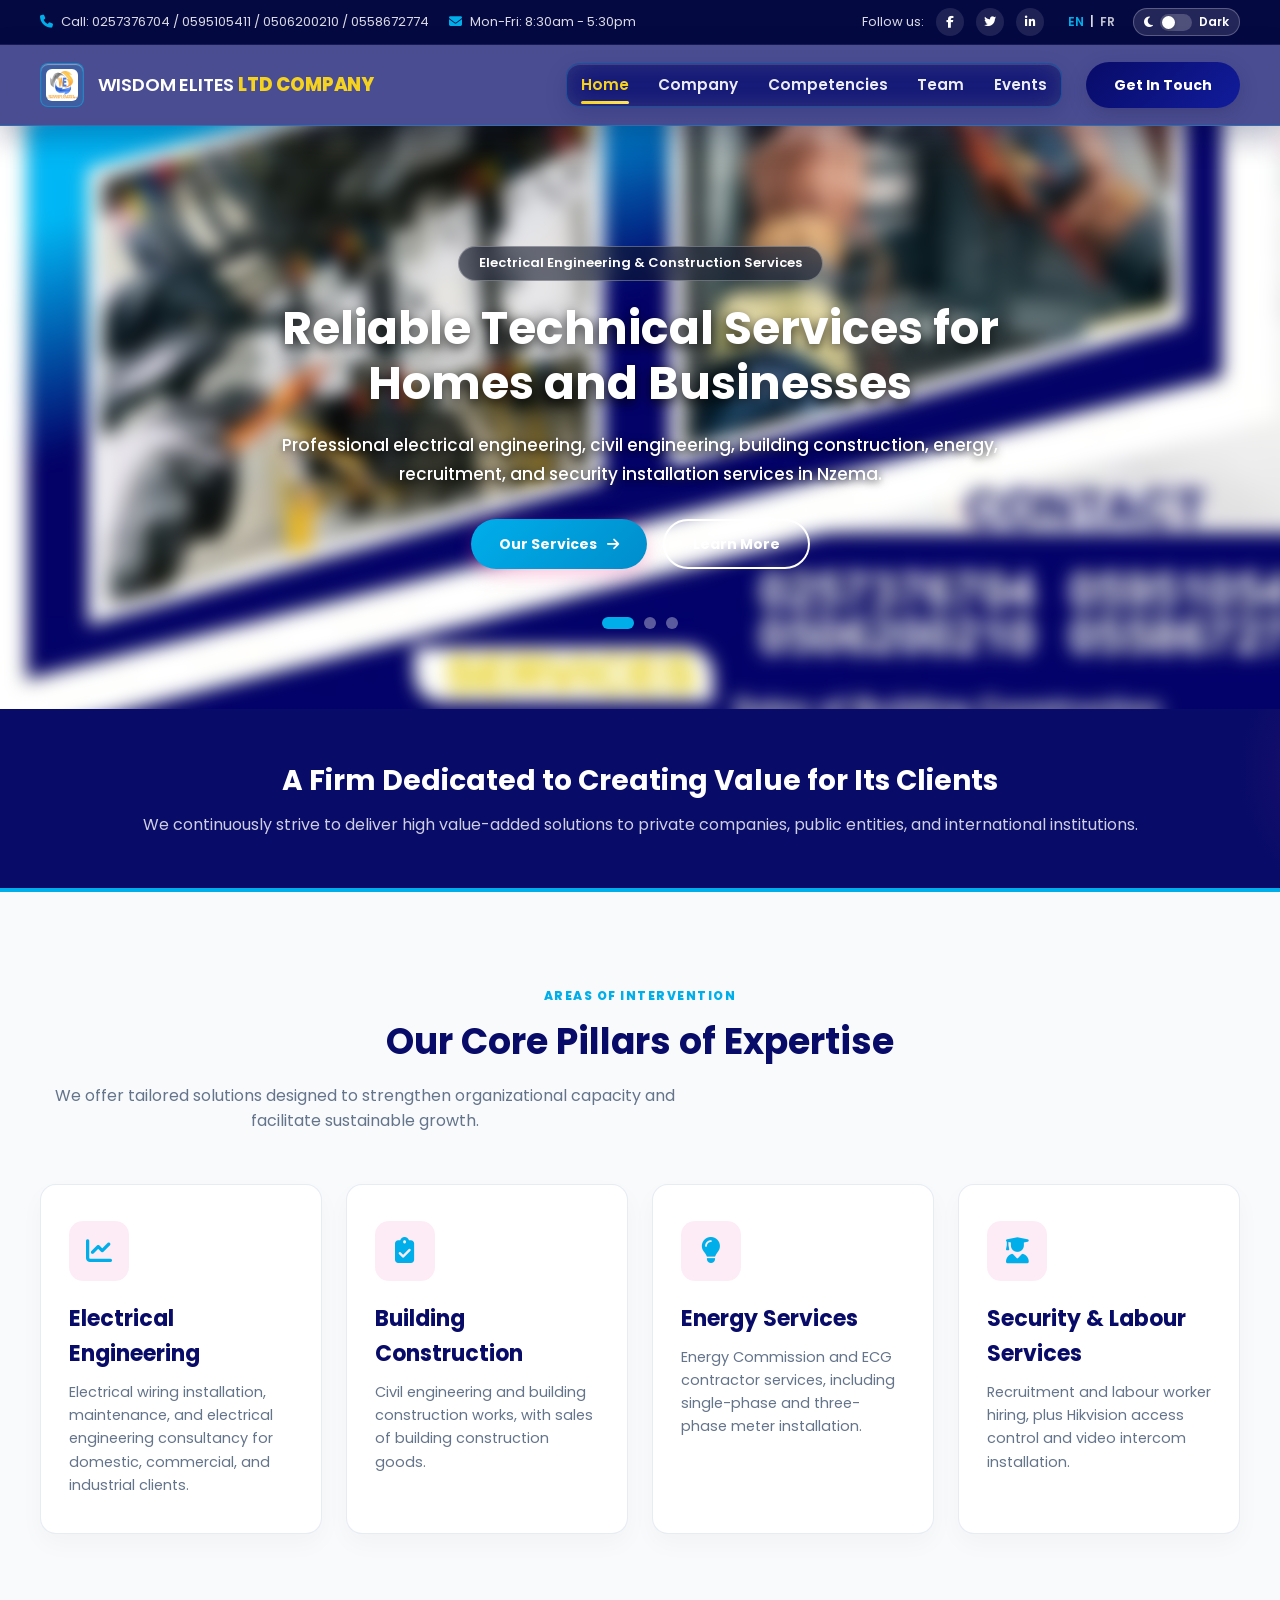
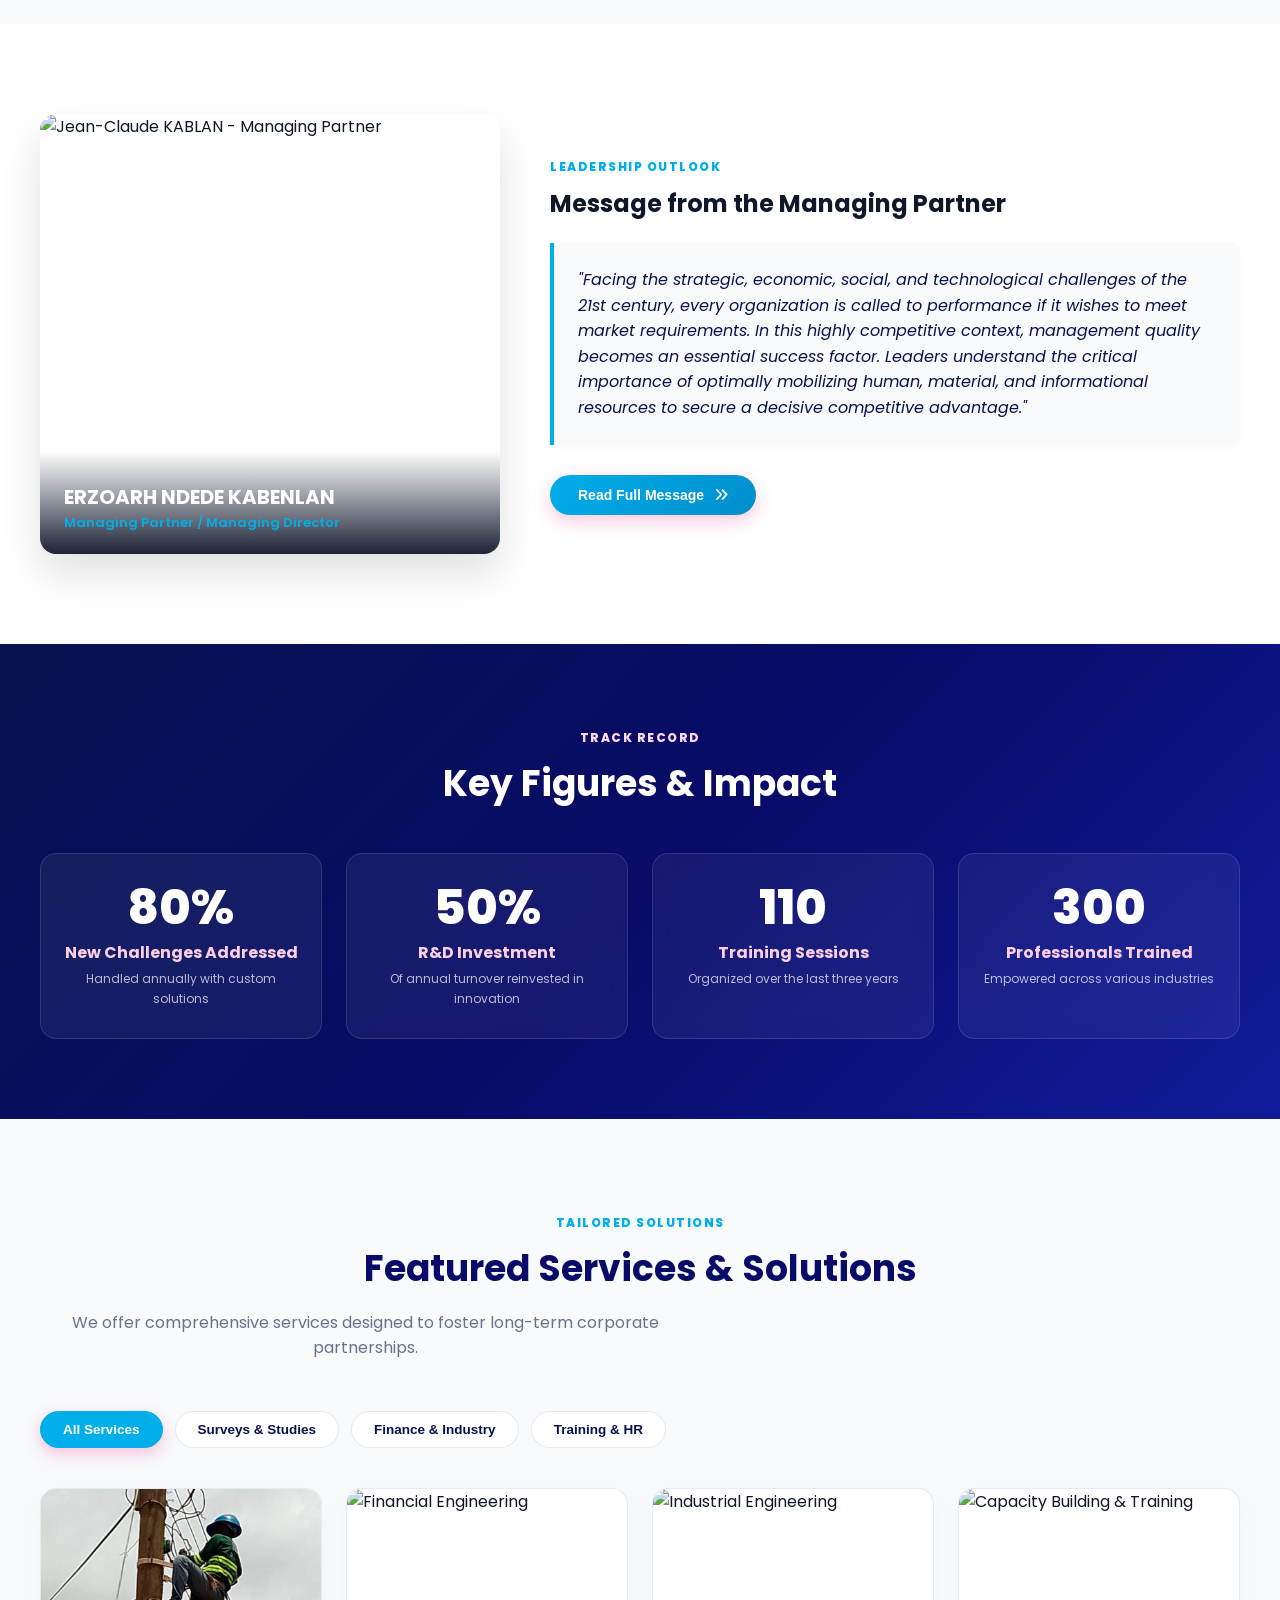
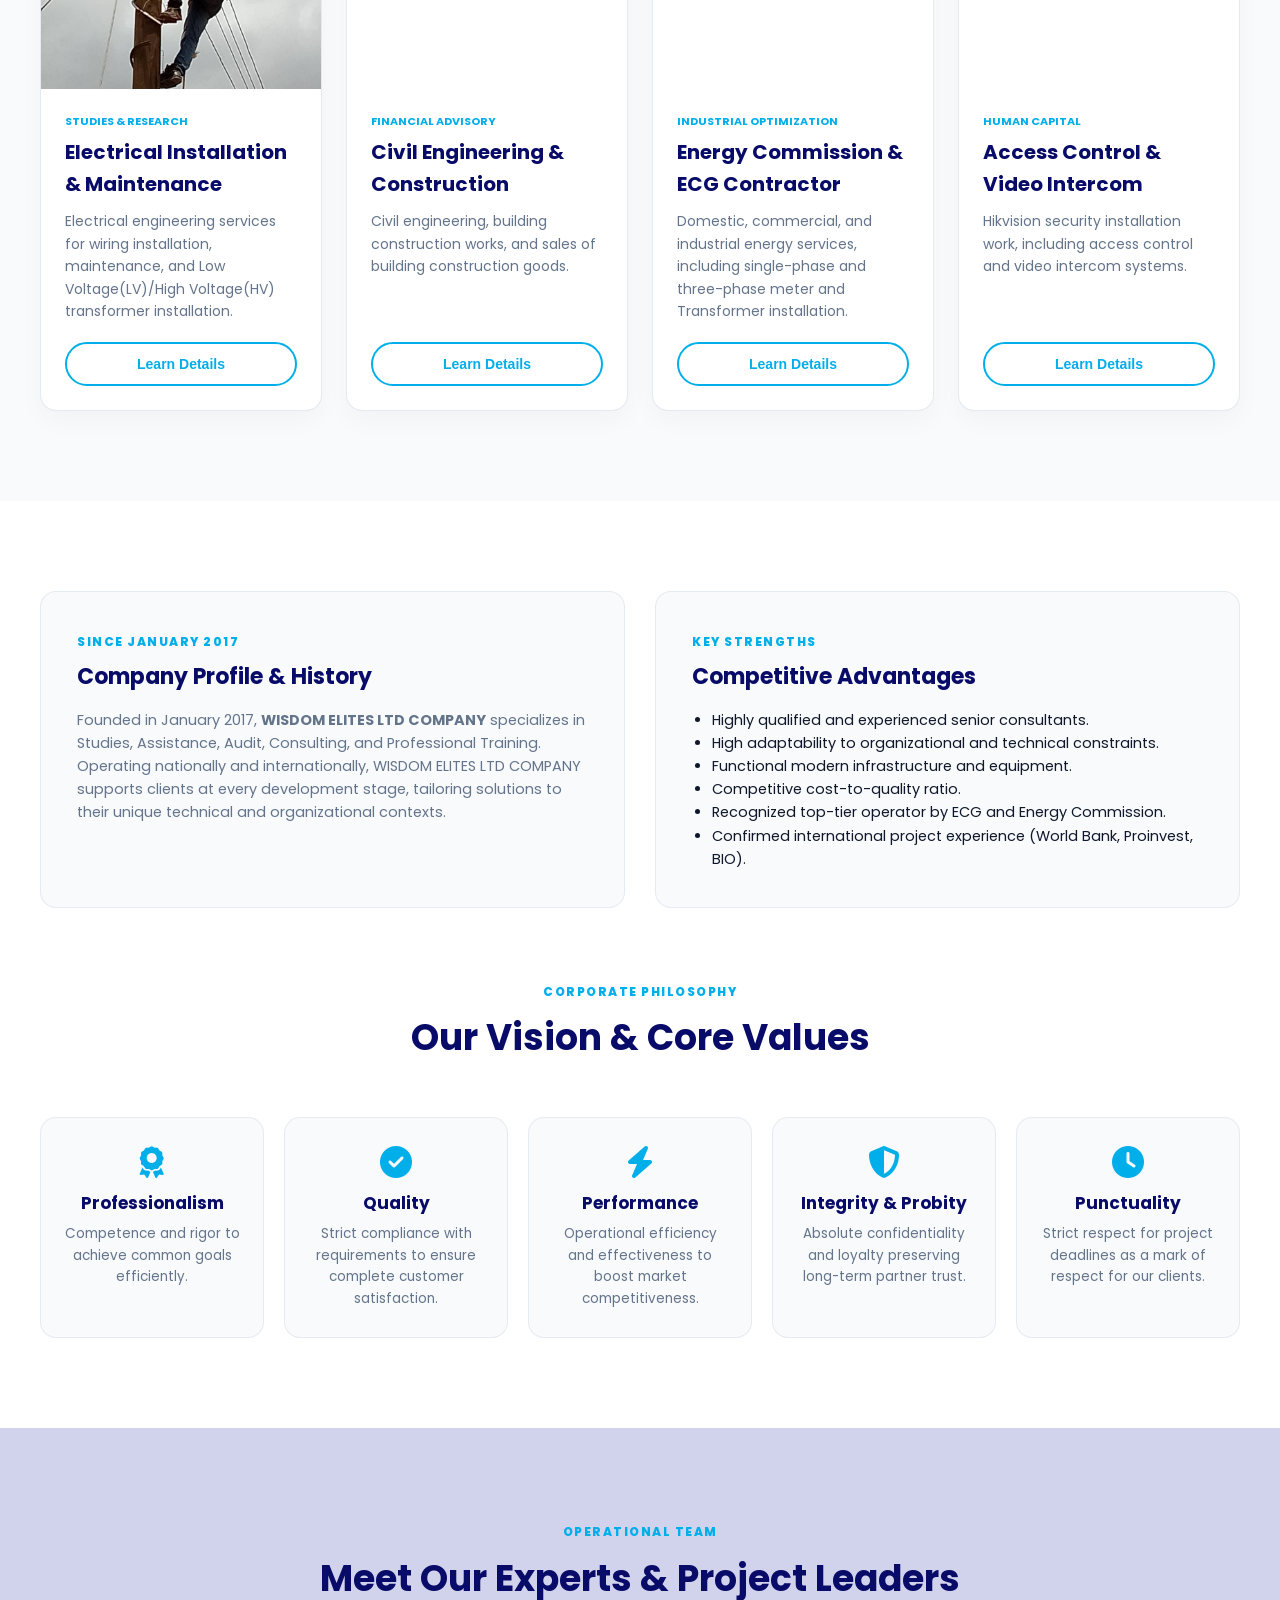
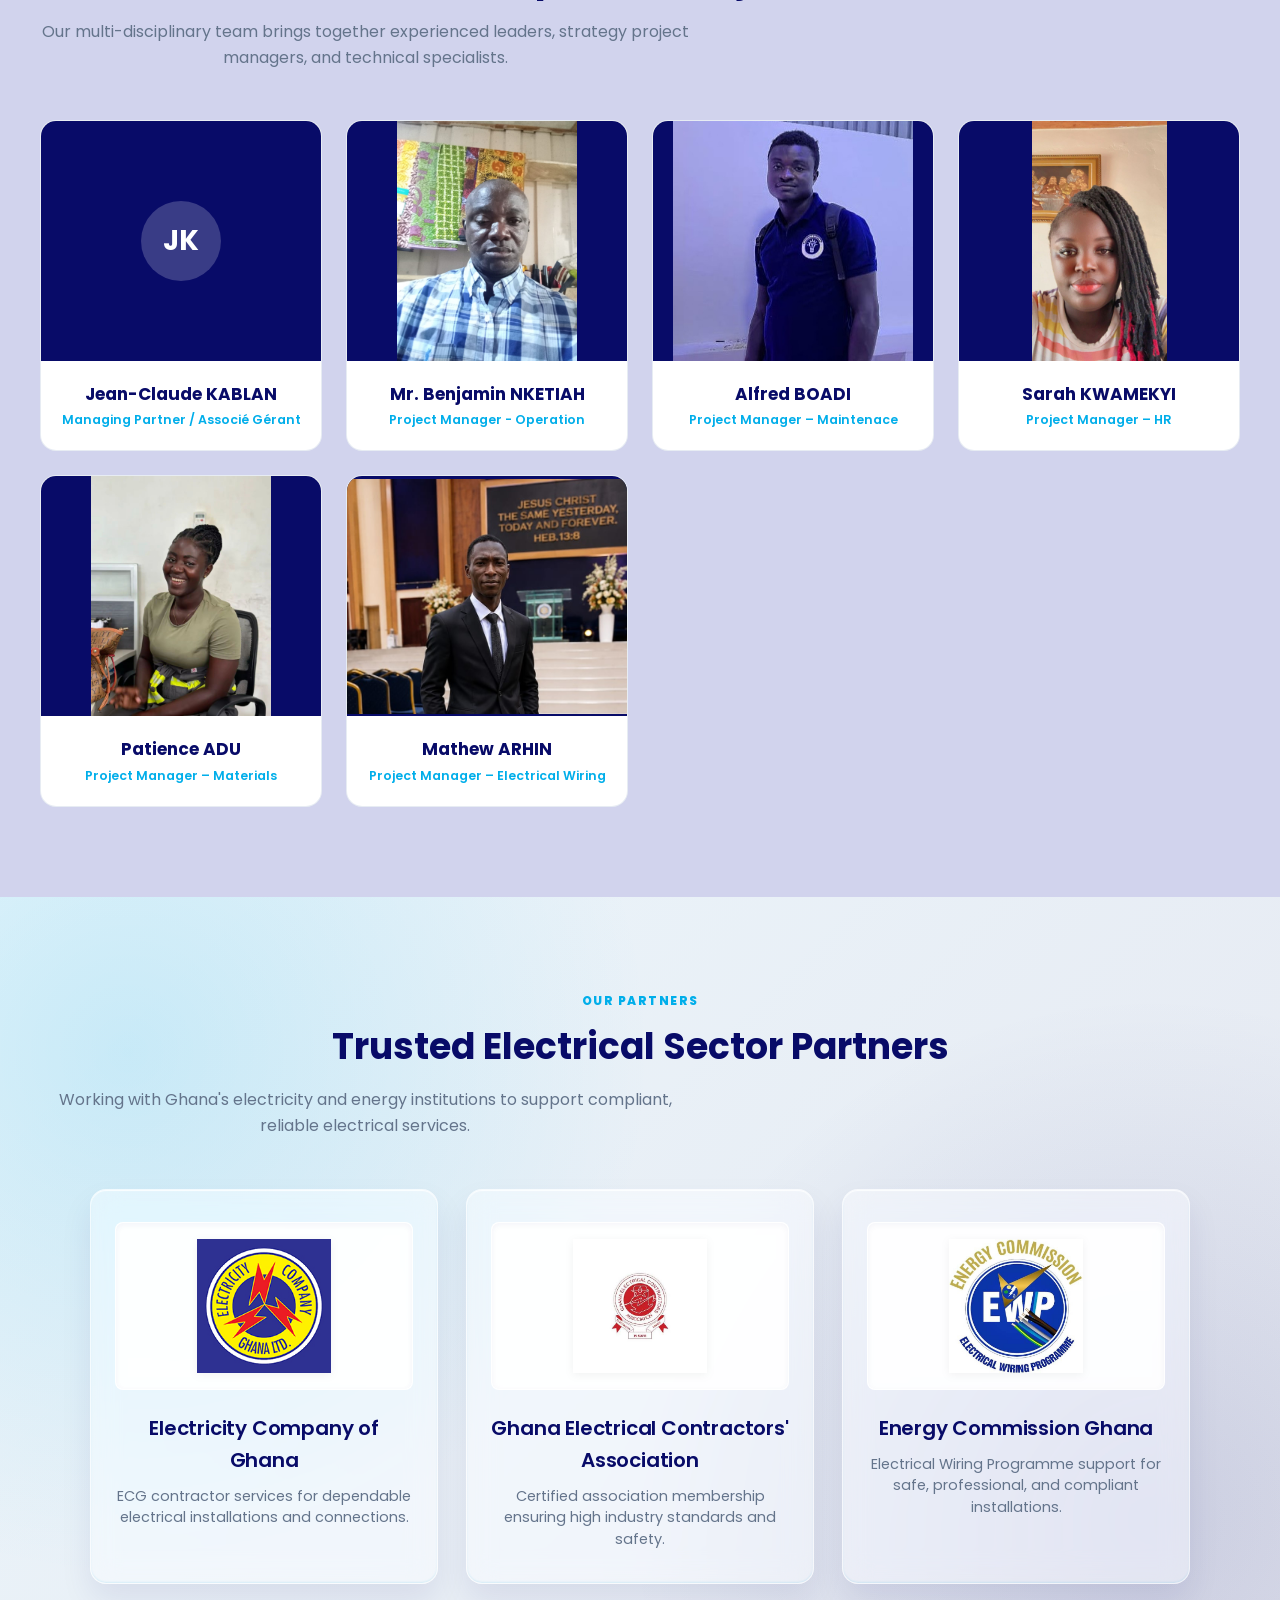
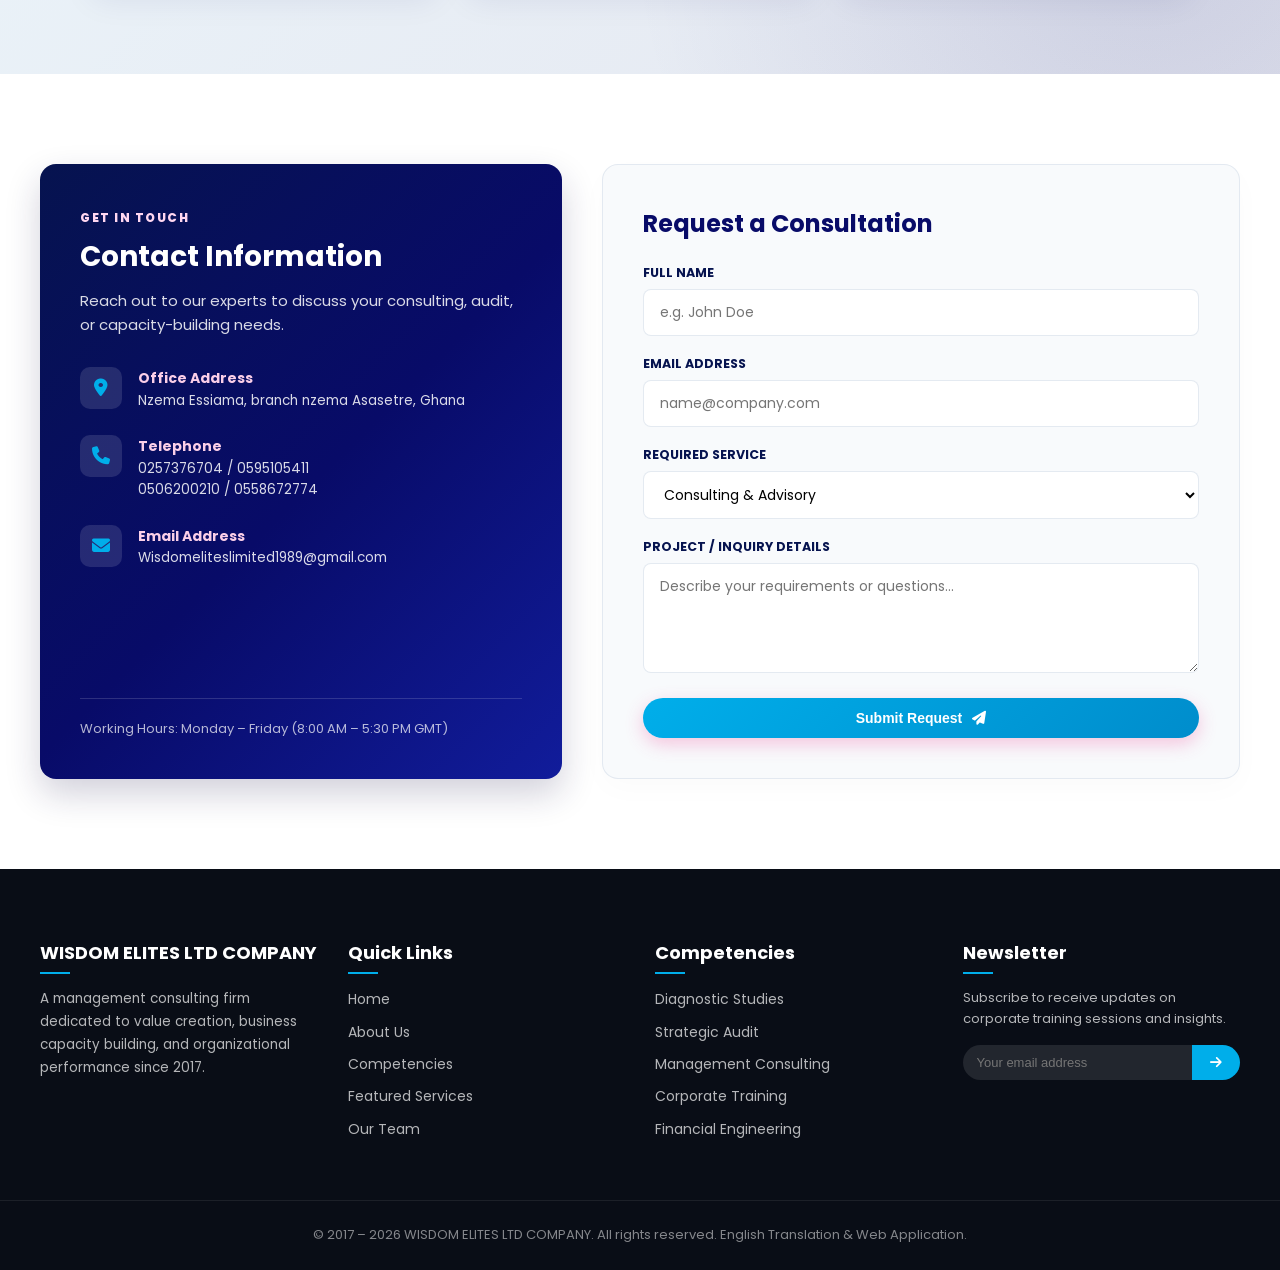
==== commit e7189ac5: "update website features" ====
--- a/index.html
+++ b/index.html
@@ -4,7 +4,7 @@
   <meta charset="UTF-8">
   <meta name="viewport" content="width=device-width, initial-scale=1.0">
   <title>WISDOM ELITES LTD COMPANY</title>
-  <meta name="description" content="WISDOM ELITES LTD COMPANY SARL is a premier consulting, audit, studies, and training firm providing high value-added solutions across West Africa and internationally.">
+  <meta name="description" content="WISDOM ELITES LTD COMPANY is a premier consulting, audit, studies, and training firm providing high value-added solutions across West Africa and internationally.">
 
   <!-- Google Fonts -->
   <link rel="preconnect" href="https://fonts.googleapis.com">
@@ -242,7 +242,7 @@
             management quality becomes an essential success factor. Leaders understand the critical importance of optimally mobilizing human, material, and informational resources to secure a decisive competitive advantage."
           </blockquote>
           <button class="btn" onclick="openModal('Managing Partner Message', `<p>Facing the strategic, economic, social, and technological challenges of the 21st century, every organization is called to performance if it wishes to meet market requirements.<br><br>In this highly competitive context, 
-            management quality becomes an essential success factor. Leaders understand the critical importance of optimally mobilizing human, material, and informational resources to secure a decisive competitive advantage for their organizations.<br><br>Since January 2017, <strong>WISDOM ELITES LTD COMPANY SARL</strong> has been committed to standing alongside companies, institutions, and development partners to provide tailored consulting, audit, financial engineering, and training solutions that foster sustainable progress.</p>`)">Read Full Message <i class="fa-solid fa-angles-right"></i></button>
+            management quality becomes an essential success factor. Leaders understand the critical importance of optimally mobilizing human, material, and informational resources to secure a decisive competitive advantage for their organizations.<br><br>Since January 2017, <strong>WISDOM ELITES LTD COMPANY</strong> has been committed to standing alongside companies, institutions, and development partners to provide tailored consulting, audit, financial engineering, and training solutions that foster sustainable progress.</p>`)">Read Full Message <i class="fa-solid fa-angles-right"></i></button>
         </div>
       </div>
     </div>
@@ -352,9 +352,9 @@
     <div class="container">
       <div class="about-grid">
         <div class="about-box">
-          <span class="section-tag">Since January 1995</span>
+          <span class="section-tag">Since January 2017</span>
           <h3>Company Profile & History</h3>
-          <p>Founded in January 2017, <strong>WISDOM ELITES LTD COMPANY SARL</strong> specializes in Studies, Assistance, Audit, Consulting, and Professional Training. Operating nationally and internationally, WISDOM ELITES LTD COMPANY supports clients at every development stage, tailoring solutions to their unique technical and organizational contexts.</p>
+          <p>Founded in January 2017, <strong>WISDOM ELITES LTD COMPANY</strong> specializes in Studies, Assistance, Audit, Consulting, and Professional Training. Operating nationally and internationally, WISDOM ELITES LTD COMPANY supports clients at every development stage, tailoring solutions to their unique technical and organizational contexts.</p>
         </div>
 
         <div class="about-box">
@@ -554,7 +554,7 @@
                 </div>
                 <div class="contact-item-text">
                   <h5>Office Address</h5>
-                  <p>Aiyinasi, near Mobik Filling Station, Nzema, Ghana</p>
+                  <p>Nzema Essiama, branch nzema Asasetre, Ghana</p>
                 </div>
               </div>
 
@@ -628,7 +628,7 @@
       <div class="footer-grid">
         <div class="footer-col">
           <h4>WISDOM ELITES LTD COMPANY</h4>
-          <p style="font-size:13.5px; line-height:1.7;">A management consulting firm dedicated to value creation, business capacity building, and organizational performance since 1995.</p>
+          <p style="font-size:13.5px; line-height:1.7;">A management consulting firm dedicated to value creation, business capacity building, and organizational performance since 2017.</p>
         </div>
 
         <div class="footer-col">
@@ -666,7 +666,7 @@
 
     <div class="footer-bottom">
       <div class="container">
-        <p>© 1995 – 2026 WISDOM ELITES LTD COMPANY SARL. All rights reserved. English Translation & Web Application.</p>
+        <p>© 2017 – 2026 WISDOM ELITES LTD COMPANY. All rights reserved. English Translation & Web Application.</p>
       </div>
     </div>
   </footer>
--- a/styles.css
+++ b/styles.css
@@ -1370,12 +1370,9 @@
 .team-avatar-wrapper img {
   width: 100%;
   height: 100%;
-  object-fit: cover;
-  transition: transform 0.5s ease;
-}
-
-.team-card:hover .team-avatar-wrapper img {
-  transform: scale(1.08);
+  object-fit: contain;
+  object-position: center;
+  transition: opacity 0.3s ease;
 }
 
 .team-avatar-fallback {
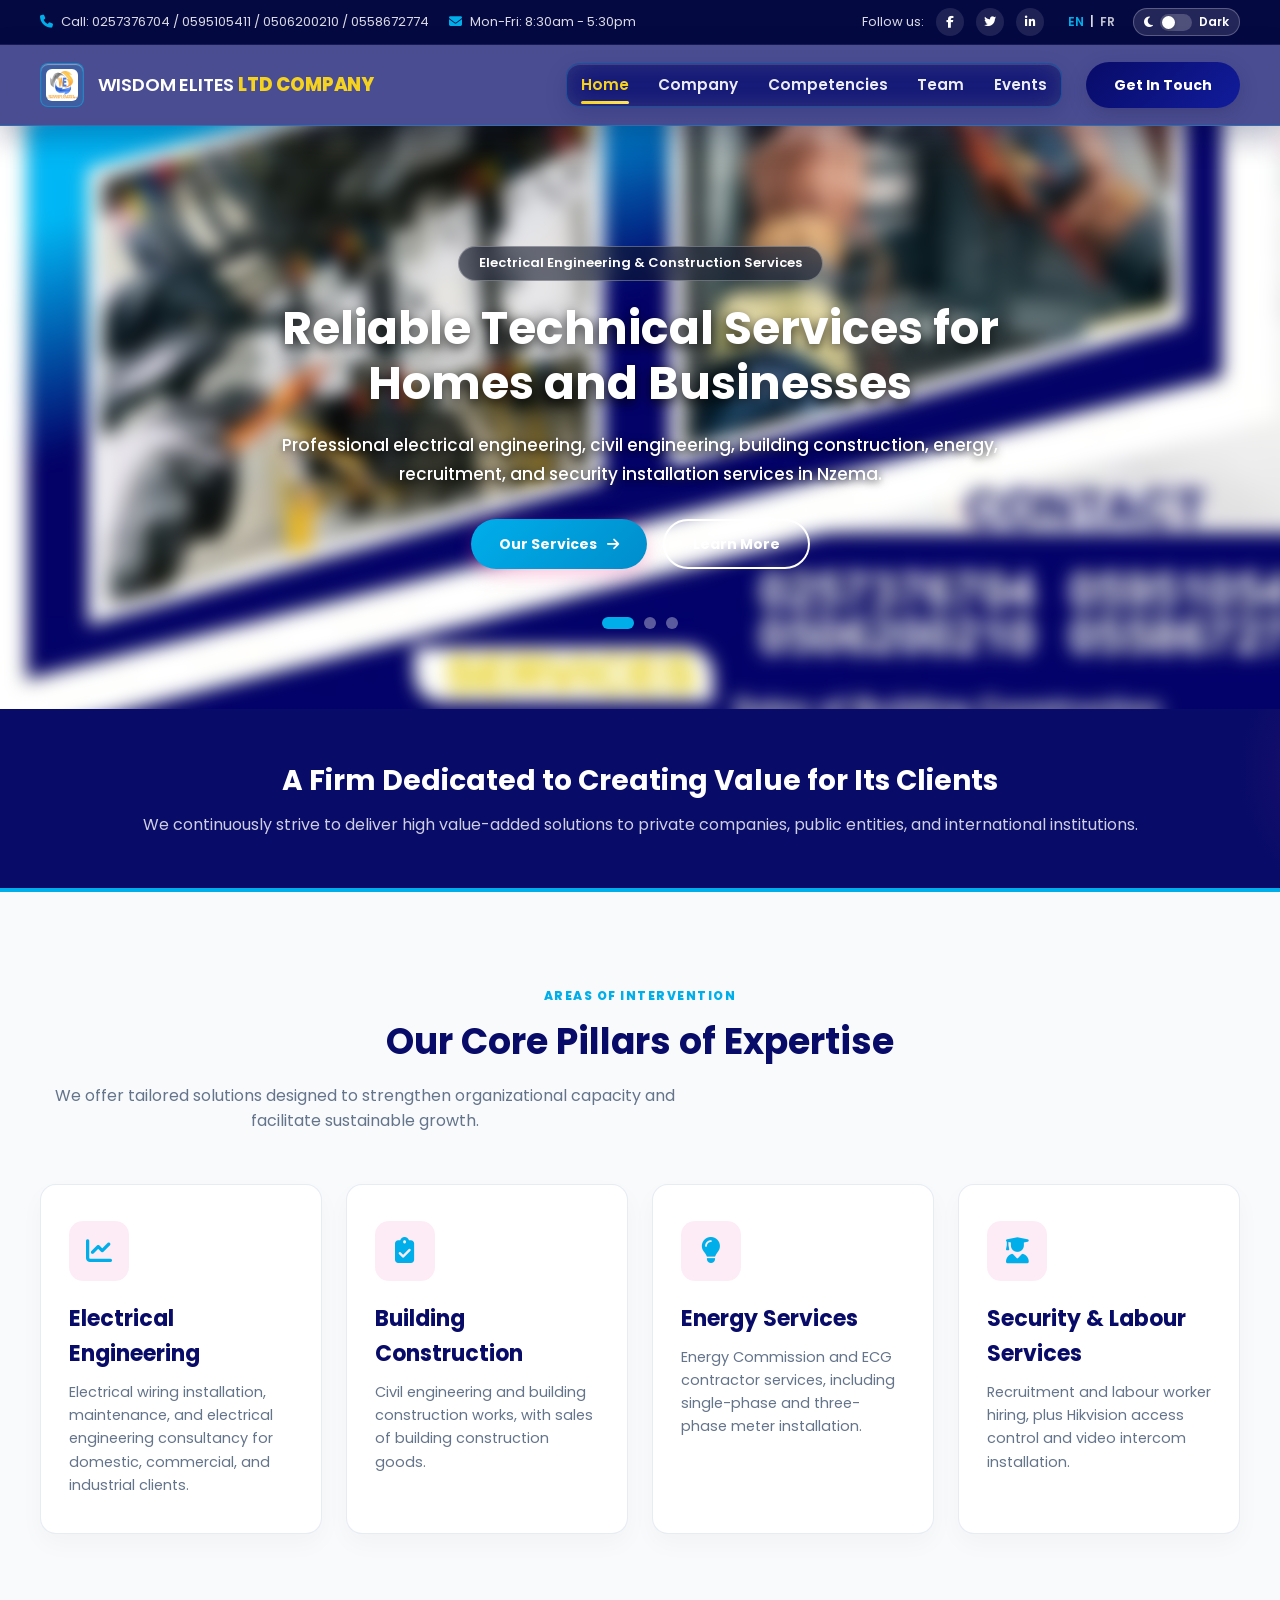
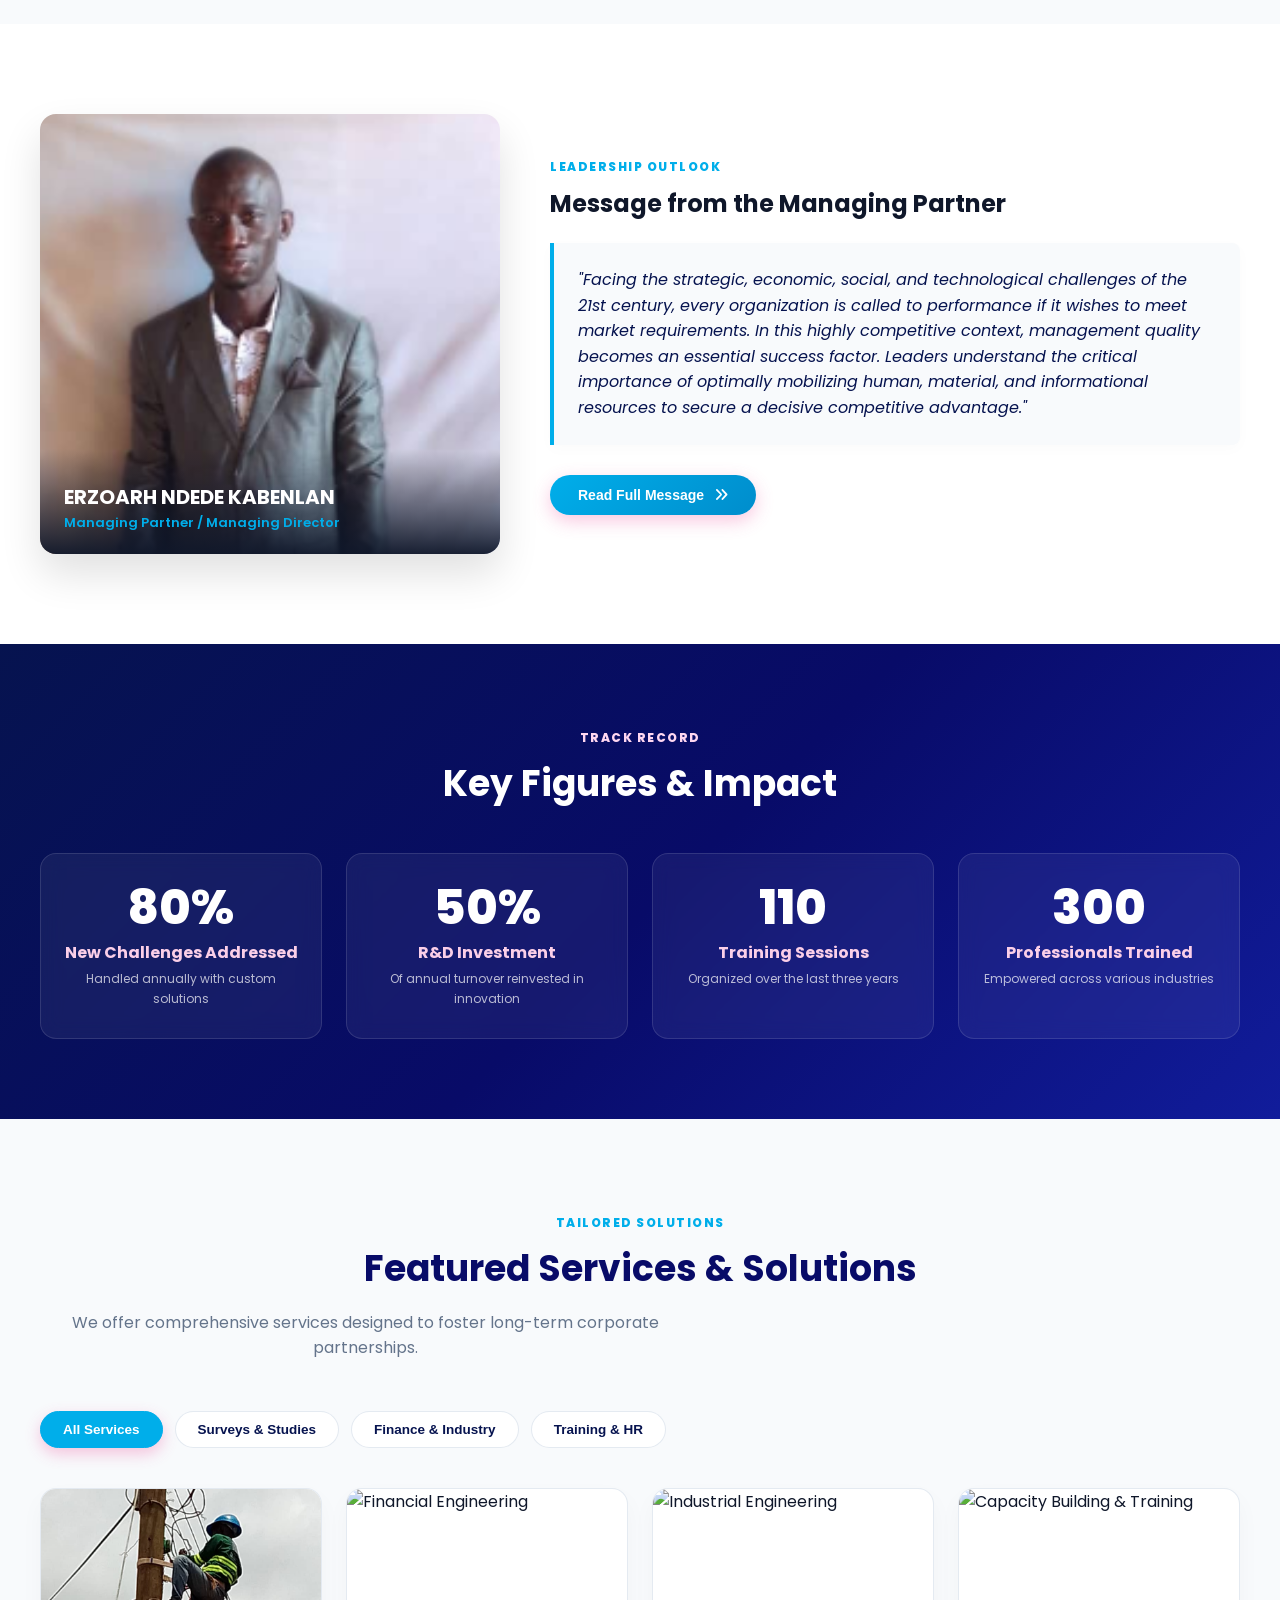
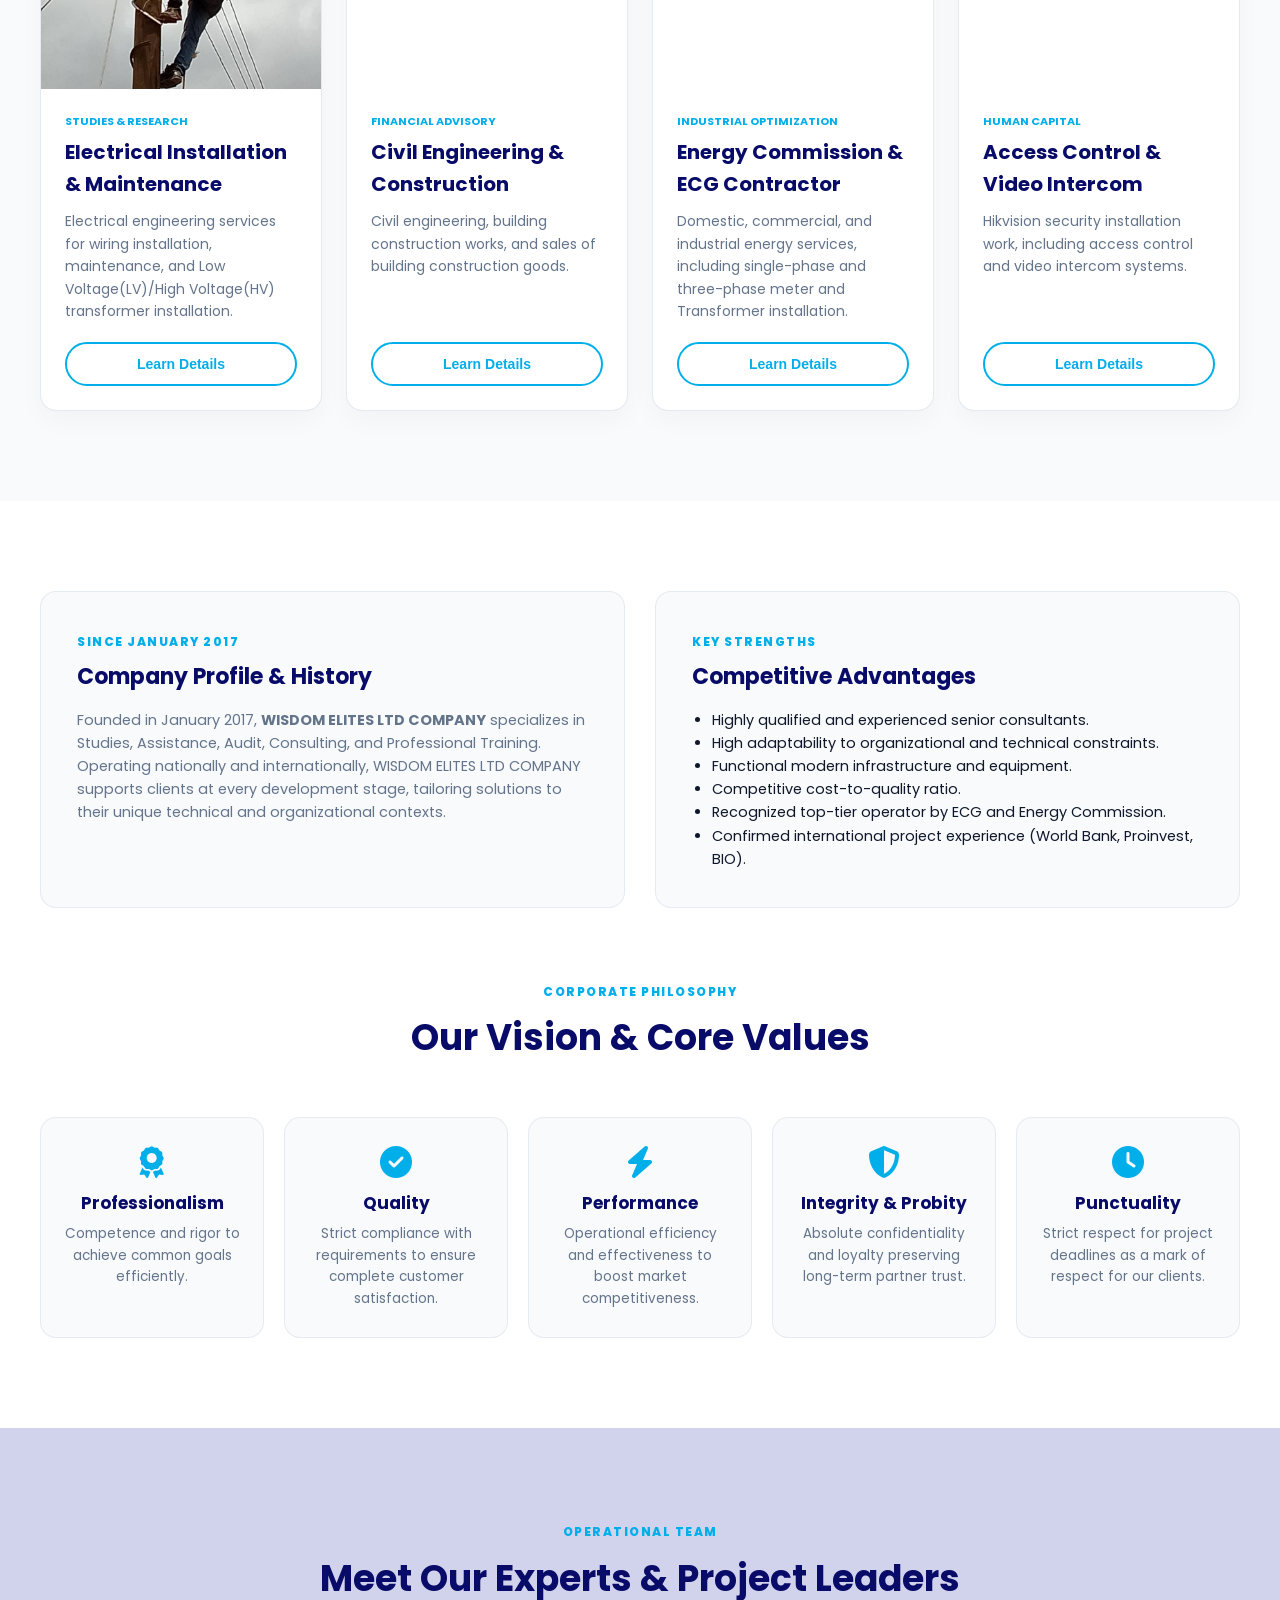
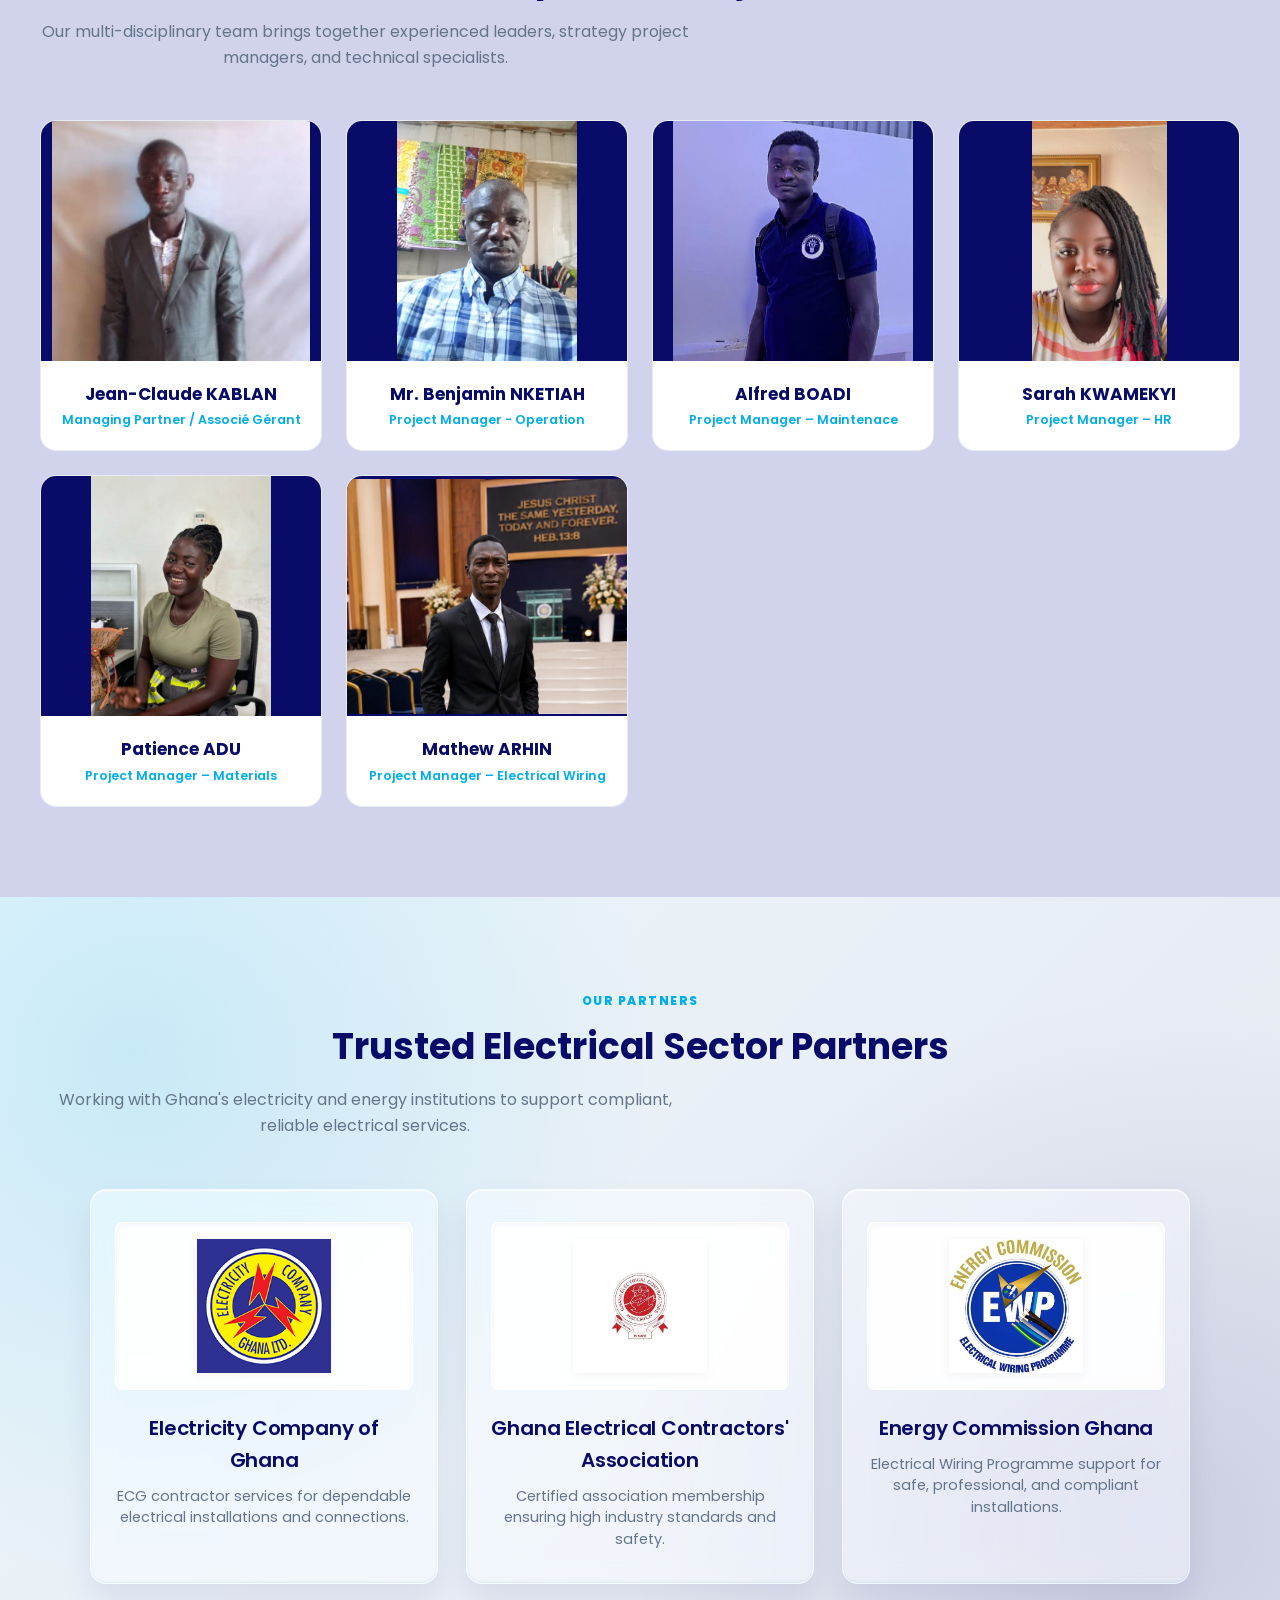
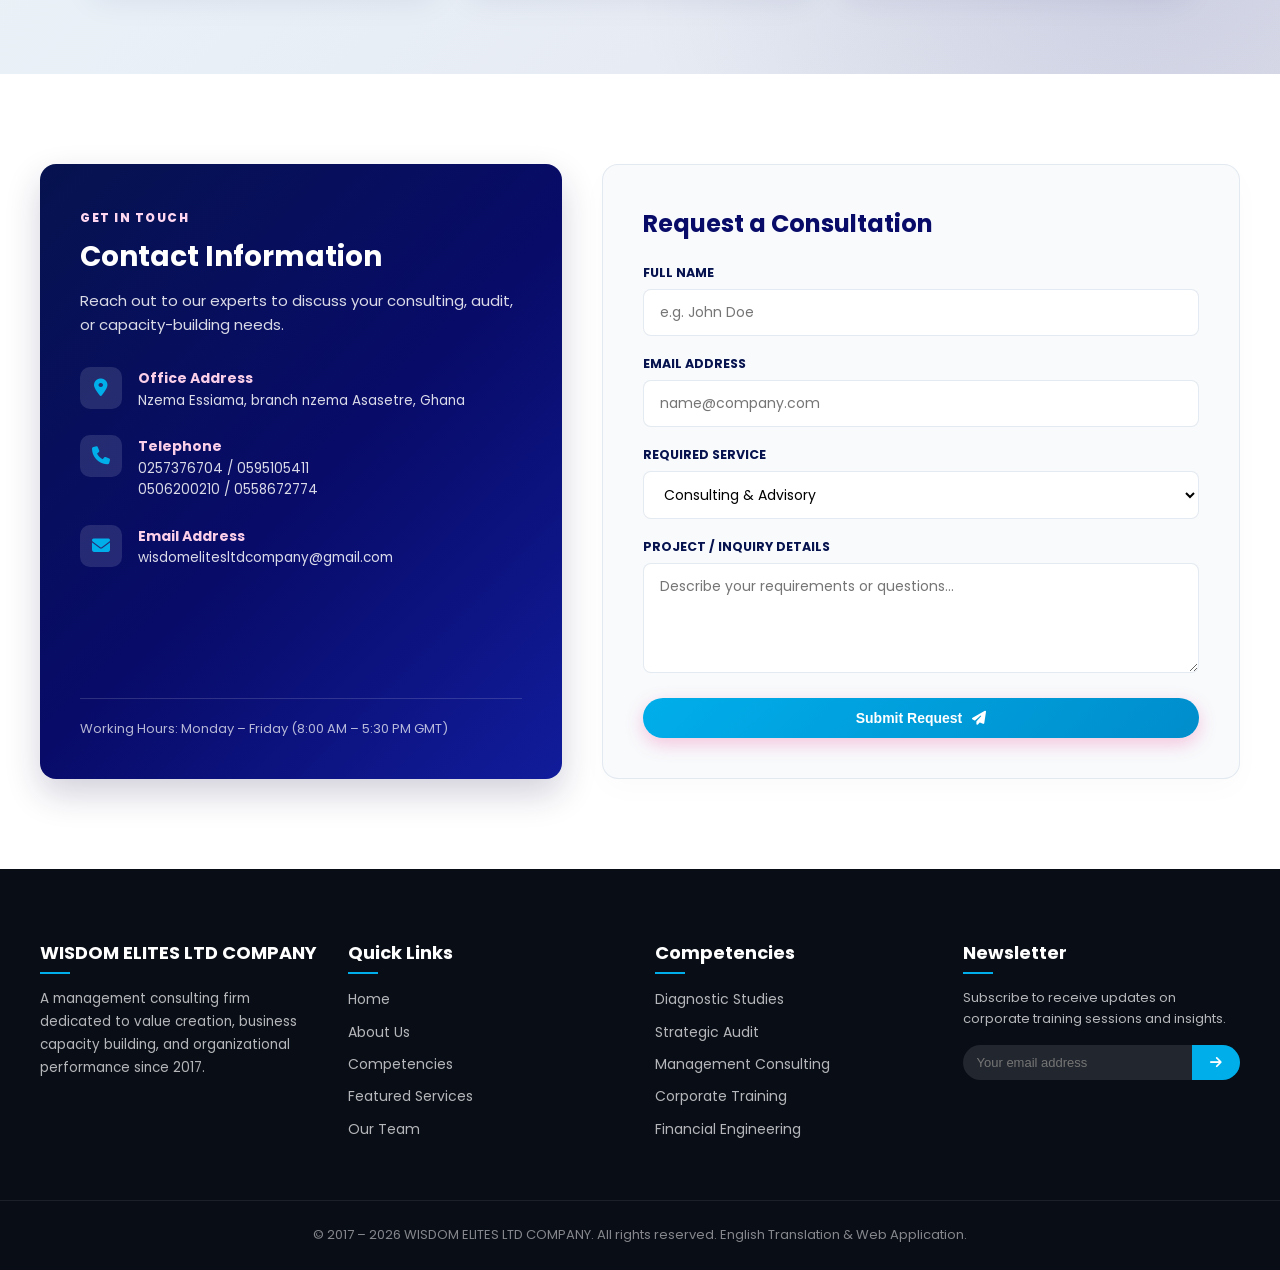
==== commit 35fdb6d3: "update website features" ====
--- a/index.html
+++ b/index.html
@@ -228,7 +228,7 @@
     <div class="container">
       <div class="partner-wrapper">
         <div class="partner-img-box">
-          <img src="https://cabinetelites.com/wp-content/uploads/2019/10/kablan-jean-claude-1.jpg" alt="Jean-Claude KABLAN - Managing Partner">
+          <img src="image/Boss.png" alt="Jean-Claude KABLAN - Managing Partner">
           <div class="partner-badge">
             <h4>ERZOARH NDEDE KABENLAN</h4>
             <p>Managing Partner / Managing Director</p>
@@ -424,7 +424,7 @@
         <!-- Jean-Claude KABLAN -->
         <div class="team-card">
           <div class="team-avatar-wrapper">
-            <img src="https://cabinetelites.com/wp-content/uploads/2019/09/kablan-jean-claude.jpg" alt="Jean-Claude KABLAN" onerror="this.style.display='none'; this.nextElementSibling.style.display='flex';">
+            <img src="image/Boss.png" alt="Jean-Claude KABLAN" onerror="this.style.display='none'; this.nextElementSibling.style.display='flex';">
             <div class="team-avatar-fallback" style="display:none;">JK</div>
           </div>
           <div class="team-info">
@@ -574,7 +574,7 @@
                 </div>
                 <div class="contact-item-text">
                   <h5>Email Address</h5>
-                  <p>Wisdomeliteslimited1989@gmail.com</p>
+                  <p>wisdomelitesltdcompany@gmail.com</p>
                 </div>
               </div>
             </div>
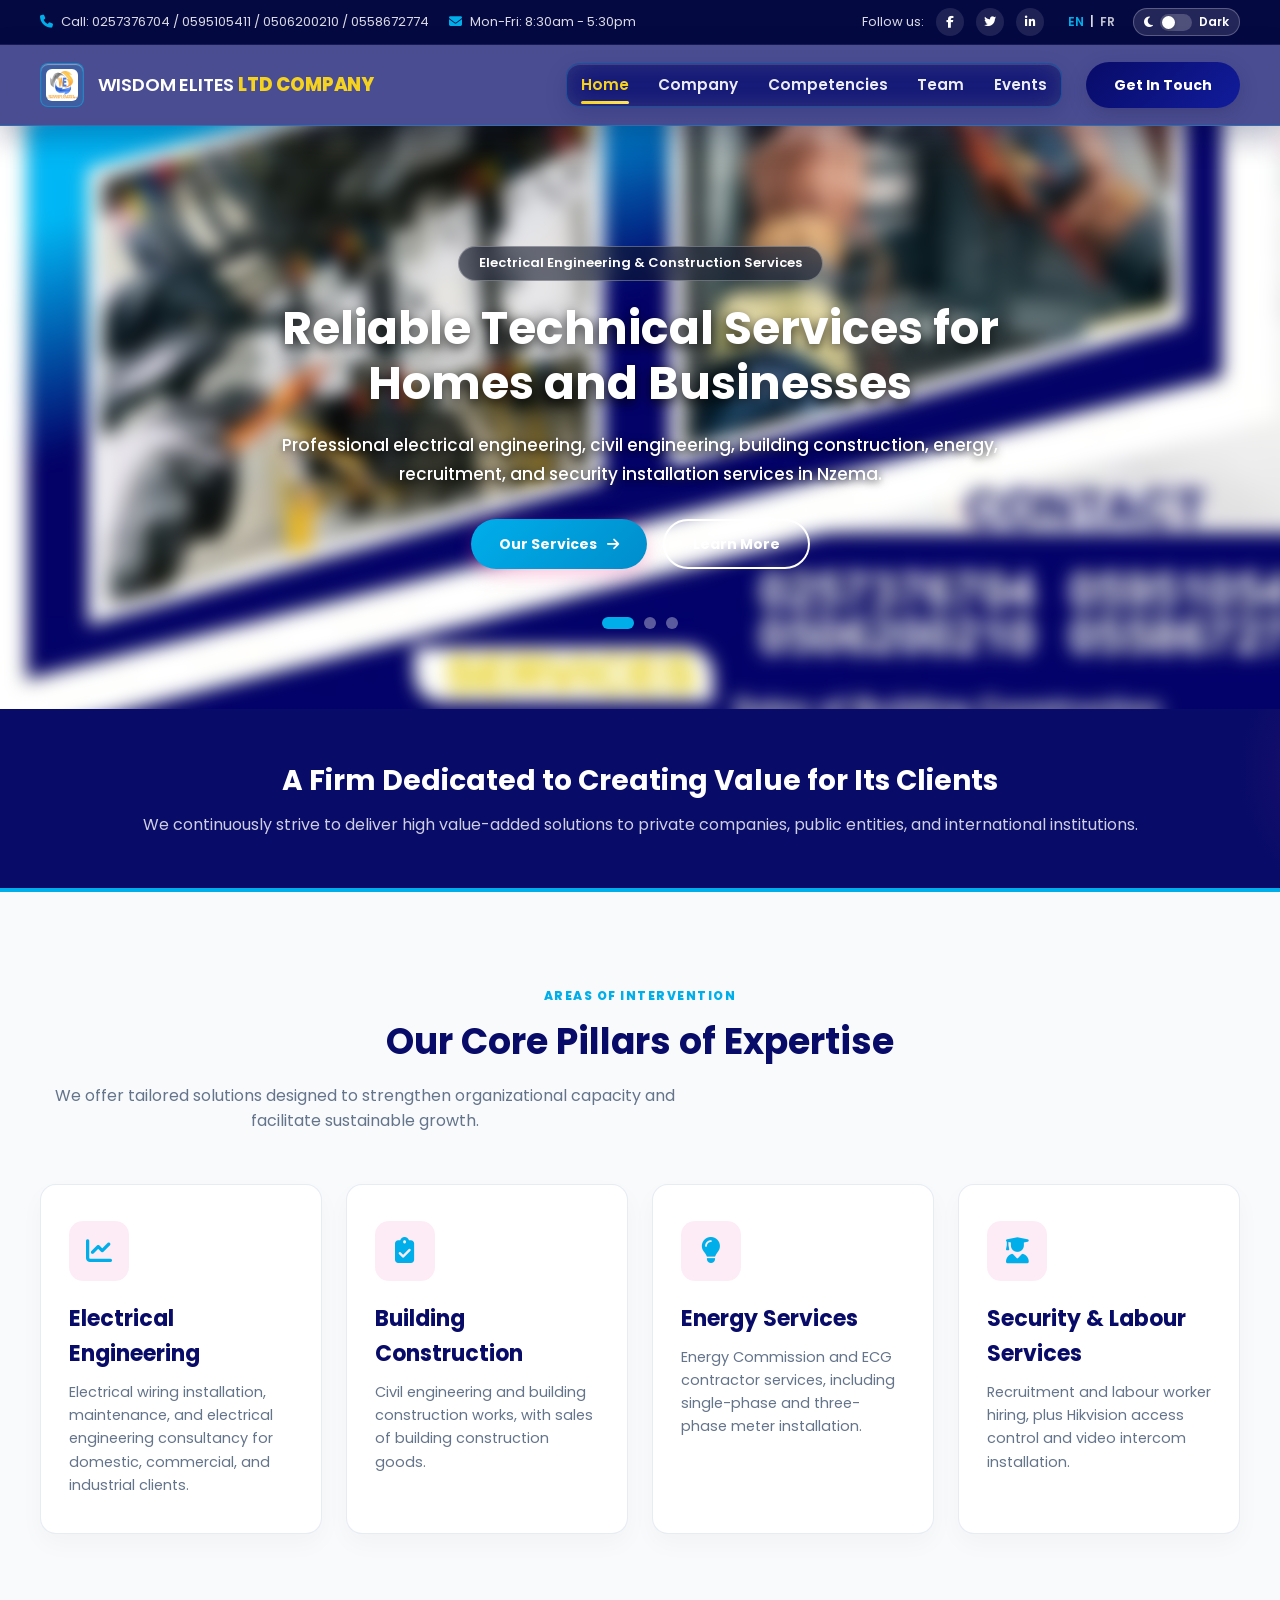
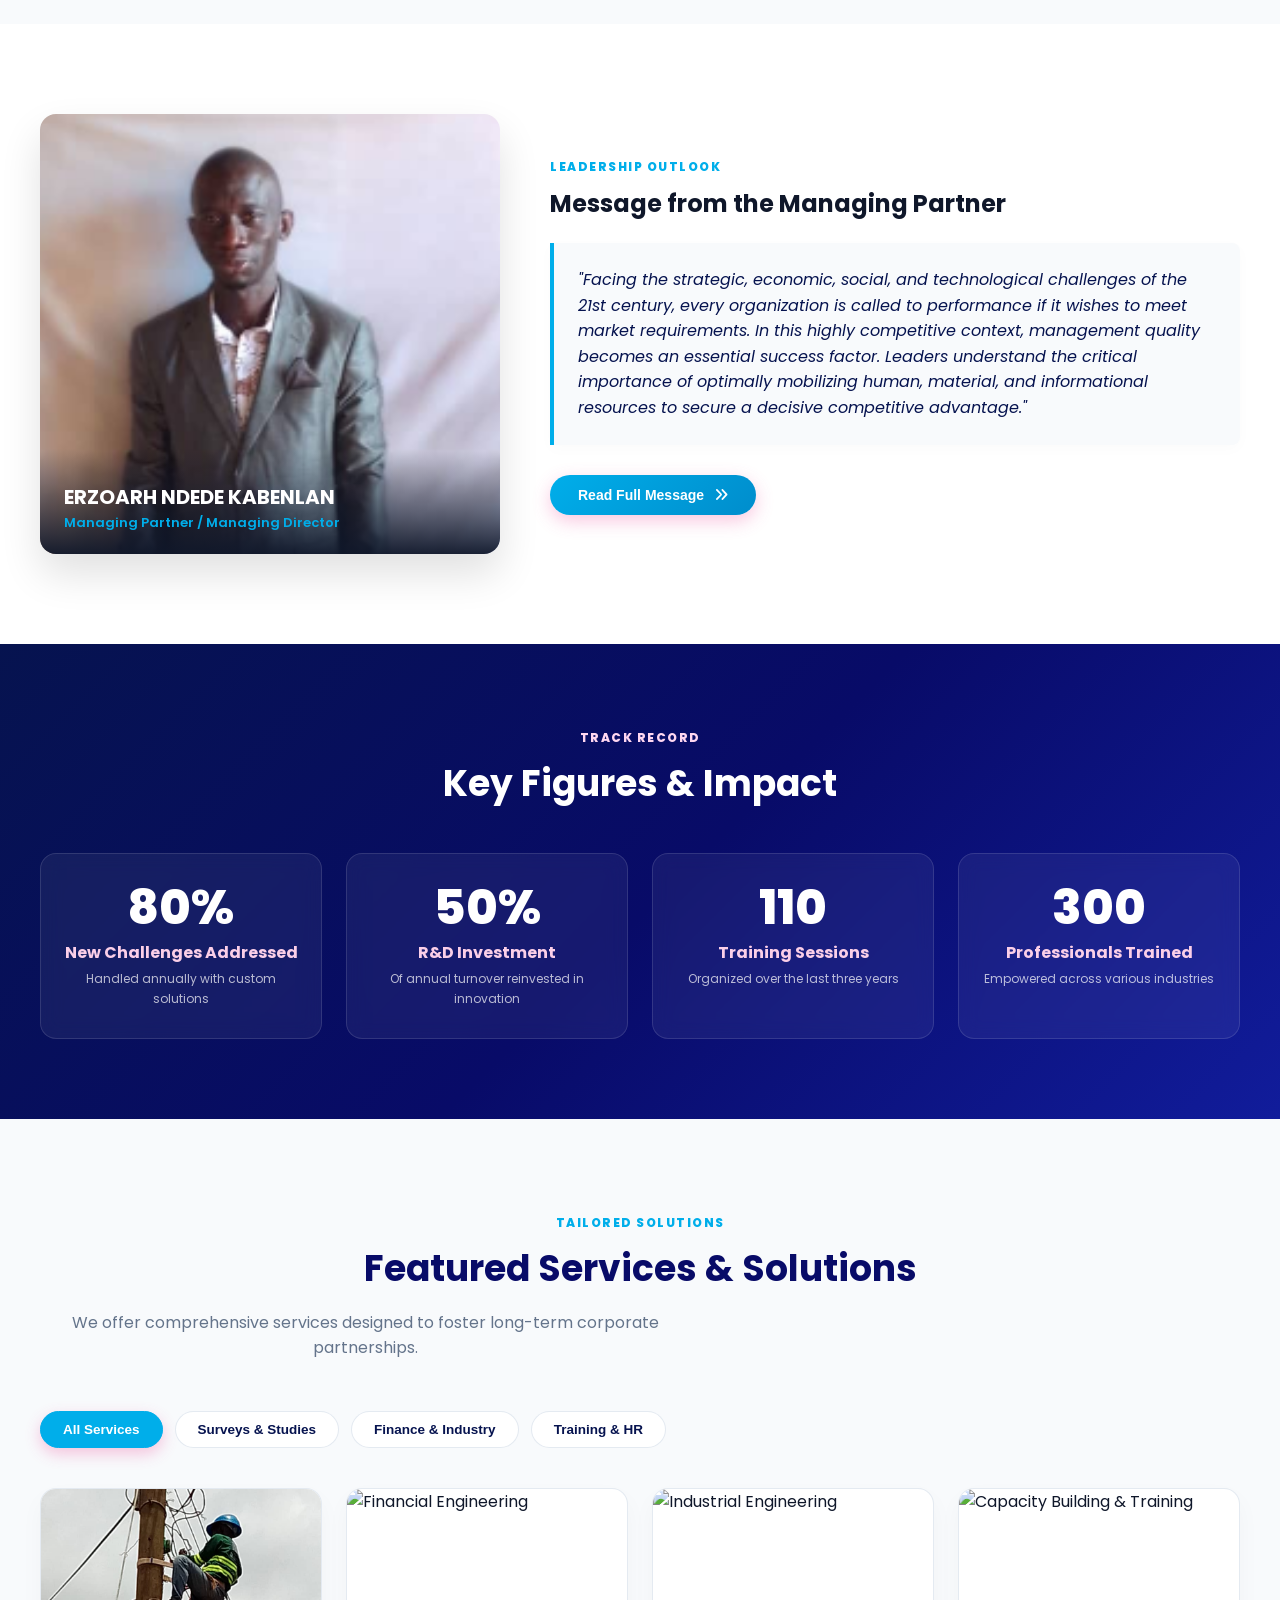
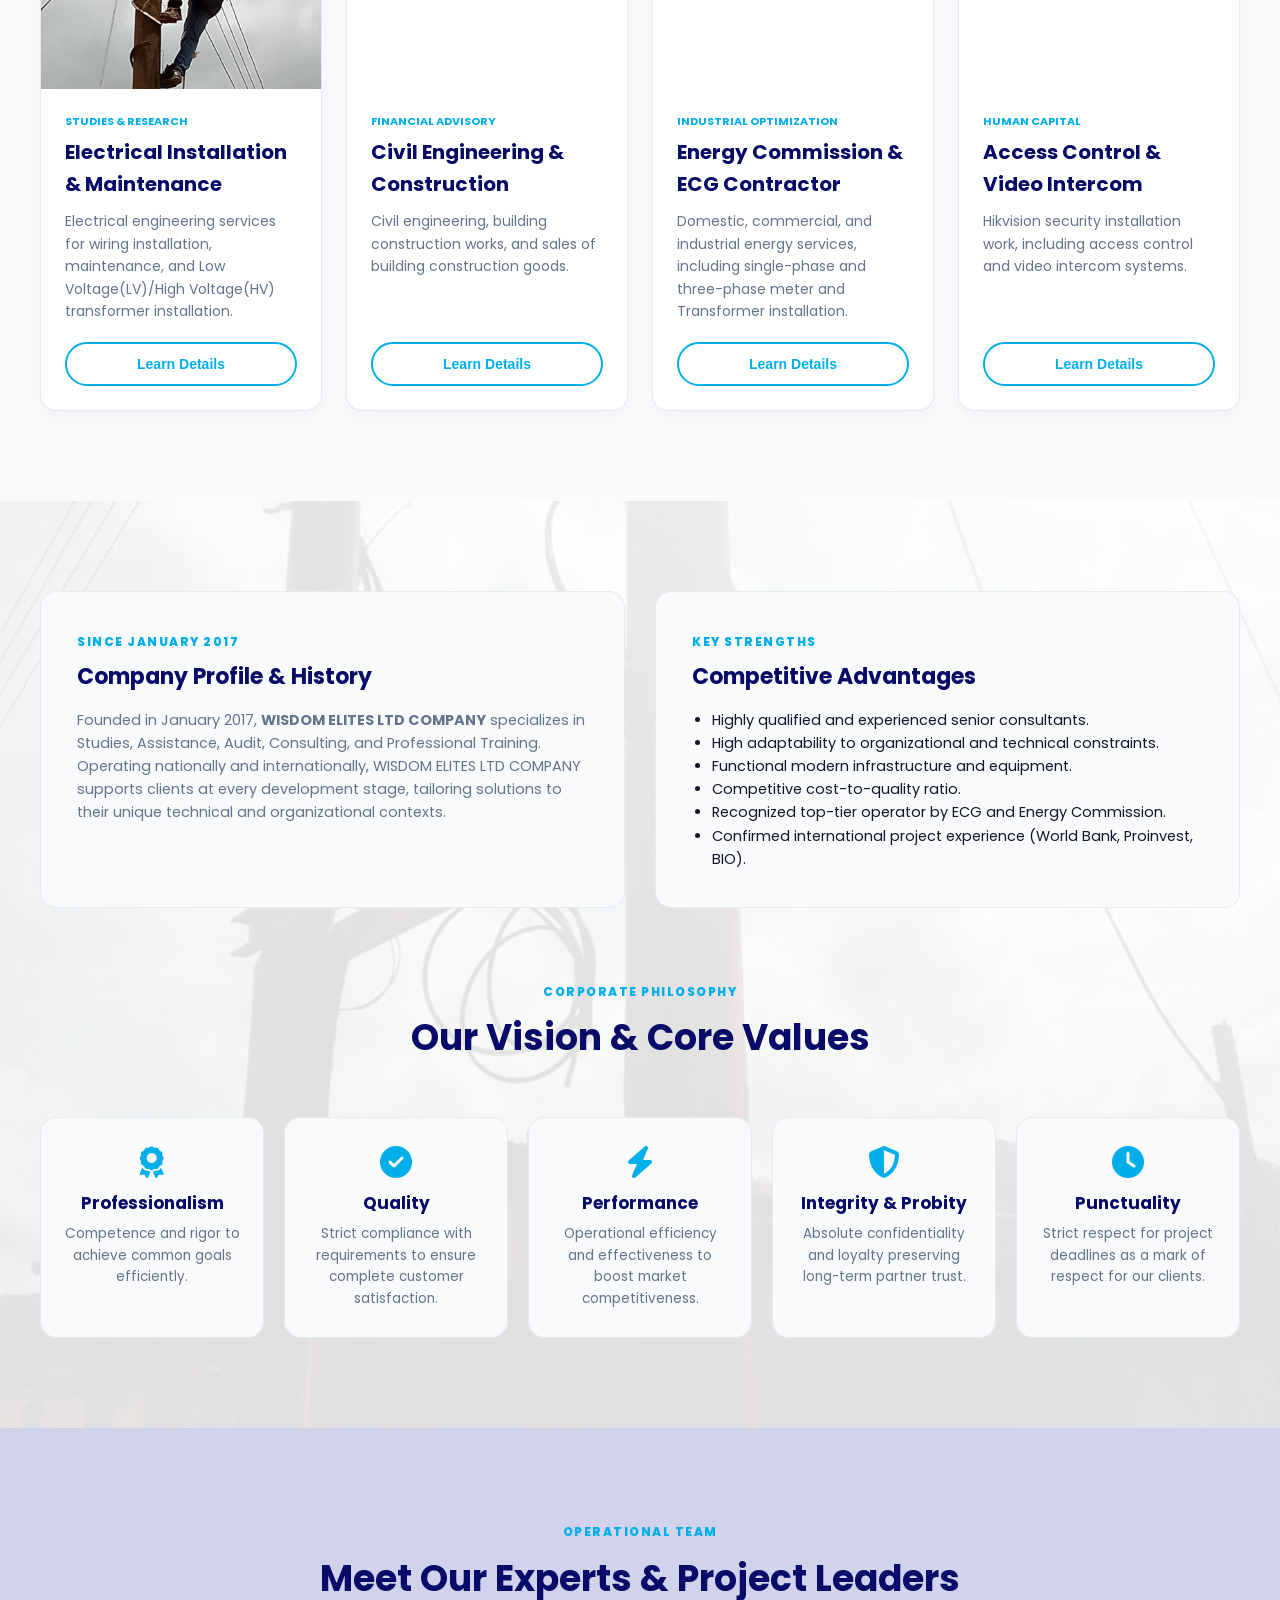
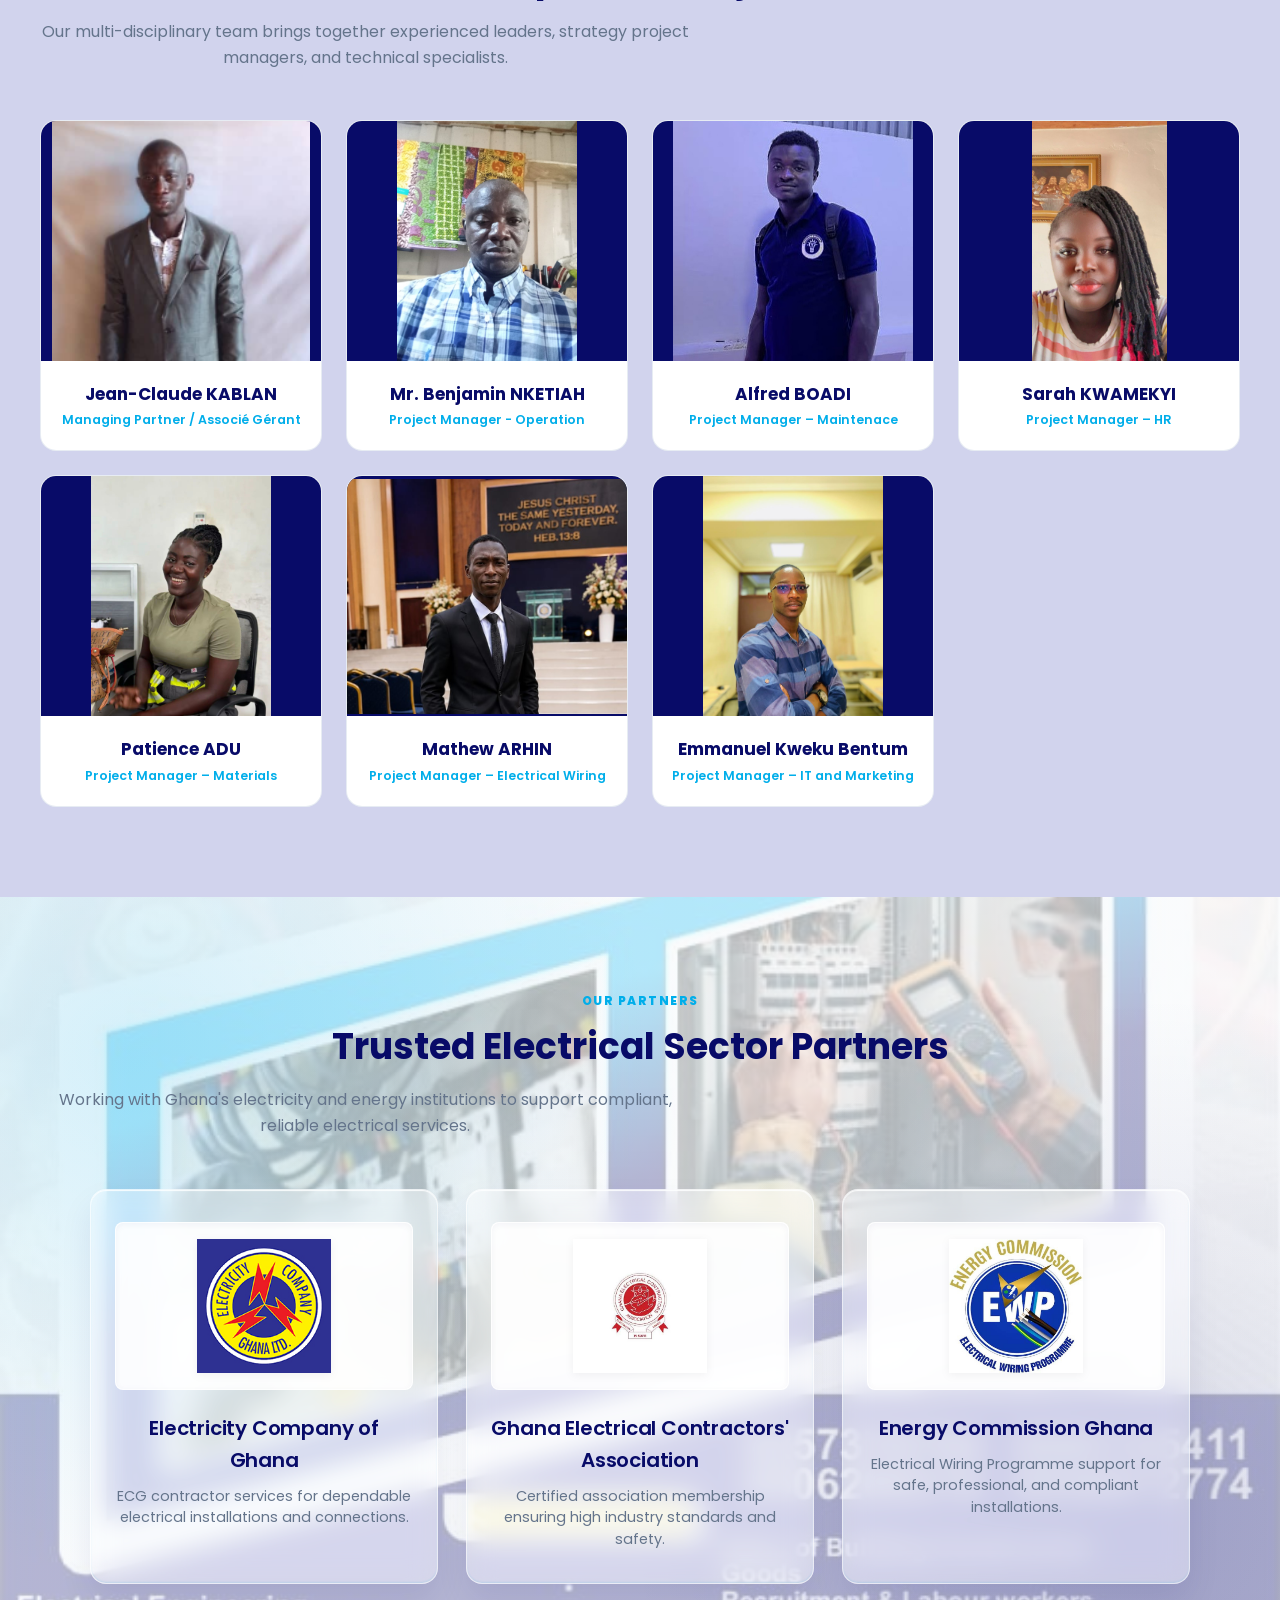
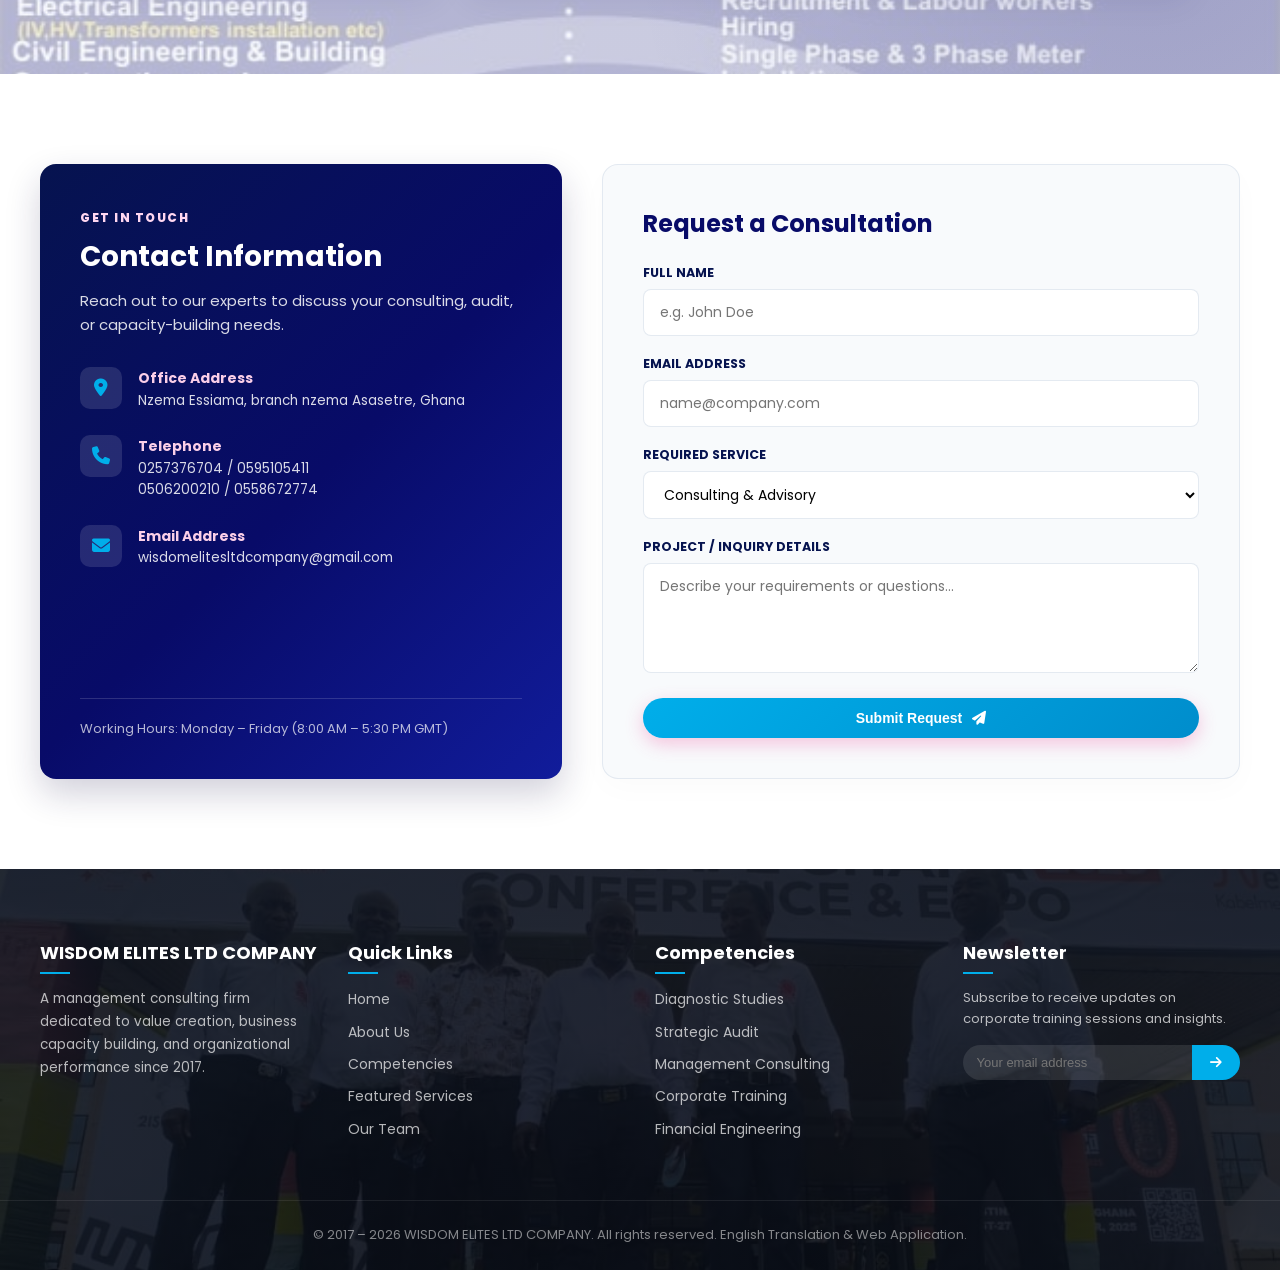
==== commit 57889fb2: "Updated by adding Emmanuel Kweku Bentum details to it" ====
--- a/index.html
+++ b/index.html
@@ -492,6 +492,18 @@
             <p class="team-role">Project Manager – Electrical Wiring</p>
           </div>
         </div>
+
+        <!-- Emmanuel Kweku Bentum -->
+          <div class="team-card">
+            <div class="team-avatar-wrapper">
+              <img src="image/Kweku Bentum.jpeg" alt="Emmanuel Kweku Bentum" onerror="this.style.display='none'; this.nextElementSibling.style.display='flex';">
+              <div class="team-avatar-fallback" style="display:none;">EKB</div>
+            </div>
+            <div class="team-info">
+              <h4 class="team-name">Emmanuel Kweku Bentum</h4>
+              <p class="team-role">Project Manager – IT and Marketing</p>
+            </div>
+        </div>
       </div>
     </div>
   </section>
--- a/styles.css
+++ b/styles.css
@@ -1250,7 +1250,10 @@
    -------------------------------------------------------------------------- */
 .about-section {
   padding: 90px 0;
-  background: var(--bg-white);
+  background-image: linear-gradient(rgba(255, 255, 255, 0.88), rgba(255, 255, 255, 0.88)), url("image/image 3.jpeg");
+  background-position: center;
+  background-size: cover;
+  background-repeat: no-repeat;
 }
 
 .about-grid {
@@ -1324,6 +1327,7 @@
   font-size: 13.5px;
   color: var(--text-muted);
 }
+
 
 /* --------------------------------------------------------------------------
    12. Team Section
@@ -1410,11 +1414,12 @@
 .partners-section {
   position: relative;
   padding: 90px 0;
-  /* Ambient vibrant background to give the glass blur depth */
+  /* Ambient vibrant background and electrical-services image give the glass cards depth */
   background: 
     radial-gradient(circle at 10% 20%, rgba(0, 174, 234, 0.15) 0%, transparent 40%),
     radial-gradient(circle at 90% 80%, rgba(8, 11, 104, 0.12) 0%, transparent 40%),
-    linear-gradient(135deg, rgba(0, 174, 234, 0.05), rgba(8, 11, 104, 0.08));
+    linear-gradient(rgba(248, 250, 252, 0.72), rgba(248, 250, 252, 0.72)),
+    url("image/Wisdom LTD.jpeg") center / cover no-repeat;
   overflow: hidden;
 }
 
@@ -1646,7 +1651,9 @@
    14. Footer
    -------------------------------------------------------------------------- */
 .footer {
-  background: #090d16;
+  background:
+    linear-gradient(rgba(9, 13, 22, 0.88), rgba(9, 13, 22, 0.88)),
+    url("image/image 5.jpeg") center / cover no-repeat;
   color: rgba(255, 255, 255, 0.7);
   padding-top: 70px;
 }
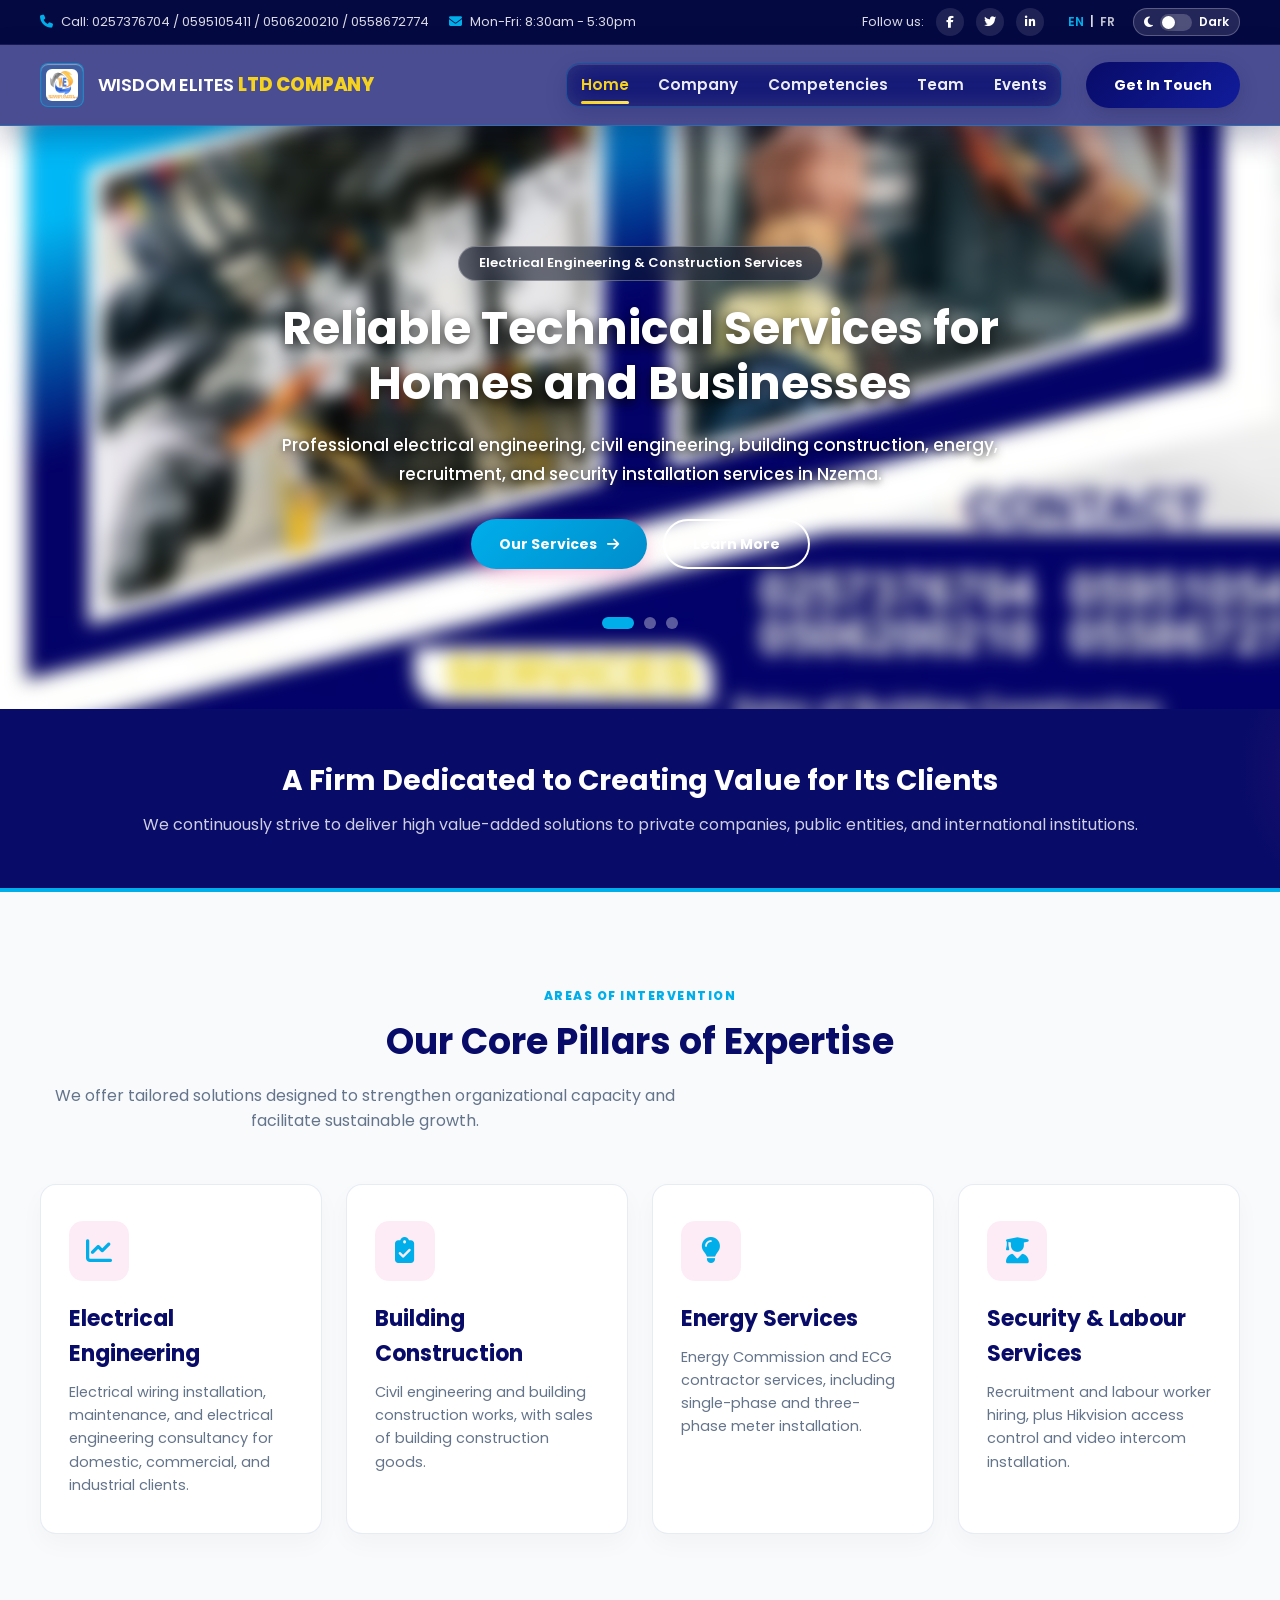
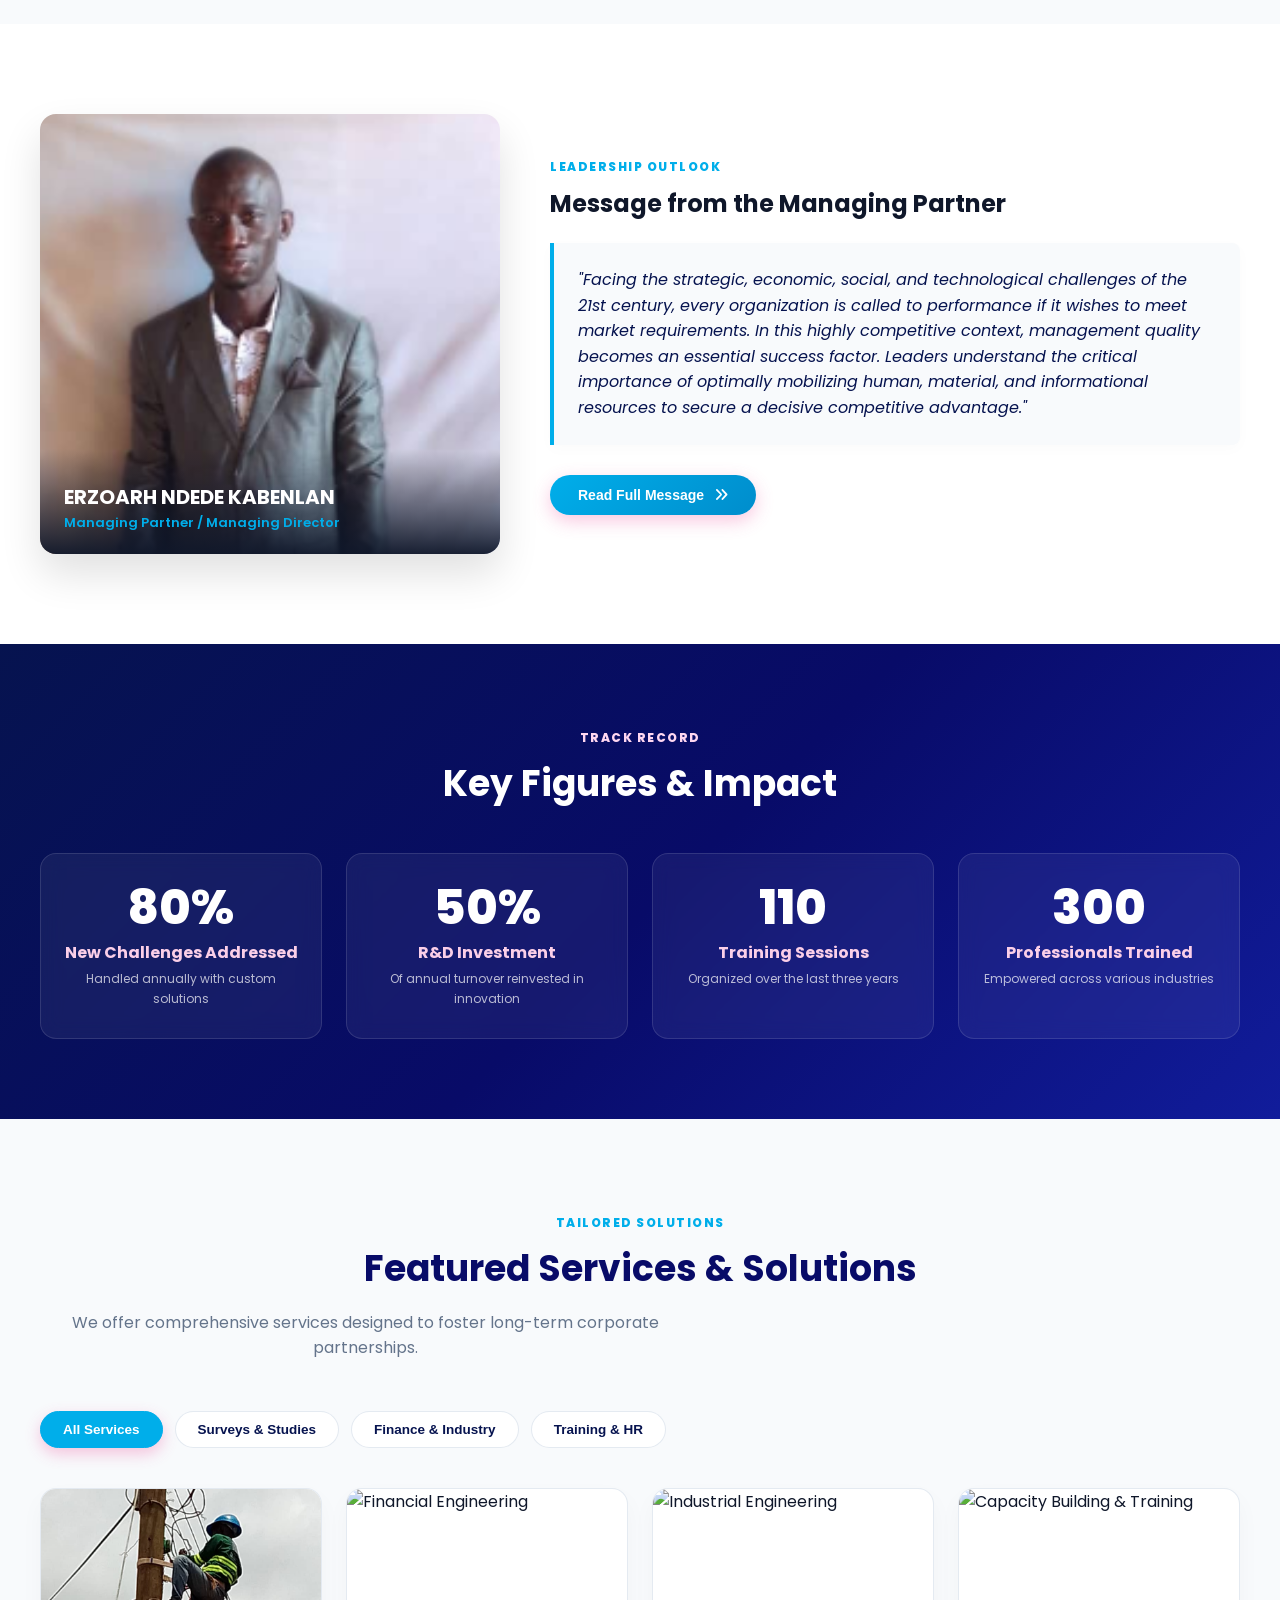
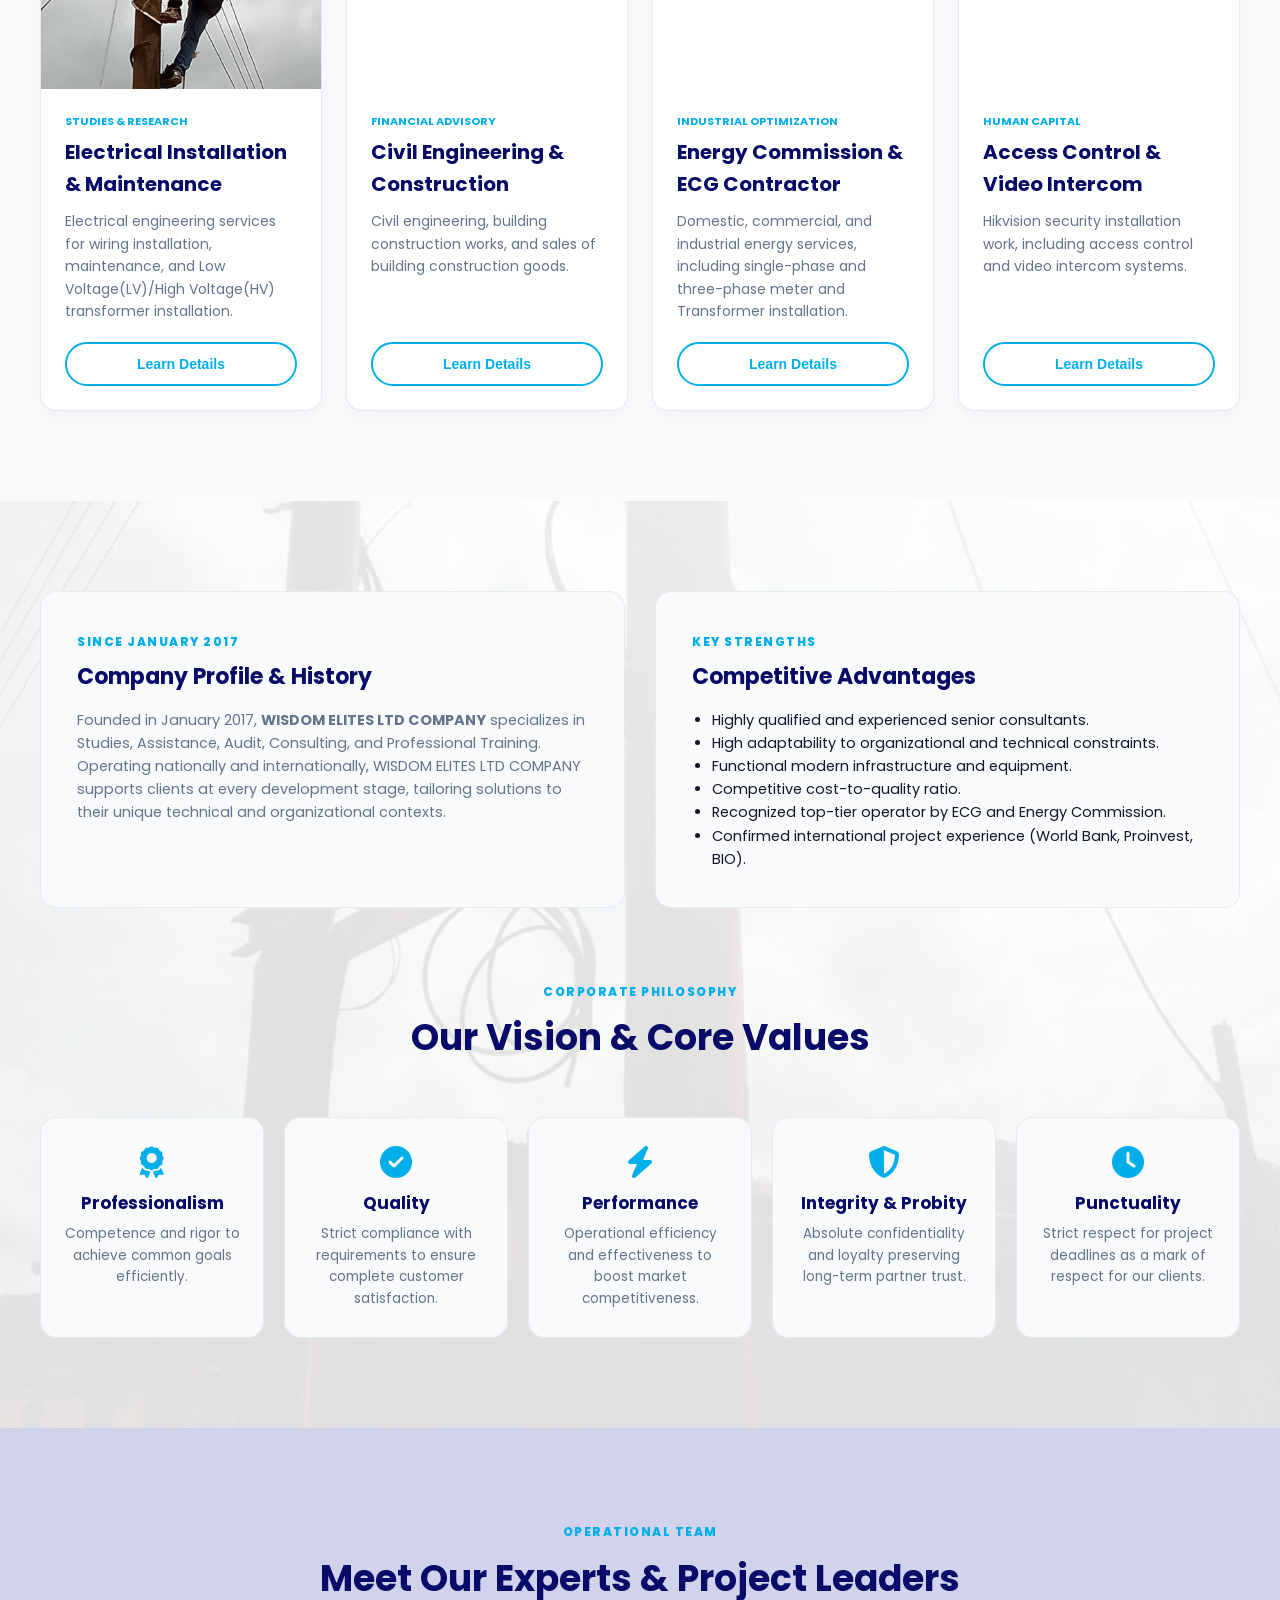
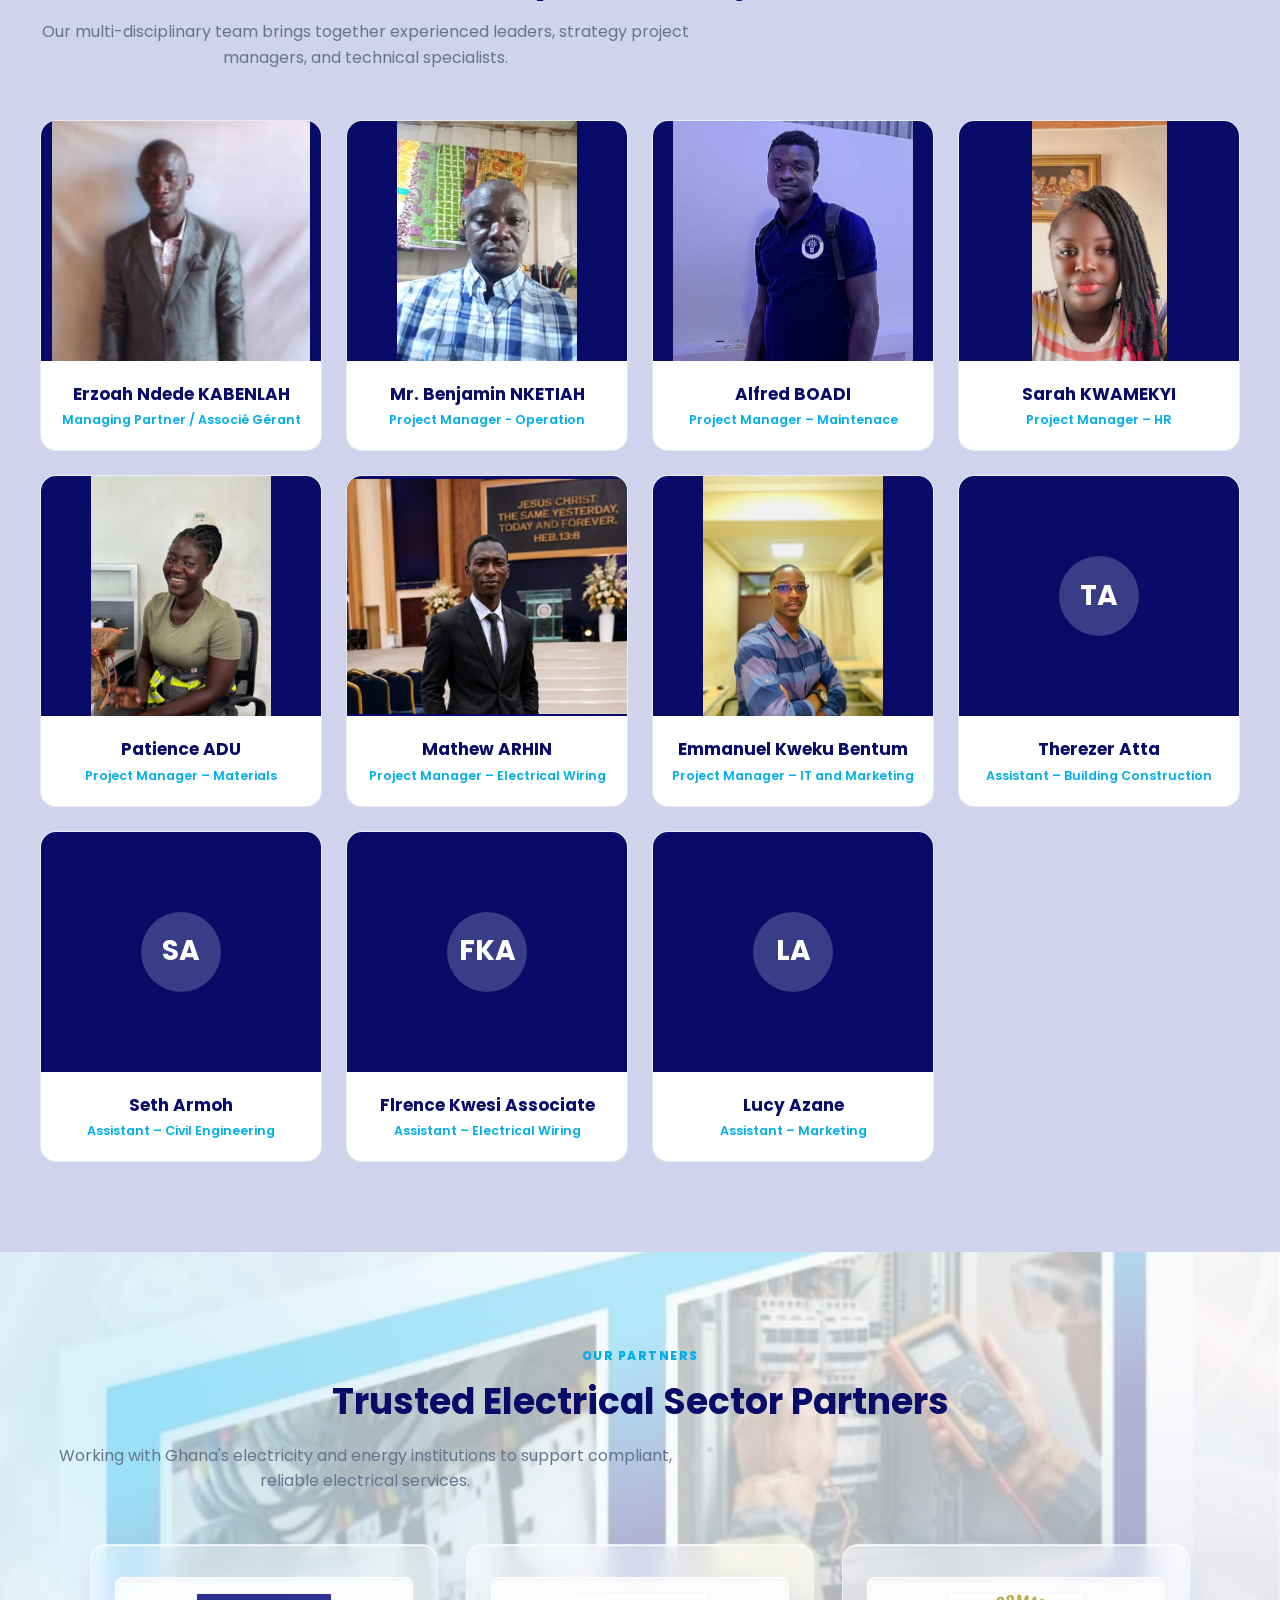
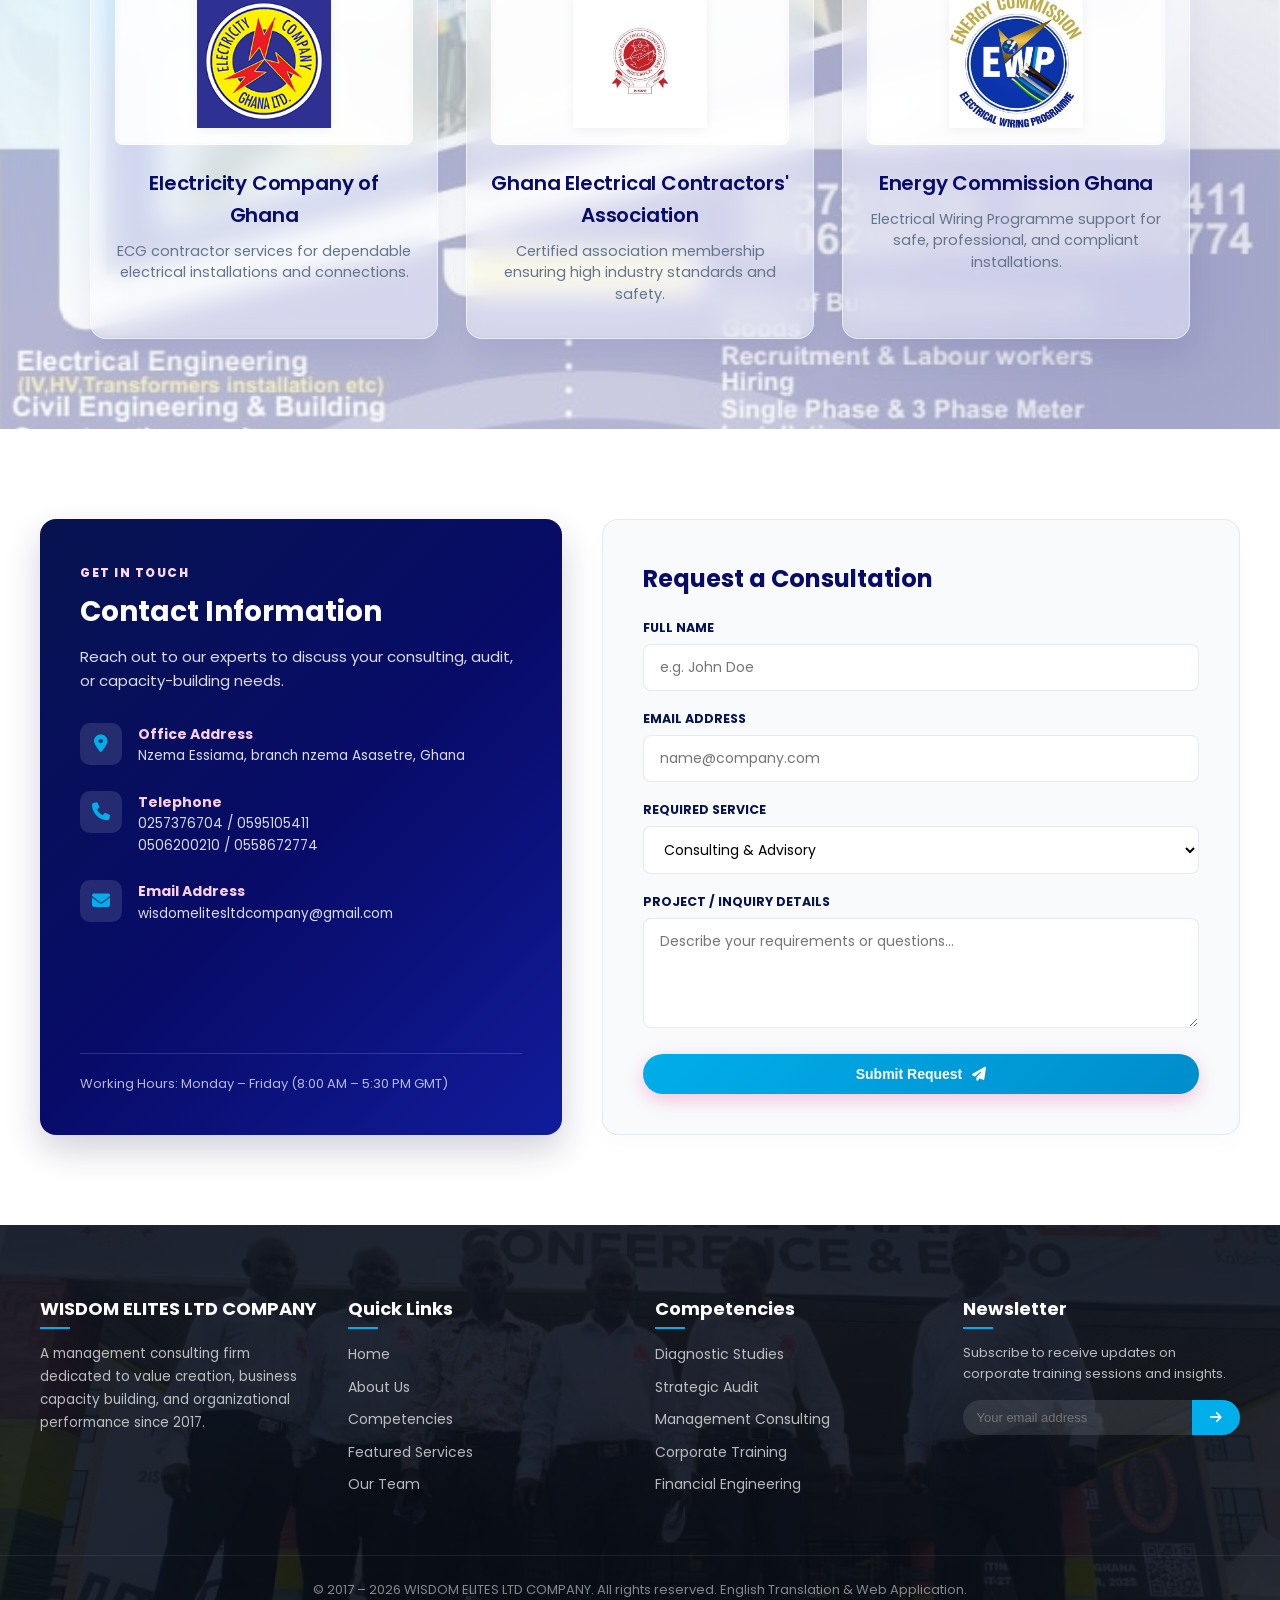
==== commit 36c1f506: "update the website" ====
--- a/index.html
+++ b/index.html
@@ -421,14 +421,14 @@
       </div>
 
       <div class="team-grid">
-        <!-- Jean-Claude KABLAN -->
-        <div class="team-card">
-          <div class="team-avatar-wrapper">
-            <img src="image/Boss.png" alt="Jean-Claude KABLAN" onerror="this.style.display='none'; this.nextElementSibling.style.display='flex';">
-            <div class="team-avatar-fallback" style="display:none;">JK</div>
-          </div>
-          <div class="team-info">
-            <h4 class="team-name">Jean-Claude KABLAN</h4>
+        <!-- Erzoah Ndede KABENLAH -->
+        <div class="team-card">
+          <div class="team-avatar-wrapper">
+            <img src="image/Boss.png" alt="Erzoah Ndede KABENLAH" onerror="this.style.display='none'; this.nextElementSibling.style.display='flex';">
+            <div class="team-avatar-fallback" style="display:none;">ENK</div>
+          </div>
+          <div class="team-info">
+            <h4 class="team-name">Erzoah Ndede KABENLAH</h4>
             <p class="team-role">Managing Partner / Associé Gérant</p>
           </div>
         </div>
@@ -504,6 +504,54 @@
               <p class="team-role">Project Manager – IT and Marketing</p>
             </div>
         </div>
+
+        <!-- Therezer Atta -->
+        <div class="team-card">
+          <div class="team-avatar-wrapper">
+            <img src="image/Therezer Atta.jpeg" alt="Therezer Atta" onerror="this.style.display='none'; this.nextElementSibling.style.display='flex';">
+            <div class="team-avatar-fallback" style="display:none;">TA</div>
+          </div>
+          <div class="team-info">
+            <h4 class="team-name">Therezer Atta</h4>
+            <p class="team-role">Assistant – Building Construction</p>
+          </div>
+        </div>
+
+        <!-- Seth Armoh -->
+        <div class="team-card">
+          <div class="team-avatar-wrapper">
+            <img src="image/Seth Armoh.jpeg" alt="Seth Armoh" onerror="this.style.display='none'; this.nextElementSibling.style.display='flex';">
+            <div class="team-avatar-fallback" style="display:none;">SA</div>
+          </div>
+          <div class="team-info">
+            <h4 class="team-name">Seth Armoh</h4>
+            <p class="team-role">Assistant – Civil Engineering</p>
+          </div>
+        </div>
+
+        <!-- Flrence Kwesi Associate -->
+        <div class="team-card">
+          <div class="team-avatar-wrapper">
+            <img src="image/Flrence Kwesi Associate.jpeg" alt="Flrence Kwesi Associate" onerror="this.style.display='none'; this.nextElementSibling.style.display='flex';">
+            <div class="team-avatar-fallback" style="display:none;">FKA</div>
+          </div>
+          <div class="team-info">
+            <h4 class="team-name">Flrence Kwesi Associate</h4>
+            <p class="team-role">Assistant – Electrical Wiring</p>
+          </div>
+        </div>
+
+        <!-- Lucy Azane   -->
+        <div class="team-card">
+          <div class="team-avatar-wrapper">
+            <img src="image/Lucy Azane.jpeg" alt="Lucy Azane" onerror="this.style.display='none'; this.nextElementSibling.style.display='flex';">
+            <div class="team-avatar-fallback" style="display:none;">LA</div>
+          </div>
+          <div class="team-info">
+            <h4 class="team-name">Lucy Azane</h4>
+            <p class="team-role">Assistant – Marketing</p>
+          </div>
+        </div>
       </div>
     </div>
   </section>
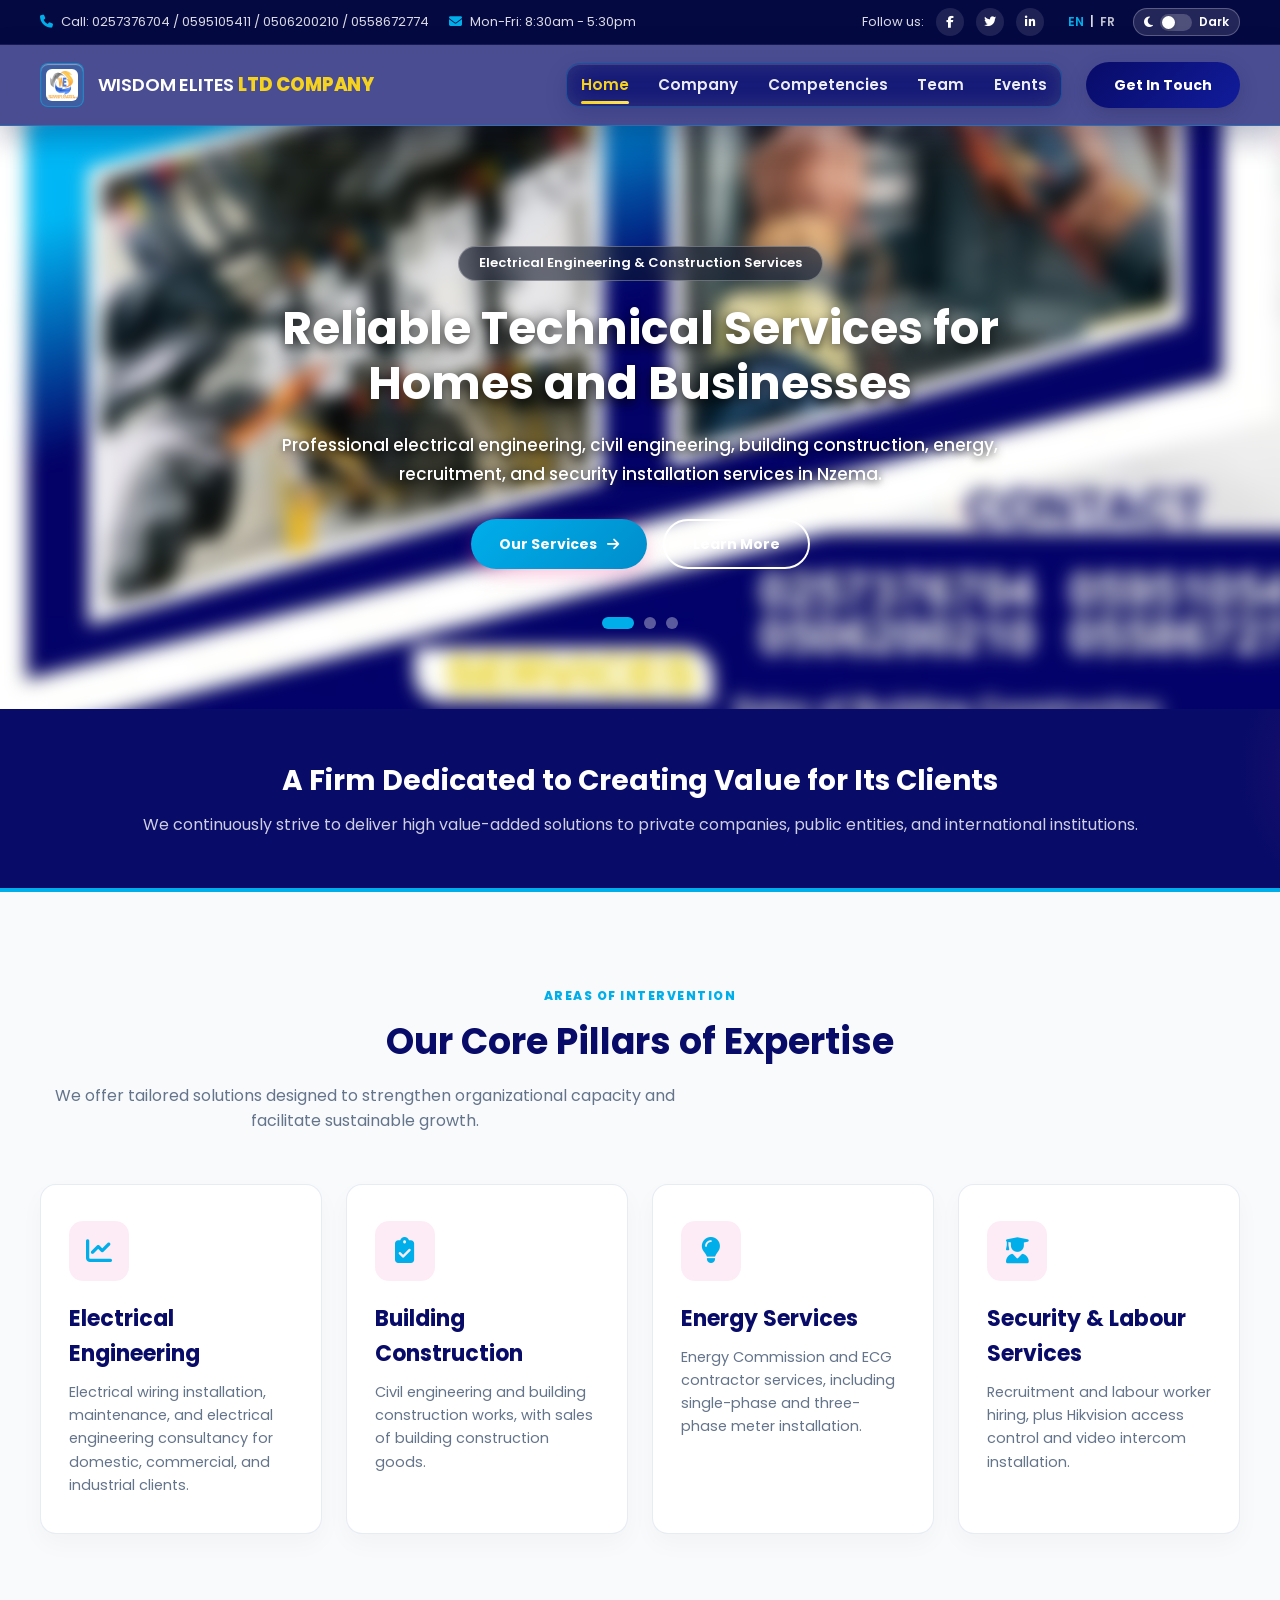
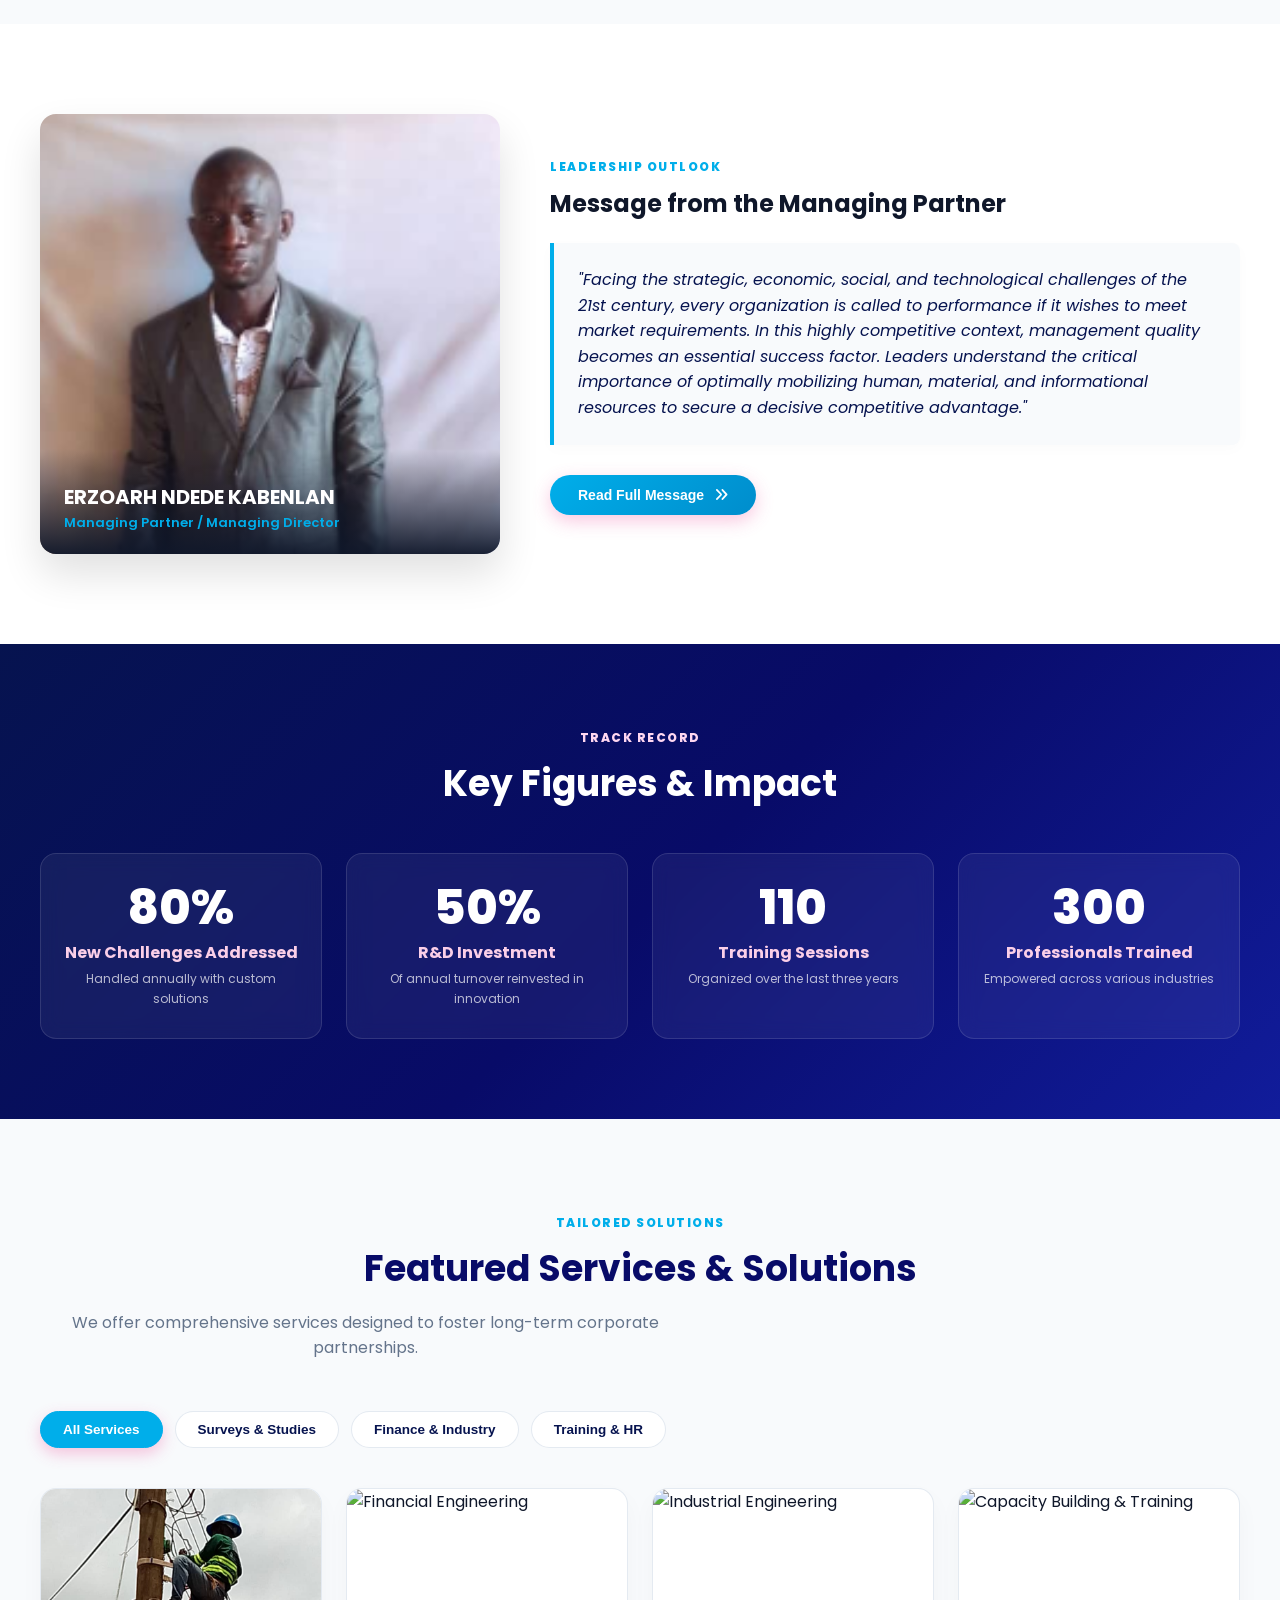
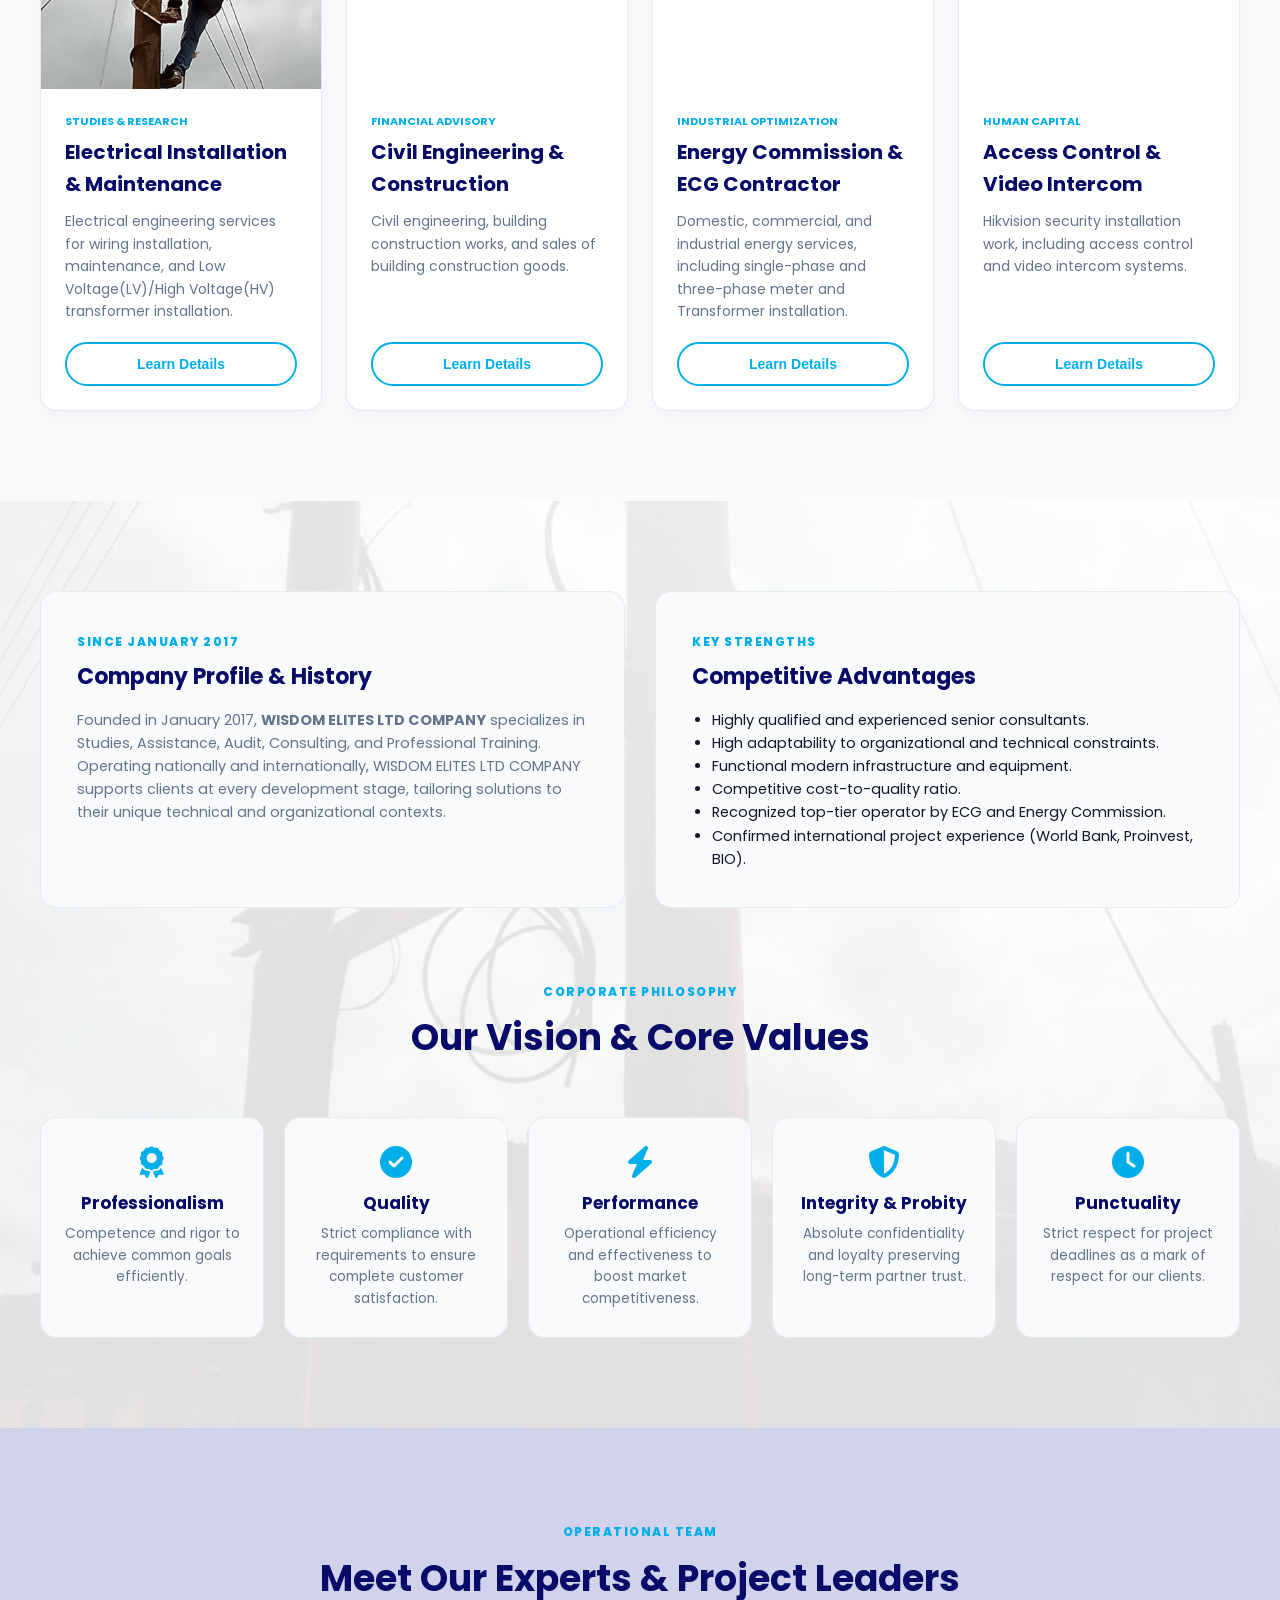
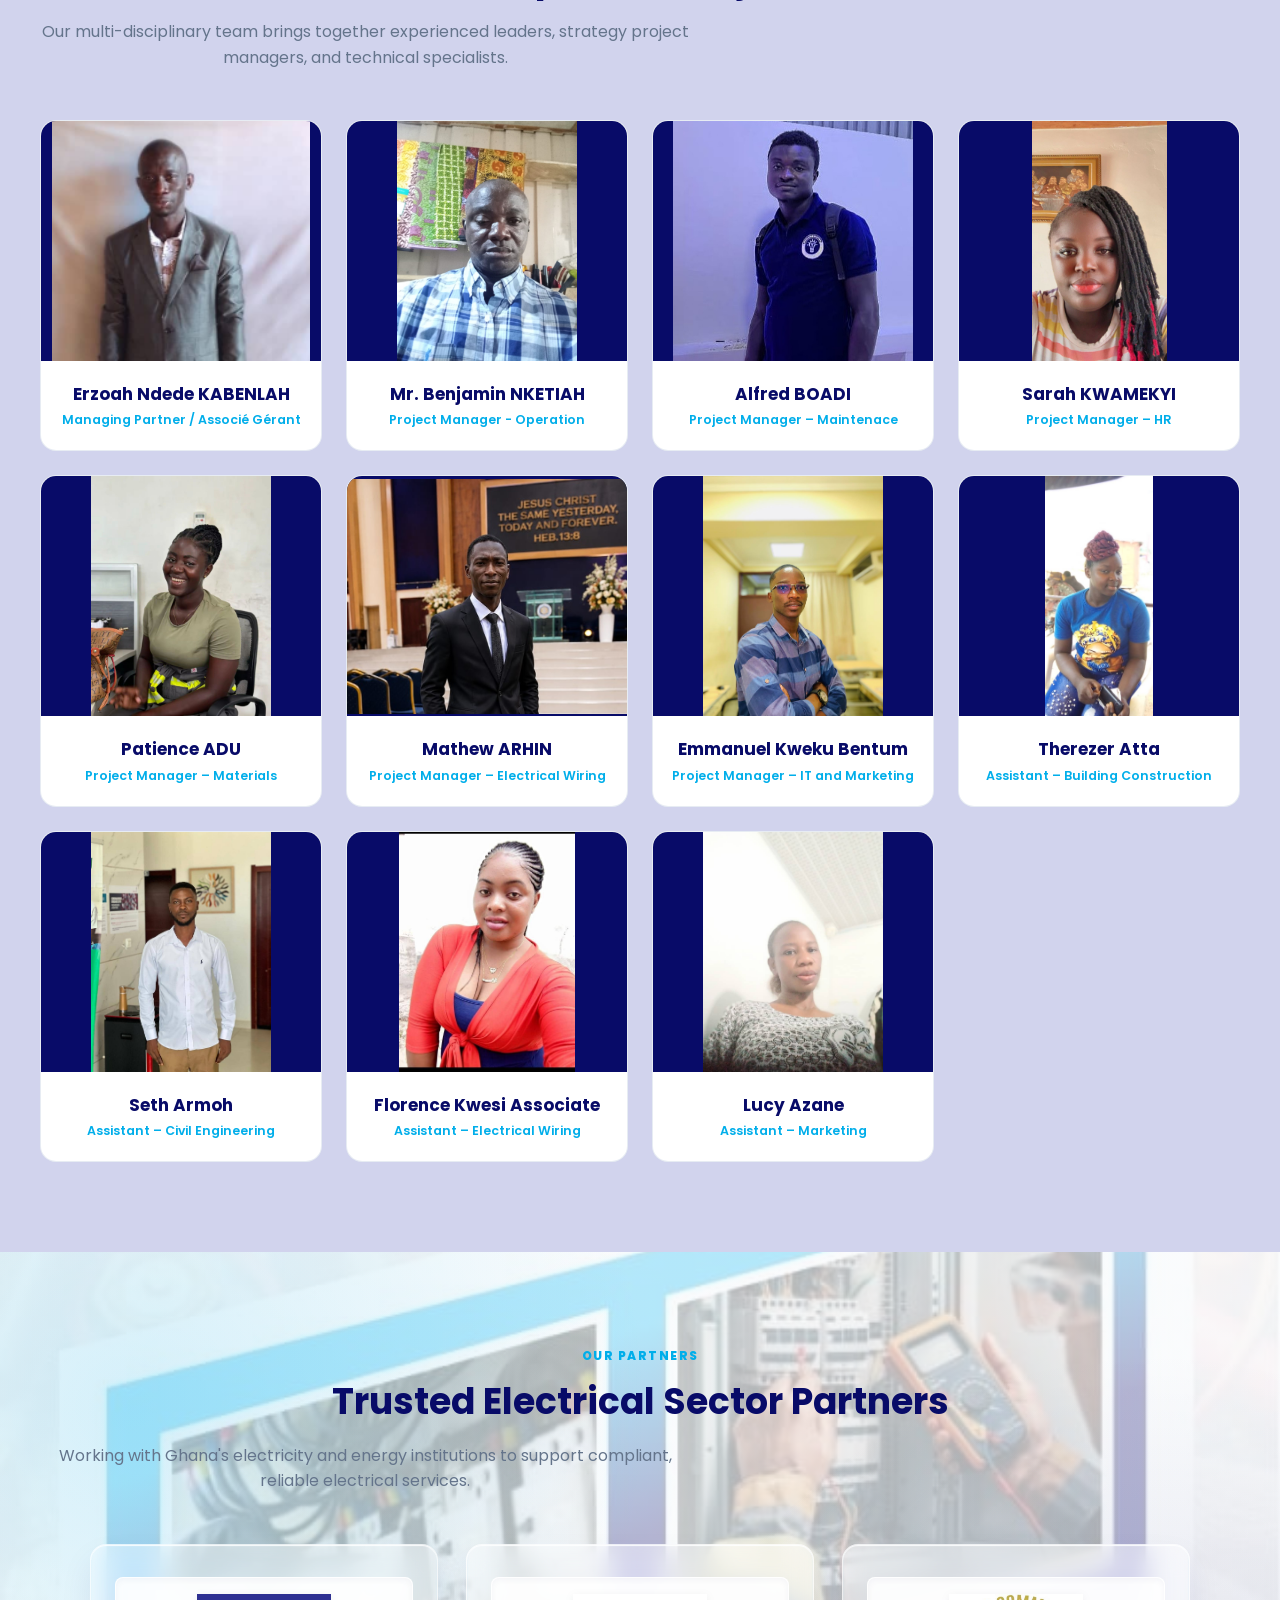
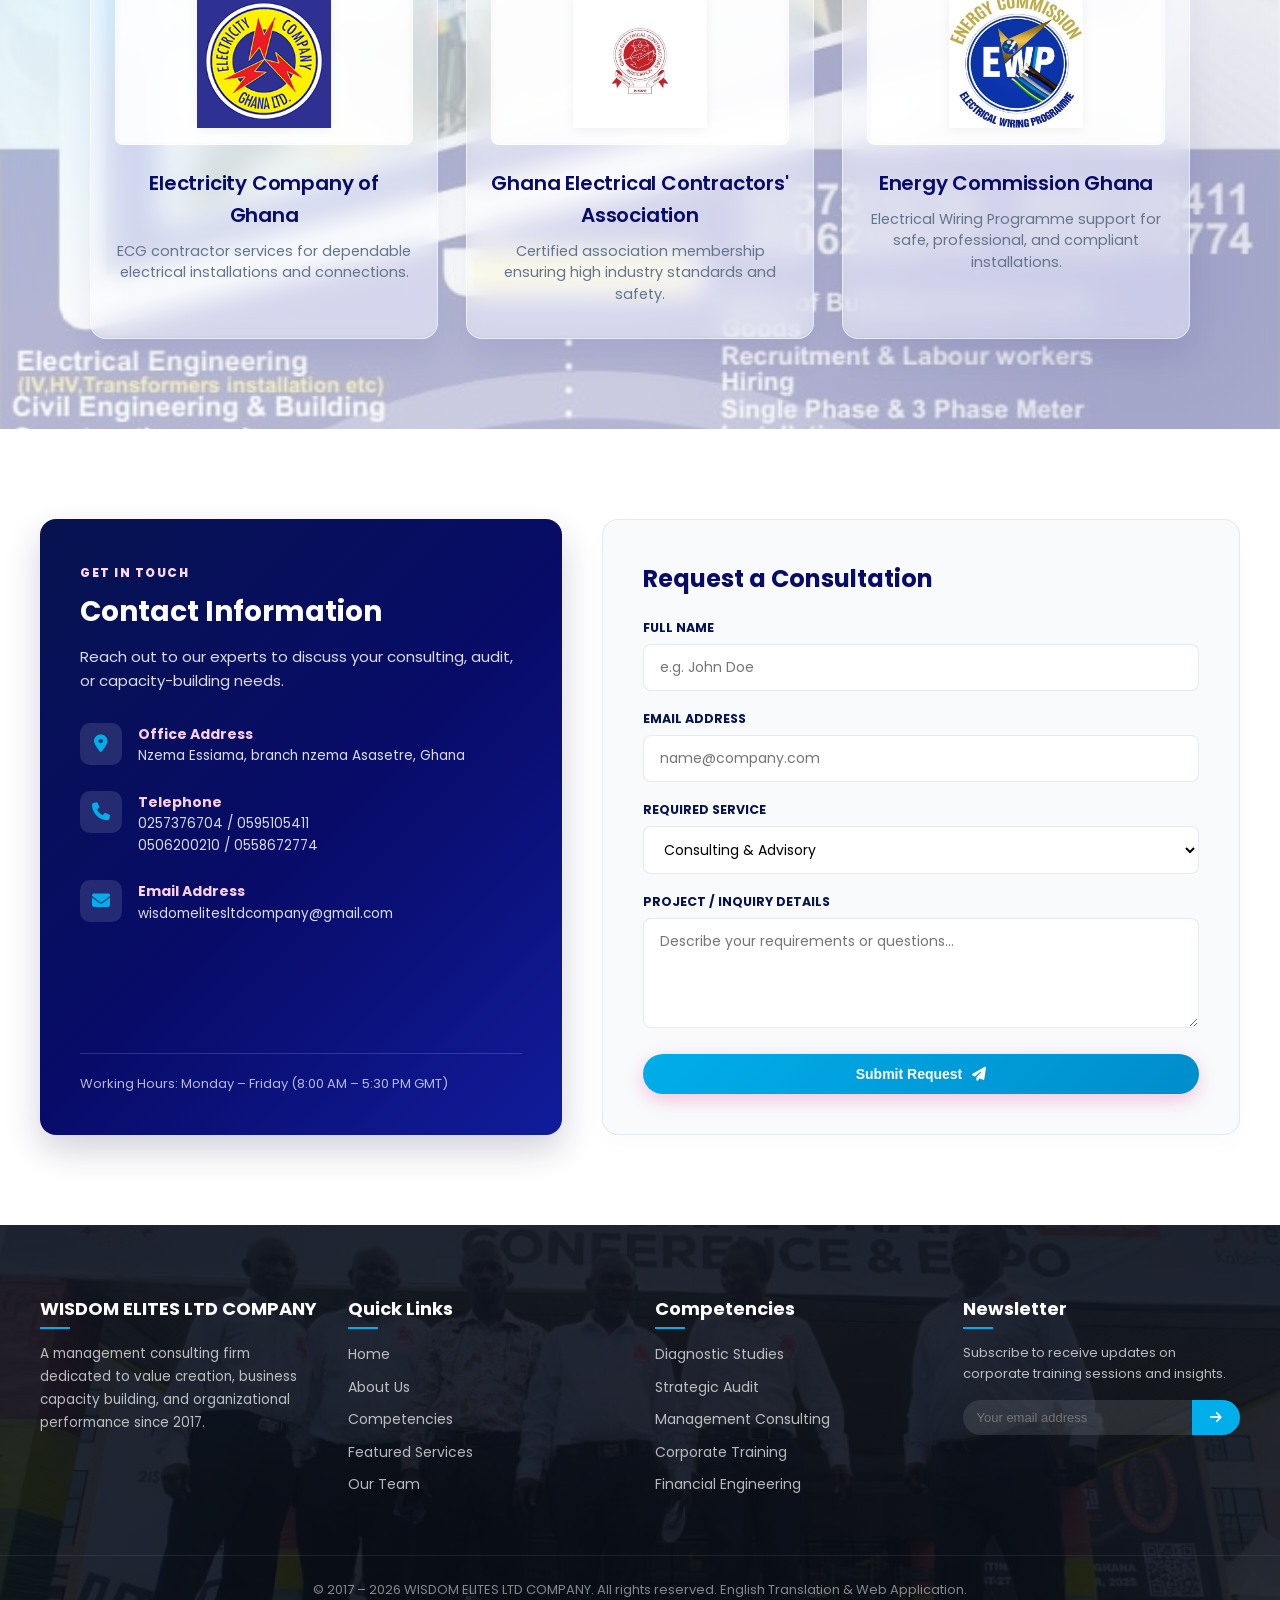
==== commit 3979ce4b: "update the site with some images at team section and team page" ====
--- a/index.html
+++ b/index.html
@@ -508,7 +508,7 @@
         <!-- Therezer Atta -->
         <div class="team-card">
           <div class="team-avatar-wrapper">
-            <img src="image/Therezer Atta.jpeg" alt="Therezer Atta" onerror="this.style.display='none'; this.nextElementSibling.style.display='flex';">
+            <img src="image/Therezer.jpeg" alt="Therezer Atta" onerror="this.style.display='none'; this.nextElementSibling.style.display='flex';">
             <div class="team-avatar-fallback" style="display:none;">TA</div>
           </div>
           <div class="team-info">
@@ -520,7 +520,7 @@
         <!-- Seth Armoh -->
         <div class="team-card">
           <div class="team-avatar-wrapper">
-            <img src="image/Seth Armoh.jpeg" alt="Seth Armoh" onerror="this.style.display='none'; this.nextElementSibling.style.display='flex';">
+            <img src="image/Seth.jpeg" alt="Seth Armoh" onerror="this.style.display='none'; this.nextElementSibling.style.display='flex';">
             <div class="team-avatar-fallback" style="display:none;">SA</div>
           </div>
           <div class="team-info">
@@ -529,14 +529,14 @@
           </div>
         </div>
 
-        <!-- Flrence Kwesi Associate -->
-        <div class="team-card">
-          <div class="team-avatar-wrapper">
-            <img src="image/Flrence Kwesi Associate.jpeg" alt="Flrence Kwesi Associate" onerror="this.style.display='none'; this.nextElementSibling.style.display='flex';">
+        <!-- Florence Kwesi Associate -->
+        <div class="team-card">
+          <div class="team-avatar-wrapper">
+            <img src="image/Florence.jpeg" alt="Florence Kwesi Associate" onerror="this.style.display='none'; this.nextElementSibling.style.display='flex';">
             <div class="team-avatar-fallback" style="display:none;">FKA</div>
           </div>
           <div class="team-info">
-            <h4 class="team-name">Flrence Kwesi Associate</h4>
+            <h4 class="team-name">Florence Kwesi Associate</h4>
             <p class="team-role">Assistant – Electrical Wiring</p>
           </div>
         </div>
@@ -544,7 +544,7 @@
         <!-- Lucy Azane   -->
         <div class="team-card">
           <div class="team-avatar-wrapper">
-            <img src="image/Lucy Azane.jpeg" alt="Lucy Azane" onerror="this.style.display='none'; this.nextElementSibling.style.display='flex';">
+            <img src="image/Lucy.jpeg" alt="Lucy Azane" onerror="this.style.display='none'; this.nextElementSibling.style.display='flex';">
             <div class="team-avatar-fallback" style="display:none;">LA</div>
           </div>
           <div class="team-info">
